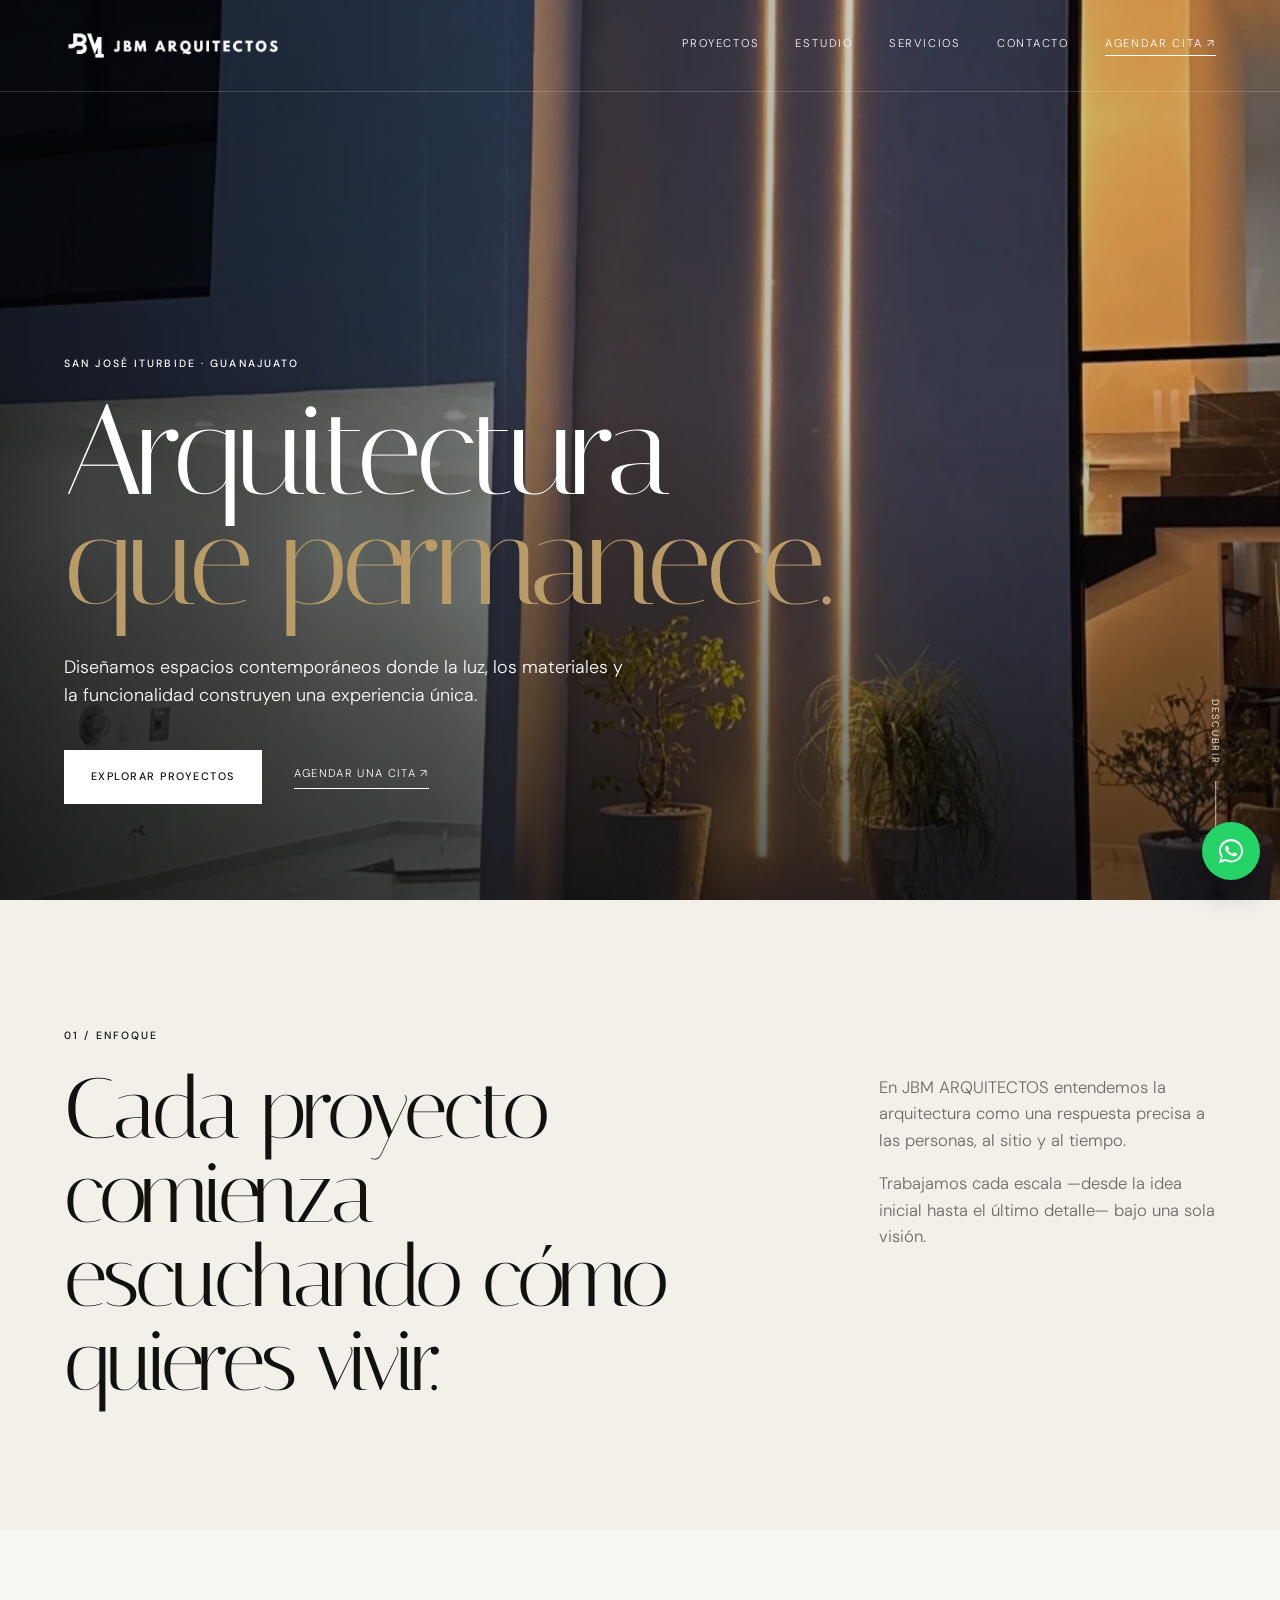
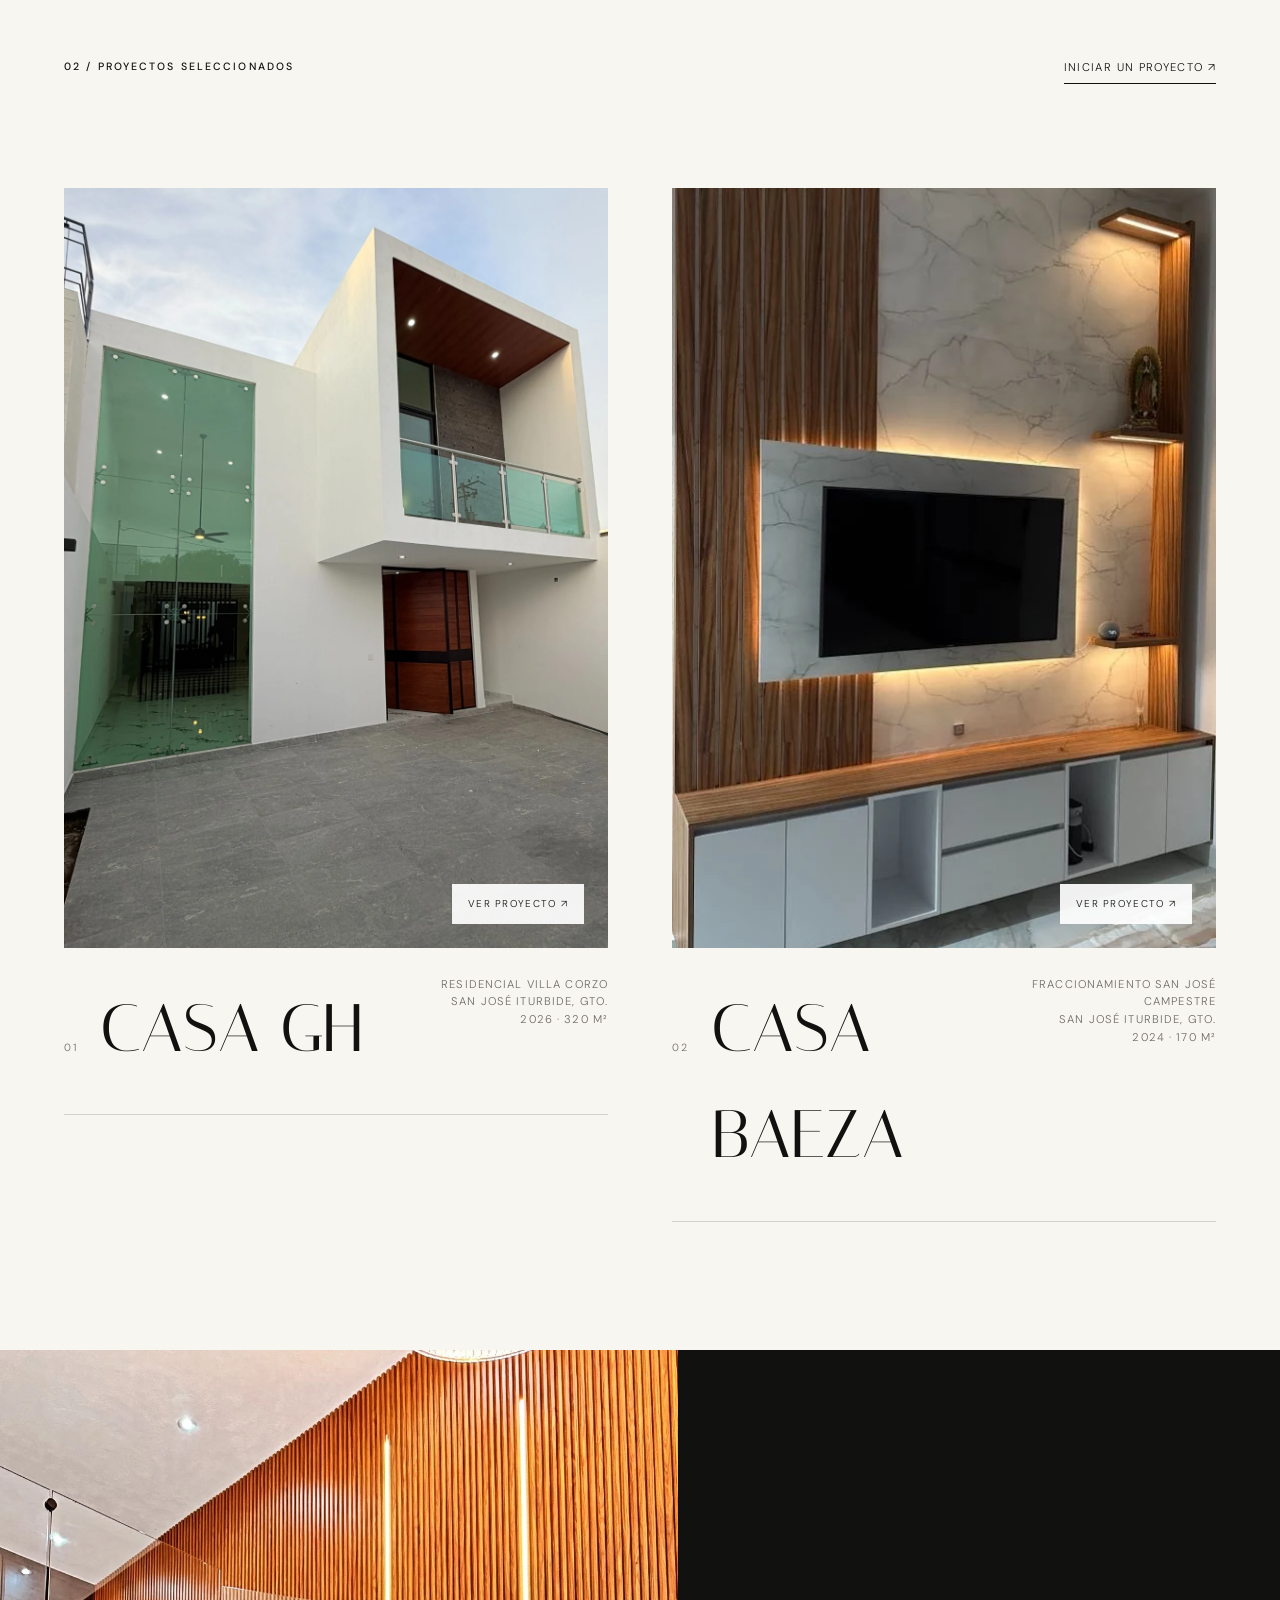
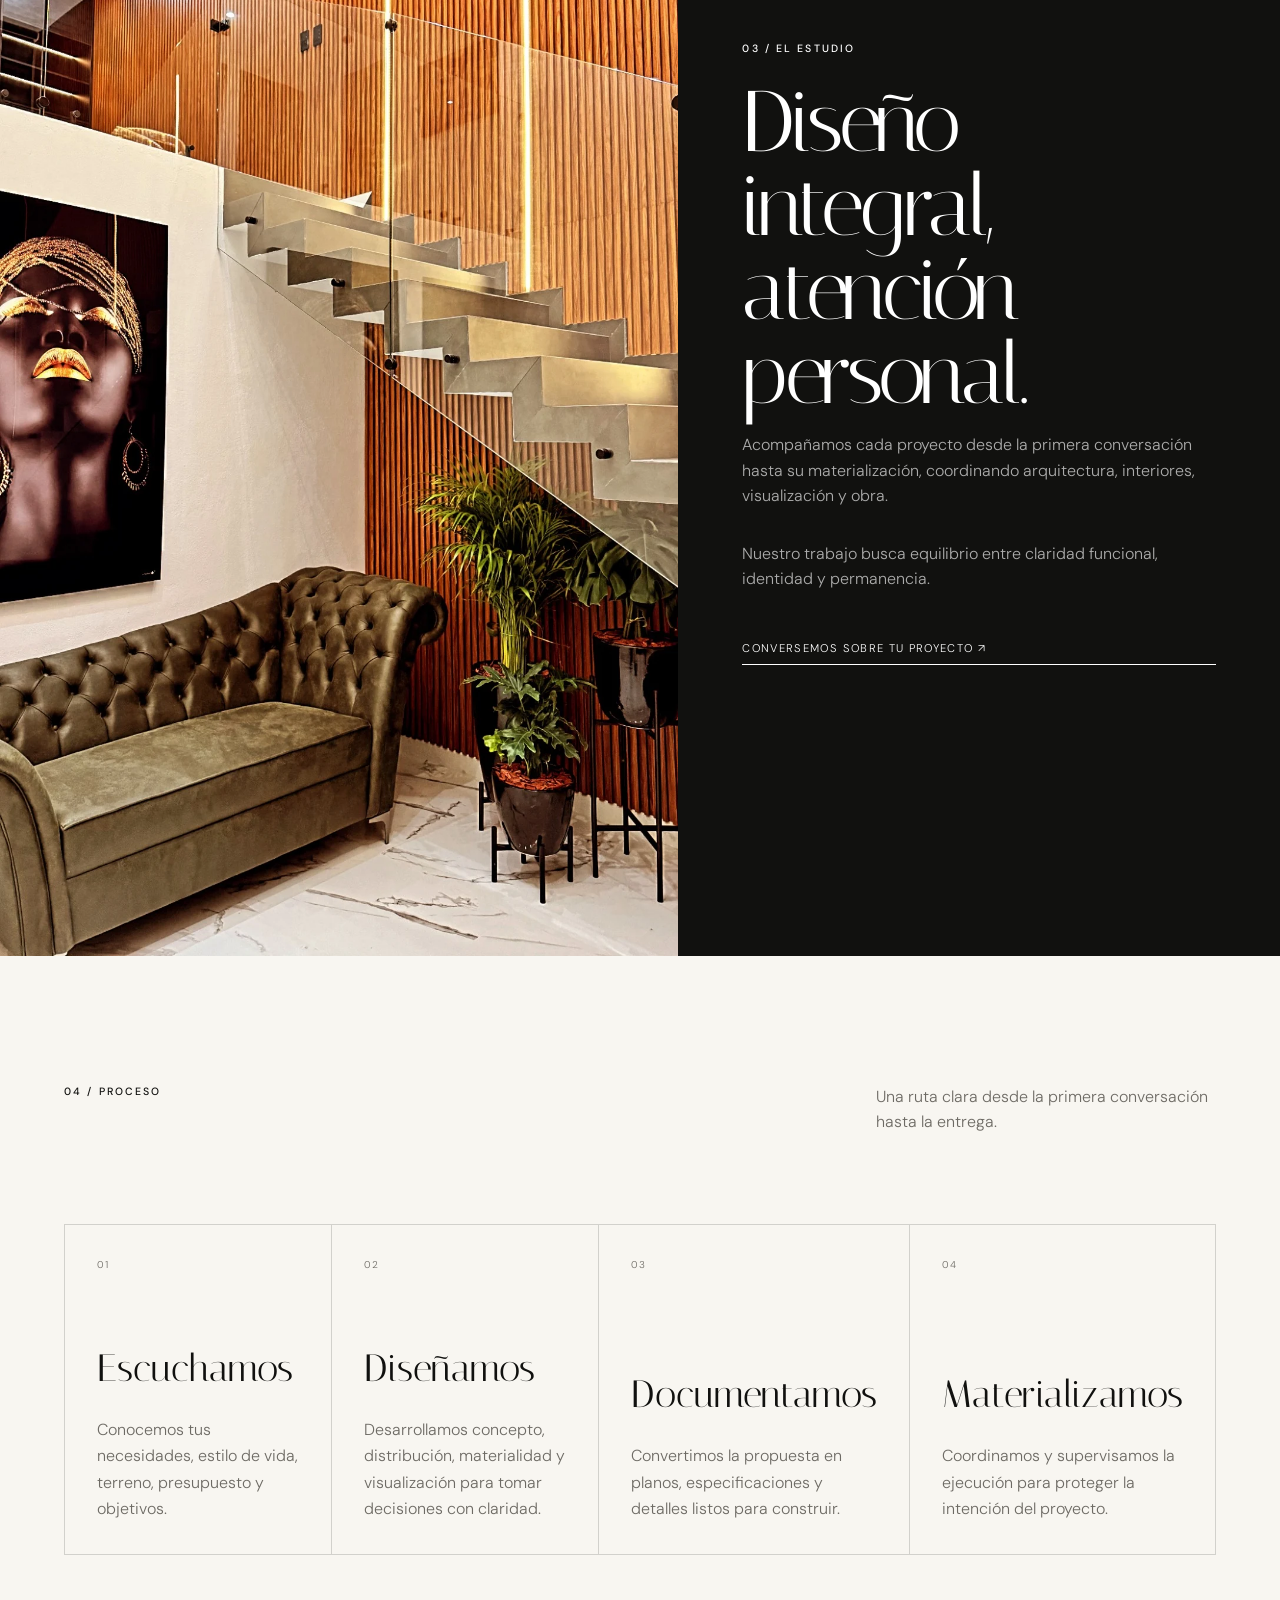
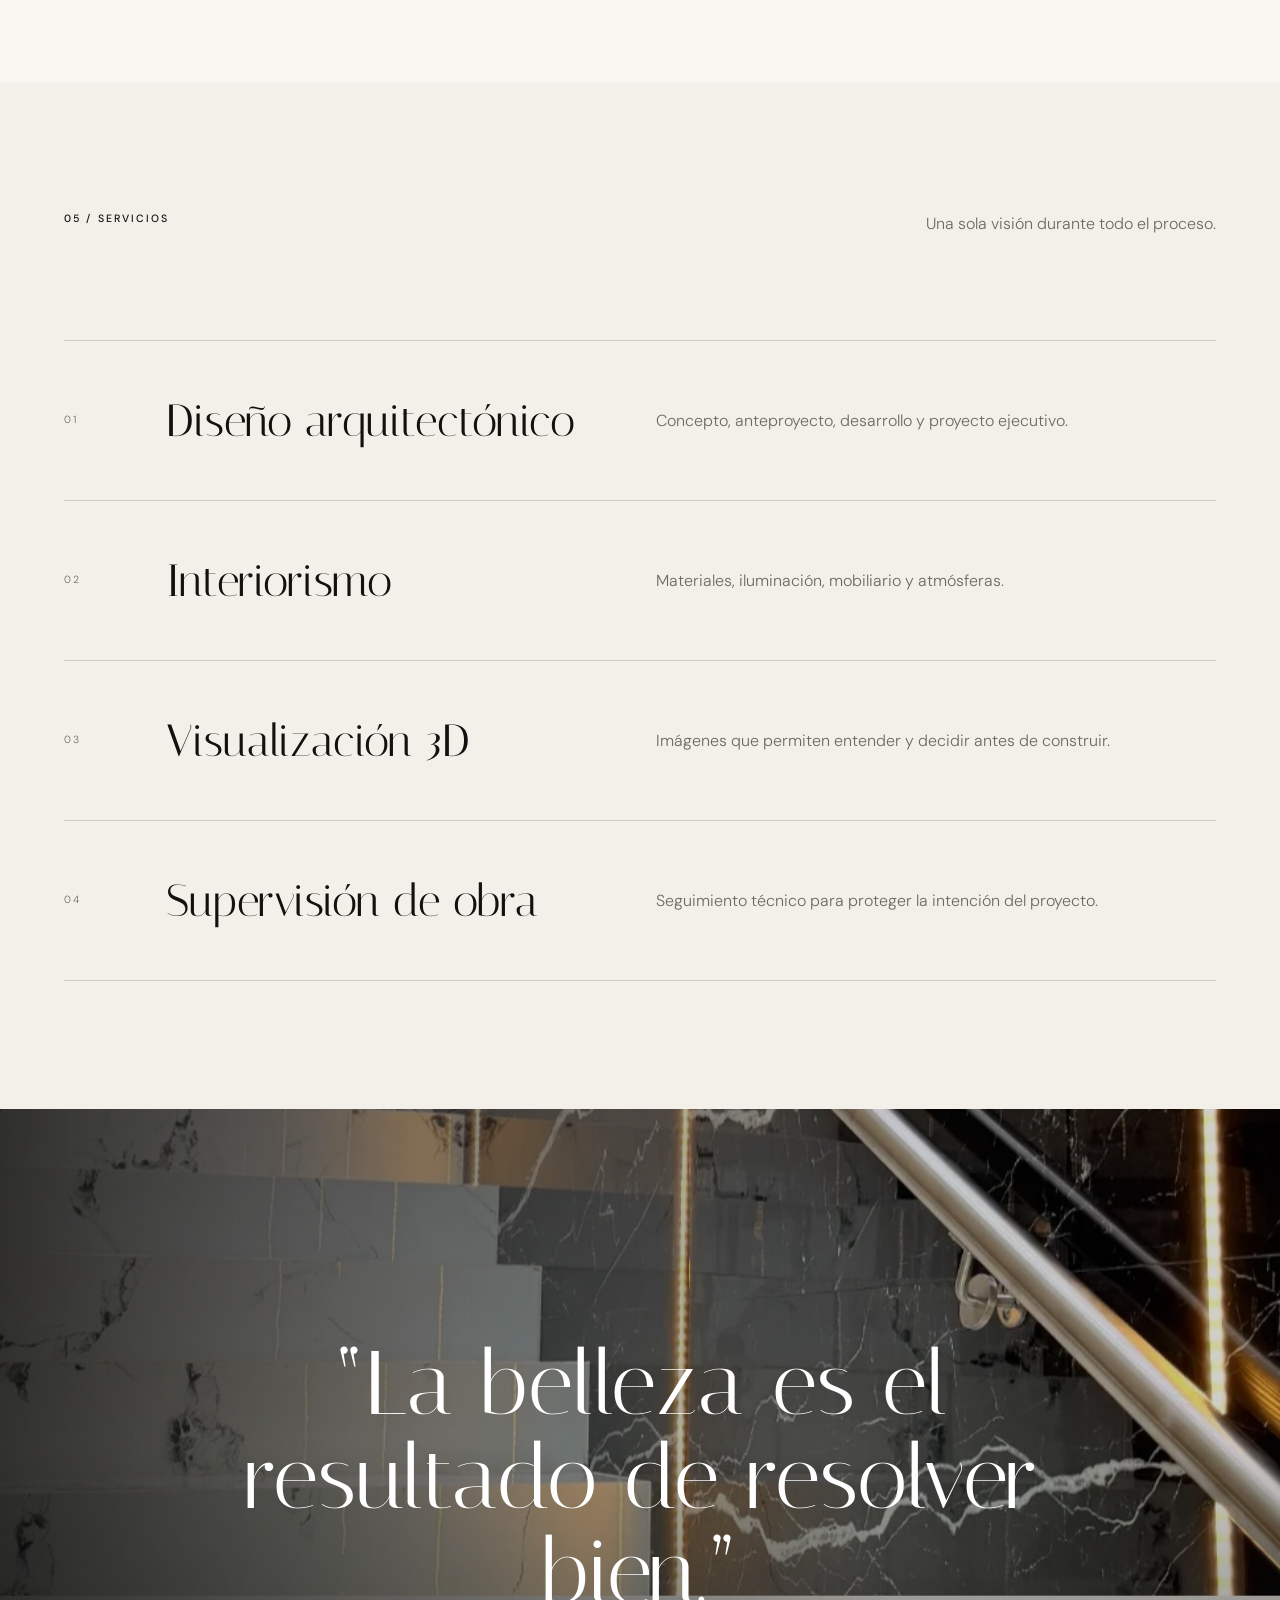
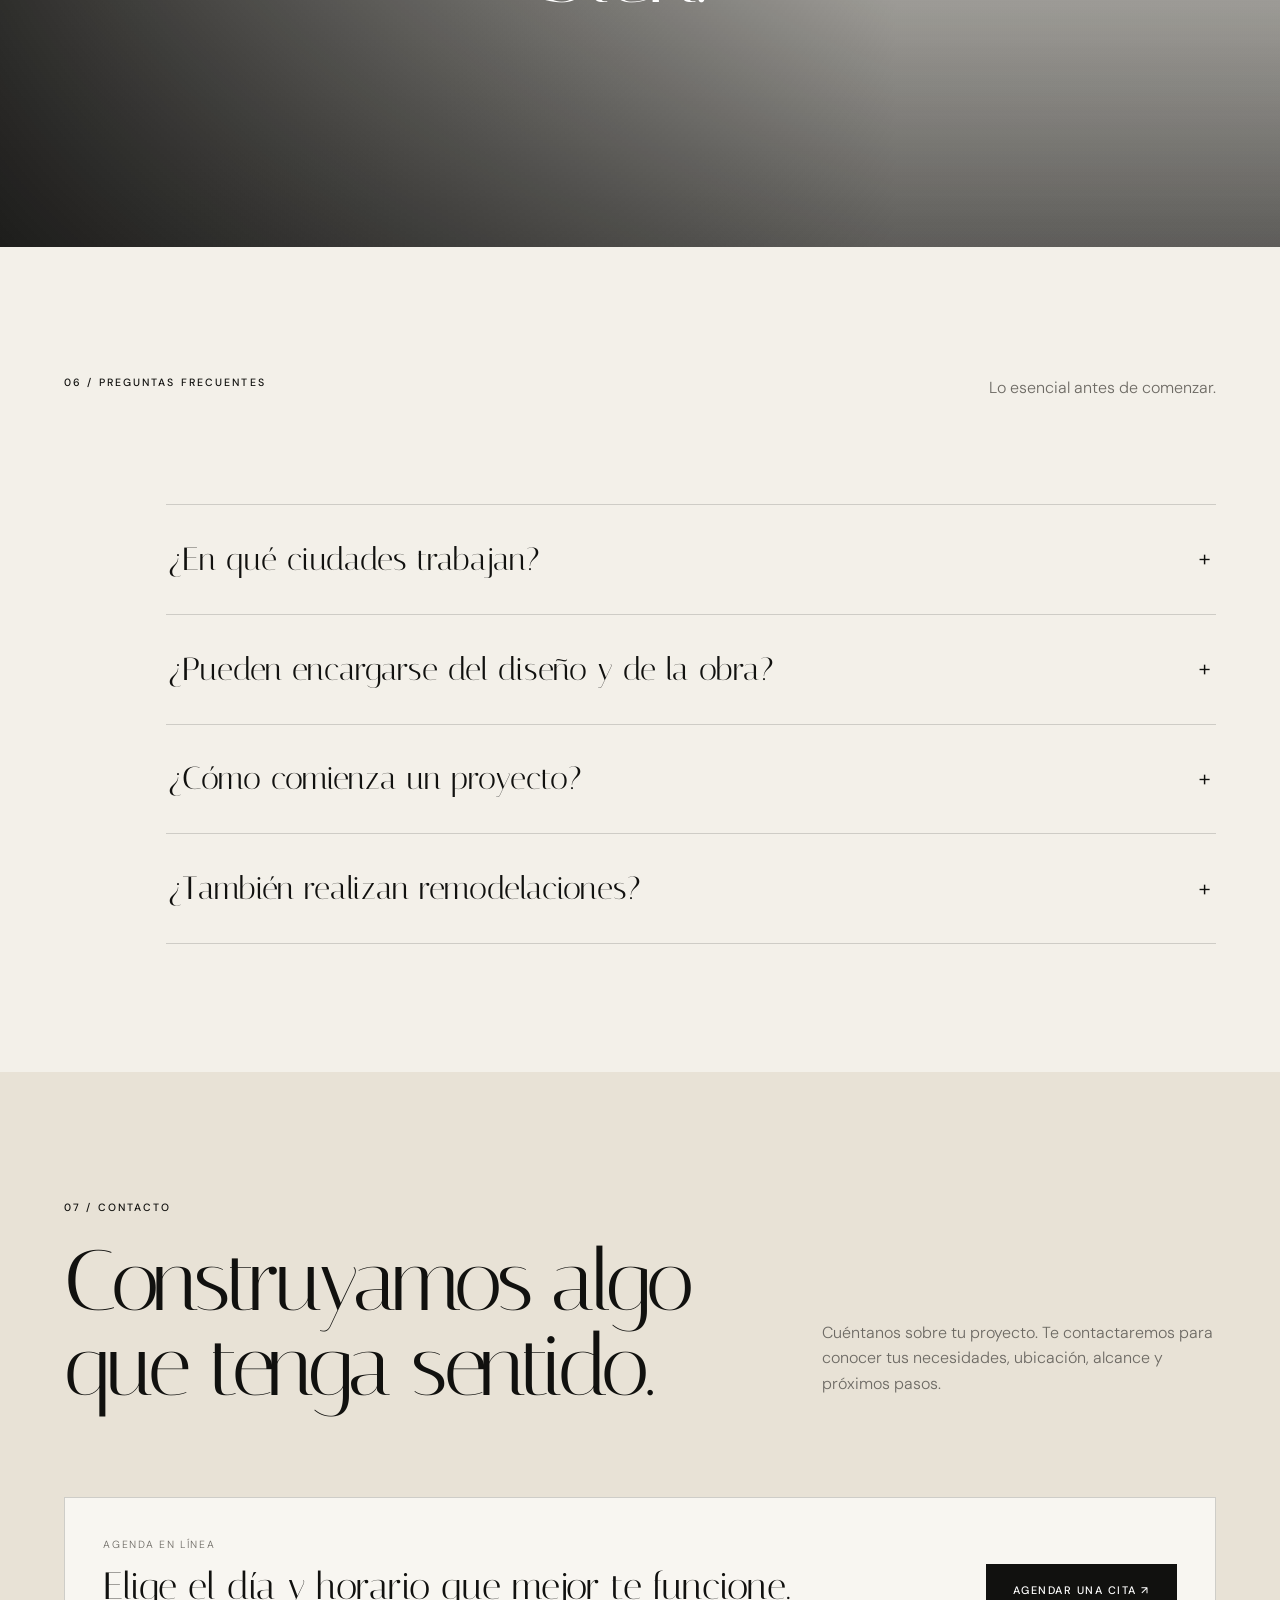
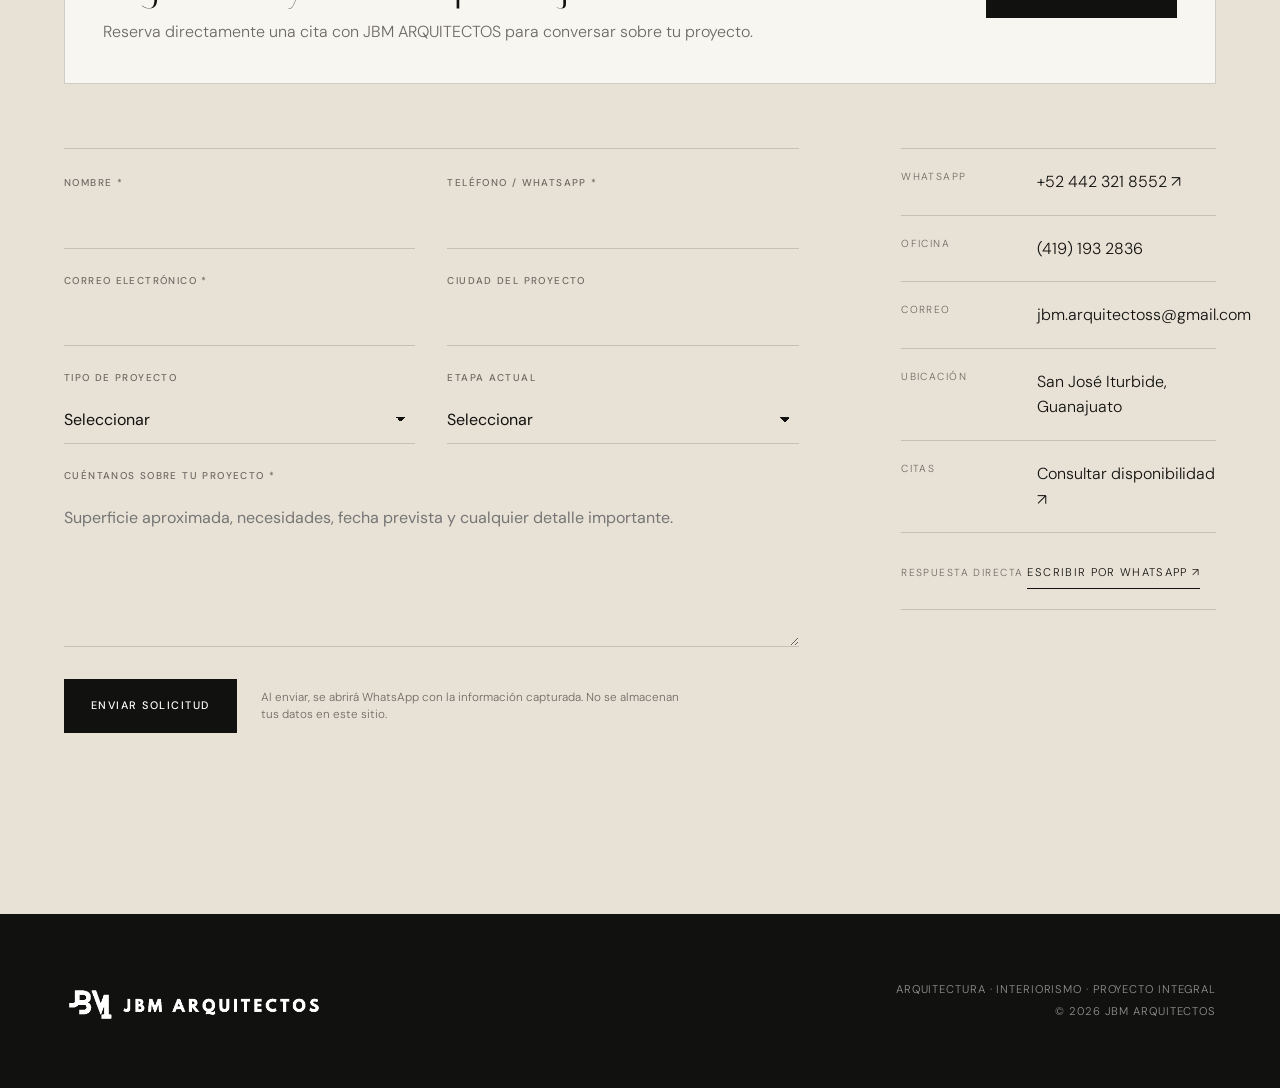
==== index.html @ cf8ffb73 "Publicar nueva versión del sitio web" ====
<!DOCTYPE html>

<html lang="es">
<head>
<meta charset="utf-8"/>
<meta content="width=device-width,initial-scale=1" name="viewport"/>
<meta content="JBM ARQUITECTOS desarrolla arquitectura residencial, interiorismo y proyectos integrales en San José Iturbide, Guanajuato y la región del Bajío." name="description"/>
<meta content="#11110f" name="theme-color"/>
<meta content="JBM ARQUITECTOS | Arquitectura que permanece" property="og:title"/>
<meta content="Espacios contemporáneos definidos por la luz, la proporción y la materialidad." property="og:description"/>
<meta content="website" property="og:type"/>
<meta content="es_MX" property="og:locale"/>
<meta content="https://jbmarquitectos.mx/" property="og:url"/>
<meta content="JBM ARQUITECTOS" property="og:site_name"/>
<meta content="https://jbmarquitectos.mx/assets/images/hero.webp" property="og:image"/>
<meta content="Portafolio de arquitectura contemporánea de JBM ARQUITECTOS" property="og:image:alt"/>
<title>JBM ARQUITECTOS | Arquitectura e interiorismo en Guanajuato</title>
<link href="https://jbmarquitectos.mx/" rel="canonical"/>
<link href="favicon.png" rel="icon"/>
<link href="https://fonts.googleapis.com" rel="preconnect"/>
<link crossorigin="" href="https://fonts.gstatic.com" rel="preconnect"/>
<link href="https://fonts.googleapis.com/css2?family=DM+Sans:wght@300;400;500&amp;family=Italiana&amp;display=swap" rel="stylesheet"/>
<link href="assets/css/site.css" rel="stylesheet"/>
<!-- Google tag (gtag.js) -->
<script async src="https://www.googletagmanager.com/gtag/js?id=G-P9FECXB3LV"></script>
<script>
  window.dataLayer = window.dataLayer || [];
  function gtag(){dataLayer.push(arguments);}
  gtag('js', new Date());
  gtag('config', 'G-P9FECXB3LV');
</script>
<script type="application/ld+json">
  {
    "@context":"https://schema.org",
    "@type":"Architect",
    "name":"JBM ARQUITECTOS",
    "url":"https://jbmarquitectos.mx/",
    "image":"https://jbmarquitectos.mx/assets/images/hero.webp",
    "telephone":"+52 442 321 8552",
    "email":"jbm.arquitectoss@gmail.com",
    "address":{
      "@type":"PostalAddress",
      "addressLocality":"San José Iturbide",
      "addressRegion":"Guanajuato",
      "addressCountry":"MX"
    },
    "sameAs":[
      "https://www.instagram.com/jbm_arquitectos/",
      "https://www.facebook.com/profile.php?id=100082987226269",
      "https://www.tiktok.com/@jbm_arquitectoss"
    ]
  }
  </script>
<meta content="index, follow, max-image-preview:large" name="robots"/></head>
<body><a class="skip-link" href="#contenido">Saltar al contenido</a>
<div aria-hidden="true" class="page-loader"><span>JBM</span></div>
<header class="header" data-header="">
<a aria-label="Inicio" class="logo" href="#inicio">
<img alt="JBM ARQUITECTOS" src="assets/images/logo-horizontal.png"/>
</a>
<button aria-controls="main-menu" aria-expanded="false" class="menu-toggle" type="button">
<span></span><span></span><span class="sr-only">Abrir menú</span>
</button>
<nav class="menu" id="main-menu">
<a href="#proyectos">Proyectos</a>
<a href="#estudio">Estudio</a>
<a href="#servicios">Servicios</a>
<a href="#contacto">Contacto</a><a class="menu-booking" href="https://calendar.app.google/h7XwWw9xizAmMNz38" rel="noopener" target="_blank">Agendar cita ↗</a>
</nav>
</header>
<main id="contenido">
<section class="hero" id="inicio">
<div class="hero-image" data-parallax=""></div>
<div class="hero-shade"></div>
<div class="hero-copy">
<p class="kicker reveal">SAN JOSÉ ITURBIDE · GUANAJUATO</p>
<h1 class="reveal">Arquitectura<br/><em>que permanece.</em></h1>
<p class="hero-lead reveal">Diseñamos espacios contemporáneos donde la luz, los materiales y la funcionalidad construyen una experiencia única.</p>
<div class="hero-actions reveal">
<a class="btn btn-light" href="#proyectos">Explorar proyectos</a>
<a class="underlink" href="https://calendar.app.google/h7XwWw9xizAmMNz38" rel="noopener" target="_blank">Agendar una cita ↗</a>
</div>
</div>
<a class="scroll-cue" href="#proyectos"><span>Descubrir</span><i></i></a>
</section>
<section class="manifesto section">
<p class="index-label reveal">01 / Enfoque</p>
<div class="manifesto-grid">
<h2 class="display reveal">Cada proyecto comienza escuchando cómo quieres vivir.</h2>
<div class="body-copy reveal">
<p>En JBM ARQUITECTOS entendemos la arquitectura como una respuesta precisa a las personas, al sitio y al tiempo.</p>
<p>Trabajamos cada escala —desde la idea inicial hasta el último detalle— bajo una sola visión.</p>
</div>
</div>
</section>
<section class="projects section" id="proyectos">
<div class="section-top reveal">
<p class="index-label">02 / Proyectos seleccionados</p>
<a class="underlink dark" href="#contacto">Iniciar un proyecto ↗</a>
</div>
<div class="portfolio-grid">
<article class="portfolio-card reveal">
<a class="project-media" href="casa-gh.html">
<img alt="CASA GH" loading="eager" src="assets/images/facade.webp"/>
<span class="view-pill">Ver proyecto ↗</span>
</a>
<div class="featured-meta">
<div><span>01</span><h2>CASA GH</h2></div>
<div class="meta-right">
<p>Residencial Villa Corzo</p>
<p>San José Iturbide, Gto.</p>
<p>2026 · 320 m²</p>
</div>
</div>
</article>
<article class="portfolio-card reveal">
<a class="project-media" href="casa-baeza.html">
<img alt="CASA BAEZA" loading="lazy" src="assets/images/casa-baeza-18-fachada-noche.webp"/>
<span class="view-pill">Ver proyecto ↗</span>
</a>
<div class="featured-meta">
<div><span>02</span><h2>CASA BAEZA</h2></div>
<div class="meta-right">
<p>Fraccionamiento San José Campestre</p>
<p>San José Iturbide, Gto.</p>
<p>2024 · 170 m²</p>
</div>
</div>
</article>
</div>
</section>
<section class="studio" id="estudio">
<div class="studio-image reveal">
<img alt="Interior de doble altura con madera" loading="lazy" src="assets/images/wood-interior.webp"/>
</div>
<div class="studio-copy section">
<p class="index-label reveal">03 / El estudio</p>
<h2 class="display reveal">Diseño integral, atención personal.</h2>
<p class="reveal">Acompañamos cada proyecto desde la primera conversación hasta su materialización, coordinando arquitectura, interiores, visualización y obra.</p>
<p class="reveal">Nuestro trabajo busca equilibrio entre claridad funcional, identidad y permanencia.</p>
<a class="underlink reveal" href="#contacto">Conversemos sobre tu proyecto ↗</a>
</div>
</section>
<section class="work-process section" id="proceso">
<div class="section-top reveal"><p class="index-label">04 / Proceso</p><p class="section-note">Una ruta clara desde la primera conversación hasta la entrega.</p></div>
<div class="process-steps">
<article class="process-step reveal"><span>01</span><h3>Escuchamos</h3><p>Conocemos tus necesidades, estilo de vida, terreno, presupuesto y objetivos.</p></article>
<article class="process-step reveal"><span>02</span><h3>Diseñamos</h3><p>Desarrollamos concepto, distribución, materialidad y visualización para tomar decisiones con claridad.</p></article>
<article class="process-step reveal"><span>03</span><h3>Documentamos</h3><p>Convertimos la propuesta en planos, especificaciones y detalles listos para construir.</p></article>
<article class="process-step reveal"><span>04</span><h3>Materializamos</h3><p>Coordinamos y supervisamos la ejecución para proteger la intención del proyecto.</p></article>
</div>
</section><section class="services section" id="servicios">
<div class="section-top reveal">
<p class="index-label">05 / Servicios</p>
<p class="section-note">Una sola visión durante todo el proceso.</p>
</div>
<div class="service-rows">
<article class="service reveal"><span>01</span><h3>Diseño arquitectónico</h3><p>Concepto, anteproyecto, desarrollo y proyecto ejecutivo.</p></article>
<article class="service reveal"><span>02</span><h3>Interiorismo</h3><p>Materiales, iluminación, mobiliario y atmósferas.</p></article>
<article class="service reveal"><span>03</span><h3>Visualización 3D</h3><p>Imágenes que permiten entender y decidir antes de construir.</p></article>
<article class="service reveal"><span>04</span><h3>Supervisión de obra</h3><p>Seguimiento técnico para proteger la intención del proyecto.</p></article>
</div>
</section>
<section class="quote-section">
<div class="quote-image" data-parallax=""></div>
<div class="quote-shade"></div>
<blockquote class="reveal">“La belleza es el resultado de resolver bien.”</blockquote>
</section>
<section class="faq section" id="preguntas">
<div class="section-top reveal"><p class="index-label">06 / Preguntas frecuentes</p><p class="section-note">Lo esencial antes de comenzar.</p></div>
<div class="faq-list">
<details class="reveal"><summary>¿En qué ciudades trabajan?</summary><p>La base del estudio está en San José Iturbide, Guanajuato. Atendemos proyectos en el Bajío y evaluamos proyectos en otras ubicaciones según su alcance.</p></details>
<details class="reveal"><summary>¿Pueden encargarse del diseño y de la obra?</summary><p>Sí. Podemos desarrollar arquitectura, interiorismo, proyecto ejecutivo, coordinación y ejecución de obra bajo una visión integral.</p></details>
<details class="reveal"><summary>¿Cómo comienza un proyecto?</summary><p>Iniciamos con una reunión para conocer necesidades, ubicación, superficie, presupuesto y tiempos. Después definimos el alcance y presentamos una propuesta de servicios.</p></details>
<details class="reveal"><summary>¿También realizan remodelaciones?</summary><p>Sí. Analizamos el inmueble existente y planteamos intervenciones que mejoren funcionamiento, imagen, iluminación y aprovechamiento del espacio.</p></details>
</div>
</section><section class="contact section" id="contacto">
<p class="index-label reveal">07 / Contacto</p>
<div class="contact-heading">
<h2 class="display reveal">Construyamos algo que tenga sentido.</h2>
<p class="reveal">Cuéntanos sobre tu proyecto. Te contactaremos para conocer tus necesidades, ubicación, alcance y próximos pasos.</p>
</div>
<div class="booking-card reveal">
<div>
<span class="booking-eyebrow">Agenda en línea</span>
<h3>Elige el día y horario que mejor te funcione.</h3>
<p>Reserva directamente una cita con JBM ARQUITECTOS para conversar sobre tu proyecto.</p>
</div>
<a class="btn btn-dark booking-button" href="https://calendar.app.google/h7XwWw9xizAmMNz38" rel="noopener" target="_blank">Agendar una cita ↗</a>
</div>
<div class="contact-layout">
<form class="contact-form reveal" id="contact-form">
<div class="form-grid">
<label>
<span>Nombre *</span>
<input autocomplete="name" name="nombre" required="" type="text"/>
</label>
<label>
<span>Teléfono / WhatsApp *</span>
<input autocomplete="tel" name="telefono" required="" type="tel"/>
</label>
<label>
<span>Correo electrónico *</span>
<input autocomplete="email" name="correo" required="" type="email"/>
</label>
<label>
<span>Ciudad del proyecto</span>
<input autocomplete="address-level2" name="ciudad" type="text"/>
</label>
<label>
<span>Tipo de proyecto</span>
<select name="tipo">
<option value="">Seleccionar</option>
<option>Casa habitación</option>
<option>Remodelación</option>
<option>Interiorismo</option>
<option>Proyecto comercial</option>
<option>Otro</option>
</select>
</label>
<label>
<span>Etapa actual</span>
<select name="etapa">
<option value="">Seleccionar</option>
<option>Buscando terreno</option>
<option>Ya cuento con terreno</option>
<option>Tengo un anteproyecto</option>
<option>Proyecto en construcción</option>
<option>Solo interiorismo</option>
</select>
</label>
<label class="form-full">
<span>Cuéntanos sobre tu proyecto *</span>
<textarea name="mensaje" placeholder="Superficie aproximada, necesidades, fecha prevista y cualquier detalle importante." required="" rows="6"></textarea>
</label>
</div>
<div class="form-actions">
<button class="btn btn-dark" type="submit">Enviar solicitud</button>
<p class="form-note">Al enviar, se abrirá WhatsApp con la información capturada. No se almacenan tus datos en este sitio.</p>
</div>
<p aria-live="polite" class="form-status" id="form-status"></p>
</form>
<aside class="contact-details reveal">
<div><span>WhatsApp</span><a href="https://wa.me/524423218552" rel="noopener" target="_blank">+52 442 321 8552 ↗</a></div>
<div><span>Oficina</span><a href="tel:+524191932836">(419) 193 2836</a></div>
<div><span>Correo</span><a href="mailto:jbm.arquitectoss@gmail.com">jbm.arquitectoss@gmail.com</a></div>
<div><span>Ubicación</span><p>San José Iturbide, Guanajuato</p></div>
<div><span>Citas</span><a href="https://calendar.app.google/h7XwWw9xizAmMNz38" rel="noopener" target="_blank">Consultar disponibilidad ↗</a></div>
<div class="contact-quick">
<span>Respuesta directa</span>
<a class="underlink dark" href="https://wa.me/524423218552?text=Hola%20JBM%20ARQUITECTOS,%20quiero%20platicar%20sobre%20mi%20proyecto." rel="noopener" target="_blank">Escribir por WhatsApp ↗</a>
</div>
</aside>
</div>
</section>
</main>
<footer>
<img alt="JBM ARQUITECTOS" src="assets/images/logo-horizontal.png"/>
<div><p>Arquitectura · Interiorismo · Proyecto integral</p><p>© <span data-year=""></span> JBM ARQUITECTOS</p></div>
</footer>
<div aria-hidden="true" aria-label="Galería" class="lightbox" role="dialog">
<button aria-label="Cerrar galería" class="lightbox-close">×</button>
<button aria-label="Imagen anterior" class="lightbox-prev">←</button>
<figure><img alt="" src=""/><figcaption></figcaption></figure>
<button aria-label="Imagen siguiente" class="lightbox-next">→</button>
</div>
<a aria-label="Escribir a JBM ARQUITECTOS por WhatsApp" class="whatsapp-float" href="https://wa.me/524423218552?text=Hola%20JBM%20ARQUITECTOS,%20quiero%20información%20para%20mi%20proyecto." rel="noopener" target="_blank">
<svg aria-hidden="true" viewbox="0 0 32 32">
<path d="M16.02 3.2c-7.06 0-12.8 5.5-12.8 12.27 0 2.42.74 4.78 2.13 6.77L3 29l7.05-2.24a13.18 13.18 0 0 0 5.96 1.42h.01c7.05 0 12.79-5.5 12.79-12.27S23.07 3.2 16.02 3.2Zm0 22.91h-.01a11.03 11.03 0 0 1-5.62-1.55l-.4-.23-4.18 1.33 1.36-3.94-.26-.4a10.05 10.05 0 0 1-1.62-5.45c0-5.63 4.81-10.21 10.73-10.21 5.91 0 10.72 4.58 10.72 10.21 0 5.64-4.81 10.24-10.72 10.24Zm5.88-7.65c-.32-.15-1.9-.9-2.2-1-.29-.1-.5-.15-.71.15-.21.3-.82 1-.99 1.2-.18.2-.37.22-.69.07-.32-.15-1.35-.48-2.57-1.52-.95-.81-1.59-1.82-1.78-2.13-.18-.3-.02-.46.14-.61.15-.13.32-.35.48-.52.16-.18.21-.3.32-.51.11-.2.05-.38-.03-.53-.08-.15-.71-1.64-.97-2.24-.25-.59-.51-.51-.71-.52h-.6c-.21 0-.55.08-.84.38-.29.3-1.1 1.03-1.1 2.51 0 1.48 1.13 2.91 1.29 3.11.16.2 2.23 3.26 5.4 4.57.75.31 1.34.5 1.8.64.76.23 1.44.2 1.99.12.61-.09 1.9-.74 2.17-1.46.27-.72.27-1.33.19-1.46-.08-.13-.29-.2-.61-.35Z"></path>
</svg>
</a>
<script src="assets/js/site.js"></script>
<div aria-label="Acciones de contacto" class="mobile-contact-bar"><a href="https://wa.me/524423218552?text=Hola%20JBM%20ARQUITECTOS,%20quiero%20platicar%20sobre%20mi%20proyecto." rel="noopener" target="_blank">WhatsApp</a><a href="https://calendar.app.google/h7XwWw9xizAmMNz38" rel="noopener" target="_blank">Agendar cita</a></div></body>
</html>
---- assets/css/site.css ----
:root{--ink:#11110f;--paper:#f3f0e9;--soft:#ded8cc;--white:#fff;--muted:#6d6a64;--line:rgba(17,17,15,.16);--accent:#b99b67;--pad:clamp(1.25rem,5vw,5.8rem);--display:"Italiana",Georgia,serif;--sans:"DM Sans",Arial,sans-serif}
*{box-sizing:border-box}html{scroll-behavior:smooth}body{margin:0;background:var(--paper);color:var(--ink);font-family:var(--sans);font-weight:300;line-height:1.6;overflow-x:hidden}body.menu-open,body.lightbox-open{overflow:hidden}a{color:inherit;text-decoration:none}img{display:block;width:100%}button{font:inherit;color:inherit}.sr-only{position:absolute;width:1px;height:1px;padding:0;margin:-1px;overflow:hidden;clip:rect(0,0,0,0);white-space:nowrap;border:0}
.page-loader{position:fixed;inset:0;z-index:999;background:var(--ink);color:var(--white);display:grid;place-items:center;transition:opacity .7s ease,visibility .7s ease}.page-loader span{font-family:var(--display);font-size:clamp(3rem,9vw,8rem);letter-spacing:.08em}.loaded .page-loader{opacity:0;visibility:hidden}
.header{position:fixed;z-index:100;inset:0 0 auto;height:92px;padding:0 var(--pad);display:flex;align-items:center;justify-content:space-between;color:var(--white);border-bottom:1px solid rgba(255,255,255,.18);transition:.35s ease}.header.scrolled{height:72px;color:var(--ink);background:rgba(243,240,233,.92);backdrop-filter:blur(18px);border-color:var(--line)}.logo{width:clamp(175px,17vw,260px);position:relative;z-index:102}.logo img{filter:invert(1);max-height:45px;object-fit:contain;object-position:left center;transition:.35s}.header.scrolled .logo img{filter:none}.menu{display:flex;gap:clamp(1.2rem,2.8vw,3rem)}.menu a{font-size:.7rem;letter-spacing:.16em;text-transform:uppercase;position:relative}.menu a:after{content:"";position:absolute;left:0;right:100%;bottom:-.45rem;height:1px;background:currentColor;transition:right .3s}.menu a:hover:after{right:0}.menu-toggle{display:none;background:none;border:0;width:42px;height:42px;position:relative;z-index:102}.menu-toggle span:not(.sr-only){position:absolute;left:8px;right:8px;height:1px;background:currentColor;transition:.3s}.menu-toggle span:first-child{top:17px}.menu-toggle span:nth-child(2){top:25px}.menu-open .menu-toggle span:first-child{top:21px;transform:rotate(45deg)}.menu-open .menu-toggle span:nth-child(2){top:21px;transform:rotate(-45deg)}
.hero,.project-hero{position:relative;min-height:100svh;color:var(--white);overflow:hidden}.hero{display:flex;align-items:flex-end;padding:11rem var(--pad) 6rem}.hero-image,.quote-image{position:absolute;inset:-5%;background:url("../images/hero.webp") center 52%/cover no-repeat;will-change:transform}.hero-shade,.quote-shade{position:absolute;inset:0;background:linear-gradient(90deg,rgba(5,5,4,.78),rgba(5,5,4,.19) 70%),linear-gradient(0deg,rgba(5,5,4,.54),transparent 55%)}.hero-copy{position:relative;z-index:2;max-width:980px}.kicker,.index-label{margin:0 0 1.4rem;font-size:.66rem;font-weight:500;letter-spacing:.2em;text-transform:uppercase}.hero h1,.project-title h1{font-family:var(--display);font-weight:400;letter-spacing:-.045em;line-height:.86;margin:0}.hero h1{font-size:clamp(4.2rem,10vw,9.8rem)}.hero h1 em{display:block;color:var(--accent);font-style:normal}.hero-lead{max-width:560px;font-size:clamp(1rem,1.4vw,1.2rem);margin:2.3rem 0 0}.hero-actions{display:flex;align-items:center;gap:2rem;margin-top:2.5rem}.btn{min-height:54px;padding:.85rem 1.6rem;border:1px solid transparent;display:inline-flex;align-items:center;justify-content:center;font-size:.68rem;font-weight:500;letter-spacing:.14em;text-transform:uppercase;transition:.25s}.btn:hover{transform:translateY(-2px)}.btn-light{background:var(--white);color:var(--ink)}.btn-dark{background:var(--ink);color:var(--white)}.underlink{display:inline-block;padding-bottom:.35rem;border-bottom:1px solid currentColor;font-size:.7rem;letter-spacing:.12em;text-transform:uppercase}.underlink.dark{color:var(--ink)}.scroll-cue{position:absolute;z-index:3;right:var(--pad);bottom:3rem;display:flex;align-items:center;gap:1rem;transform:rotate(90deg);transform-origin:right center;font-size:.6rem;letter-spacing:.18em;text-transform:uppercase}.scroll-cue i{width:64px;height:1px;background:rgba(255,255,255,.7)}
.section{padding:clamp(6rem,10vw,11rem) var(--pad)}.manifesto-grid,.project-intro-grid,.materials-grid,.contact-grid{display:grid;grid-template-columns:minmax(0,1.35fr) minmax(300px,.65fr);gap:clamp(3rem,9vw,10rem);align-items:start}.display{margin:0;font-family:var(--display);font-size:clamp(3.1rem,6.7vw,7rem);font-weight:400;line-height:.98;letter-spacing:-.045em}.body-copy{max-width:560px;color:var(--muted);font-size:1.04rem}.body-copy p:first-child{margin-top:.4rem}.section-top{display:flex;justify-content:space-between;align-items:flex-start;gap:2rem;margin-bottom:clamp(3rem,7vw,6rem)}.section-note{margin:0;max-width:340px;color:var(--muted)}
.projects{background:#f8f6f1}.project-media{display:block;position:relative;height:min(67vw,880px);overflow:hidden}.project-media img,.editorial-item img,.studio-image img,.full-bleed img,.project-gallery img{height:100%;object-fit:cover;transition:transform 1.1s cubic-bezier(.2,.7,.2,1)}.project-media:hover img,.editorial-item button:hover img,.project-gallery button:hover img{transform:scale(1.025)}.view-pill{position:absolute;right:1.5rem;bottom:1.5rem;background:rgba(255,255,255,.92);padding:.75rem 1rem;font-size:.62rem;letter-spacing:.13em;text-transform:uppercase}.featured-meta{display:flex;justify-content:space-between;gap:2rem;padding:1.7rem 0 5rem;border-bottom:1px solid var(--line)}.featured-meta>div:first-child{display:flex;align-items:baseline;gap:1.4rem}.featured-meta span{font-size:.65rem;letter-spacing:.18em;color:var(--muted)}.featured-meta h2{margin:0;font-family:var(--display);font-size:clamp(2.7rem,5.2vw,5rem);font-weight:400}.meta-right{text-align:right}.meta-right p{margin:0;font-size:.7rem;letter-spacing:.1em;text-transform:uppercase;color:var(--muted)}.editorial-grid{display:grid;grid-template-columns:1.2fr .8fr;gap:clamp(2rem,7vw,8rem);align-items:start;margin-top:clamp(5rem,9vw,9rem)}.editorial-item{margin:0}.editorial-item button,.full-bleed button,.project-gallery button{display:block;width:100%;height:100%;padding:0;border:0;background:none;cursor:zoom-in}.editorial-item.large{height:min(66vw,780px)}.editorial-item.narrow{height:min(65vw,690px)}.editorial-item.offset{margin-top:8rem}.editorial-item figcaption,.project-gallery figcaption{margin-top:1rem;font-size:.65rem;letter-spacing:.12em;text-transform:uppercase;color:var(--muted)}
.studio{display:grid;grid-template-columns:1.06fr .94fr;background:var(--ink);color:var(--white)}.studio-image{min-height:850px}.studio-image img{height:100%;object-fit:cover}.studio-copy{display:flex;flex-direction:column;justify-content:center}.studio-copy>p:not(.index-label){max-width:580px;color:rgba(255,255,255,.65)}.studio-copy .underlink{margin-top:2rem}
.services{background:var(--paper)}.service-rows{border-top:1px solid var(--line)}.service{display:grid;grid-template-columns:70px minmax(250px,.9fr) minmax(280px,1.1fr);gap:2rem;align-items:center;min-height:160px;border-bottom:1px solid var(--line);transition:.3s}.service:hover{padding-left:1rem;background:rgba(185,155,103,.08)}.service>span{font-size:.65rem;letter-spacing:.16em;color:var(--muted)}.service h3{margin:0;font-family:var(--display);font-size:clamp(2rem,3.5vw,3.5rem);font-weight:400}.service p{margin:0;color:var(--muted)}
.quote-section{position:relative;min-height:82svh;display:grid;place-items:center;color:var(--white);overflow:hidden}.quote-image{background-image:url("../images/stairs-detail.webp")}.quote-section blockquote{position:relative;z-index:2;margin:0;padding:var(--pad);max-width:1100px;text-align:center;font-family:var(--display);font-size:clamp(3rem,7vw,7rem);line-height:1.05}
.contact{background:#e8e2d6}.contact-grid{align-items:end}.contact-grid .btn{margin-top:2.4rem}.contact-details{border-top:1px solid var(--line)}.contact-details div{display:grid;grid-template-columns:120px 1fr;gap:1rem;padding:1.25rem 0;border-bottom:1px solid var(--line)}.contact-details span{font-size:.64rem;letter-spacing:.14em;text-transform:uppercase;color:var(--muted)}.contact-details p,.contact-details a{margin:0}
footer{padding:4rem var(--pad);display:flex;justify-content:space-between;align-items:flex-end;gap:2rem;background:var(--ink);color:var(--white)}footer img{width:min(260px,55vw);filter:invert(1)}footer p{margin:.2rem 0;text-align:right;color:rgba(255,255,255,.55);font-size:.7rem;letter-spacing:.08em;text-transform:uppercase}.whatsapp-float{position:fixed;z-index:90;right:1.2rem;bottom:1.2rem;width:48px;height:48px;border-radius:50%;display:grid;place-items:center;background:var(--ink);color:var(--white);font-size:.62rem;letter-spacing:.1em}
.reveal{opacity:0;transform:translateY(36px);transition:opacity .85s ease,transform .85s cubic-bezier(.2,.7,.2,1)}.reveal.visible{opacity:1;transform:none}
.project-hero{display:flex;align-items:flex-end}.project-hero>img{position:absolute;inset:0;height:100%;object-fit:cover}.project-title{position:relative;z-index:2;width:100%;padding:10rem var(--pad) 5rem}.project-title h1{font-size:clamp(5rem,16vw,15rem)}.project-quick{display:flex;flex-wrap:wrap;gap:1rem 2.5rem;margin-top:2.4rem;font-size:.66rem;letter-spacing:.15em;text-transform:uppercase}.full-bleed{height:min(72vw,920px)}.full-bleed img{height:100%;object-fit:cover}.facts{display:grid;grid-template-columns:repeat(5,1fr);padding-top:0;padding-bottom:0;background:var(--line);gap:1px}.facts div{min-height:190px;background:var(--paper);padding:2rem}.facts span{display:block;margin-bottom:1.2rem;font-size:.62rem;letter-spacing:.14em;text-transform:uppercase;color:var(--muted)}.facts strong{font-family:var(--display);font-size:1.45rem;font-weight:400;line-height:1.25}.project-gallery{display:flex;flex-direction:column;gap:clamp(3rem,8vw,9rem)}.project-gallery figure{margin:0}.gallery-wide{height:min(68vw,850px)}.gallery-pair{display:grid;grid-template-columns:1fr 1fr;gap:clamp(2rem,7vw,8rem);align-items:start}.gallery-pair figure{height:min(69vw,760px)}.gallery-pair .offset{margin-top:8rem}.materials{background:var(--ink);color:var(--white)}.material-list{border-top:1px solid rgba(255,255,255,.2)}.material-list div{display:grid;grid-template-columns:60px 1fr;align-items:center;min-height:105px;border-bottom:1px solid rgba(255,255,255,.2)}.material-list span{font-size:.62rem;letter-spacing:.14em;color:var(--accent)}.material-list p{margin:0;font-family:var(--display);font-size:clamp(1.8rem,3.3vw,3.2rem)}.project-contact{min-height:70svh;display:flex;flex-direction:column;justify-content:center;align-items:flex-start}.project-contact .btn{margin-top:2.5rem}
.lightbox{position:fixed;inset:0;z-index:500;background:rgba(10,10,9,.97);display:grid;grid-template-columns:70px 1fr 70px;align-items:center;opacity:0;visibility:hidden;transition:.3s}.lightbox.open{opacity:1;visibility:visible}.lightbox figure{margin:0;height:88vh;display:flex;flex-direction:column;align-items:center;justify-content:center}.lightbox img{max-width:100%;max-height:82vh;width:auto;height:auto;object-fit:contain}.lightbox figcaption{margin-top:1rem;color:rgba(255,255,255,.6);font-size:.68rem;letter-spacing:.12em;text-transform:uppercase}.lightbox button{border:0;background:none;color:var(--white);cursor:pointer;font-size:1.6rem}.lightbox-close{position:absolute;right:1.5rem;top:1rem;font-size:2.3rem!important}
@media(max-width:900px){.menu-toggle{display:block}.menu{position:fixed;inset:0;background:var(--ink);color:var(--white);display:flex;flex-direction:column;align-items:center;justify-content:center;gap:2rem;opacity:0;visibility:hidden;transition:.3s}.menu-open .menu{opacity:1;visibility:visible}.menu a{font-family:var(--display);font-size:2.2rem;letter-spacing:0;text-transform:none}.manifesto-grid,.project-intro-grid,.materials-grid,.contact-grid{grid-template-columns:1fr}.studio{grid-template-columns:1fr}.studio-image{min-height:68svh}.service{grid-template-columns:55px 1fr}.service p{grid-column:2}.facts{grid-template-columns:1fr 1fr}.facts div:last-child{grid-column:1/-1}.header.menu-open .logo img,.menu-open .logo img{filter:invert(1)}}
@media(max-width:640px){.hero{padding-bottom:4rem}.hero-actions{align-items:flex-start;flex-direction:column;gap:1.4rem}.scroll-cue{display:none}.section-top{flex-direction:column}.featured-meta{flex-direction:column}.meta-right{text-align:left}.editorial-grid,.gallery-pair{grid-template-columns:1fr}.editorial-item.offset,.gallery-pair .offset{margin-top:0}.editorial-item.large,.editorial-item.narrow,.gallery-wide,.gallery-pair figure{height:118vw;max-height:680px}.service{grid-template-columns:42px 1fr;gap:1rem}.facts{grid-template-columns:1fr}.facts div:last-child{grid-column:auto}.project-title h1{font-size:clamp(4.8rem,25vw,8rem)}footer{align-items:flex-start;flex-direction:column}footer p{text-align:left}.lightbox{grid-template-columns:45px 1fr 45px}.lightbox figure{height:82vh}}
@media(prefers-reduced-motion:reduce){html{scroll-behavior:auto}.reveal{opacity:1;transform:none;transition:none}.hero-image,.quote-image{transform:none!important}.page-loader{display:none}}


/* Contact form and WhatsApp restoration */
.contact-heading{display:grid;grid-template-columns:minmax(0,1.25fr) minmax(280px,.75fr);gap:clamp(2rem,8vw,8rem);align-items:end;margin-bottom:clamp(3rem,7vw,6rem)}
.contact-heading>p{max-width:520px;margin:0 0 .7rem;color:var(--muted)}
.contact-layout{display:grid;grid-template-columns:minmax(0,1.4fr) minmax(300px,.6fr);gap:clamp(3rem,8vw,8rem);align-items:start}
.contact-form{border-top:1px solid var(--line);padding-top:1.6rem}
.form-grid{display:grid;grid-template-columns:1fr 1fr;gap:1.5rem 2rem}
.contact-form label{display:flex;flex-direction:column;gap:.65rem}
.contact-form label>span{font-size:.62rem;font-weight:500;letter-spacing:.14em;text-transform:uppercase;color:var(--muted)}
.contact-form input,.contact-form select,.contact-form textarea{width:100%;border:0;border-bottom:1px solid var(--line);border-radius:0;padding:.8rem 0;background:transparent;color:var(--ink);font-family:var(--sans);font-size:1rem;outline:none;transition:border-color .25s}
.contact-form textarea{resize:vertical;min-height:145px}
.contact-form input:focus,.contact-form select:focus,.contact-form textarea:focus{border-color:var(--ink)}
.contact-form select{appearance:none;background-image:linear-gradient(45deg,transparent 50%,var(--ink) 50%),linear-gradient(135deg,var(--ink) 50%,transparent 50%);background-position:calc(100% - 14px) 50%,calc(100% - 9px) 50%;background-size:5px 5px,5px 5px;background-repeat:no-repeat}
.form-full{grid-column:1/-1}
.form-actions{display:flex;align-items:center;gap:1.5rem;margin-top:2rem}
.form-note{max-width:430px;margin:0;color:var(--muted);font-size:.73rem;line-height:1.5}
.form-status{min-height:1.5rem;margin-top:1rem;font-size:.82rem}
.contact-quick{display:block!important}
.contact-quick .underlink{margin-top:.7rem}
.whatsapp-float{position:fixed;z-index:120;right:1.25rem;bottom:1.25rem;width:58px;height:58px;border-radius:50%;display:grid;place-items:center;background:#25d366;color:#fff;box-shadow:0 12px 30px rgba(0,0,0,.24);transition:transform .25s ease,box-shadow .25s ease}
.whatsapp-float:hover{transform:translateY(-4px) scale(1.04);box-shadow:0 17px 38px rgba(0,0,0,.3)}
.whatsapp-float svg{width:30px;height:30px;fill:currentColor}
.whatsapp-float:after{content:"WhatsApp";position:absolute;right:70px;padding:.55rem .75rem;background:var(--ink);color:#fff;font-size:.62rem;letter-spacing:.1em;text-transform:uppercase;white-space:nowrap;opacity:0;transform:translateX(8px);pointer-events:none;transition:.25s}
.whatsapp-float:hover:after{opacity:1;transform:none}
@media(max-width:900px){.contact-heading,.contact-layout{grid-template-columns:1fr}}
@media(max-width:640px){.form-grid{grid-template-columns:1fr}.form-full{grid-column:auto}.form-actions{align-items:flex-start;flex-direction:column}.whatsapp-float{width:54px;height:54px}.whatsapp-float:after{display:none}}


/* Portfolio expansion — CASA GH + CASA BAEZA */
.portfolio-grid{display:grid;grid-template-columns:1fr 1fr;gap:clamp(3rem,5vw,6rem)}
.portfolio-card .project-media{height:min(62vw,760px)}
.portfolio-card .featured-meta{padding-bottom:2rem}
.process-section{background:#f8f6f1}
.process-grid{display:grid;grid-template-columns:repeat(3,1fr);gap:clamp(1.5rem,3vw,3rem)}
.process-grid figure{margin:0}
.process-grid img{height:min(42vw,520px);object-fit:cover}
.process-grid figcaption{margin-top:1rem;font-size:.65rem;letter-spacing:.12em;text-transform:uppercase;color:var(--muted)}
@media(max-width:900px){
  .portfolio-grid{grid-template-columns:1fr}
  .portfolio-card .project-media{height:min(105vw,760px)}
  .process-grid{grid-template-columns:1fr}
  .process-grid img{height:min(120vw,680px)}
}


/* Agenda en línea */
.menu-booking{border-bottom:1px solid currentColor;padding-bottom:.15rem}
.booking-card{display:grid;grid-template-columns:minmax(0,1fr) auto;align-items:center;gap:3rem;margin:2.5rem 0 4rem;padding:clamp(1.5rem,3vw,3rem);border:1px solid rgba(17,17,15,.18);background:#f8f6f1}
.booking-eyebrow{display:block;margin-bottom:.8rem;font-size:.65rem;letter-spacing:.16em;text-transform:uppercase;color:var(--muted)}
.booking-card h3{margin:0 0 .8rem;font-family:"Italiana",serif;font-size:clamp(1.8rem,3vw,3.1rem);font-weight:400;line-height:1.05}
.booking-card p{max-width:45rem;margin:0;color:var(--muted)}
.booking-button{white-space:nowrap}
.project-actions{display:flex;align-items:center;gap:1.5rem;flex-wrap:wrap}
@media(max-width:760px){
  .booking-card{grid-template-columns:1fr;gap:1.5rem}
  .booking-button{width:100%;text-align:center}
  .menu-booking{border:0;padding-bottom:0}
}


/* FINAL RELEASE */
.skip-link{position:fixed;left:1rem;top:-5rem;z-index:1000;background:#fff;color:#11110f;padding:.8rem 1rem;transition:top .2s}.skip-link:focus{top:1rem}
a:focus-visible,button:focus-visible,input:focus-visible,select:focus-visible,textarea:focus-visible,summary:focus-visible{outline:2px solid currentColor;outline-offset:4px}
.gallery-heading{margin:.45rem 0 0;font-family:var(--display);font-size:clamp(2.6rem,5vw,5.5rem);font-weight:400}
.lightbox-trigger{display:block;width:100%;height:100%;padding:0;border:0;background:transparent;cursor:zoom-in;overflow:hidden}
.lightbox-trigger img{transition:transform .7s cubic-bezier(.2,.7,.2,1)}
.lightbox-trigger:hover img{transform:scale(1.018)}
.work-process{background:#f8f6f1}.process-steps{display:grid;grid-template-columns:repeat(4,1fr);border-top:1px solid var(--line);border-left:1px solid var(--line)}
.process-step{min-height:330px;padding:2rem;border-right:1px solid var(--line);border-bottom:1px solid var(--line);display:flex;flex-direction:column}
.process-step>span{font-size:.62rem;letter-spacing:.14em;color:var(--muted)}.process-step h3{margin:auto 0 1.1rem;font-family:var(--display);font-size:clamp(2rem,3vw,3rem);font-weight:400}.process-step p{margin:0;color:var(--muted);line-height:1.65}
.faq-list{max-width:1050px;margin-left:auto;border-top:1px solid var(--line)}.faq details{border-bottom:1px solid var(--line)}.faq summary{position:relative;cursor:pointer;list-style:none;padding:1.8rem 3rem 1.8rem 0;font-family:var(--display);font-size:clamp(1.5rem,2.5vw,2.4rem)}.faq summary::-webkit-details-marker{display:none}.faq summary:after{content:'+';position:absolute;right:.4rem;top:50%;transform:translateY(-50%);font-family:var(--sans);font-size:1.4rem}.faq details[open] summary:after{content:'−'}.faq details p{max-width:760px;margin:0;padding:0 0 2rem;color:var(--muted);line-height:1.7}
.next-project{background:#f8f6f1}.next-project>a{display:grid;grid-template-columns:1fr auto auto;align-items:center;gap:2rem;margin-top:1.4rem;padding:2.2rem 0;border-top:1px solid var(--line);border-bottom:1px solid var(--line)}.next-project a>span{font-family:var(--display);font-size:clamp(2.8rem,7vw,7rem)}.next-project a>em{font-style:normal;color:var(--muted);font-size:.72rem;letter-spacing:.1em;text-transform:uppercase}.next-project a>b{font-size:2rem;font-weight:400}
.mobile-contact-bar{display:none}
.project-media img{transition:transform .8s cubic-bezier(.2,.7,.2,1),filter .5s}.project-media:hover img{transform:scale(1.025);filter:brightness(.88)}
@media(max-width:1000px){.process-steps{grid-template-columns:1fr 1fr}.process-step{min-height:270px}}
@media(max-width:640px){body{padding-bottom:62px}.process-steps{grid-template-columns:1fr}.process-step{min-height:230px}.next-project>a{grid-template-columns:1fr auto;gap:1rem}.next-project a>em{grid-column:1/-1;grid-row:2}.mobile-contact-bar{position:fixed;z-index:110;left:0;right:0;bottom:0;height:62px;display:grid;grid-template-columns:1fr 1fr;background:#11110f;color:#fff;border-top:1px solid rgba(255,255,255,.2)}.mobile-contact-bar a{display:grid;place-items:center;font-size:.68rem;letter-spacing:.12em;text-transform:uppercase}.mobile-contact-bar a+a{background:#e8e2d6;color:#11110f}.whatsapp-float{bottom:76px}.gallery-heading{font-size:2.8rem}}
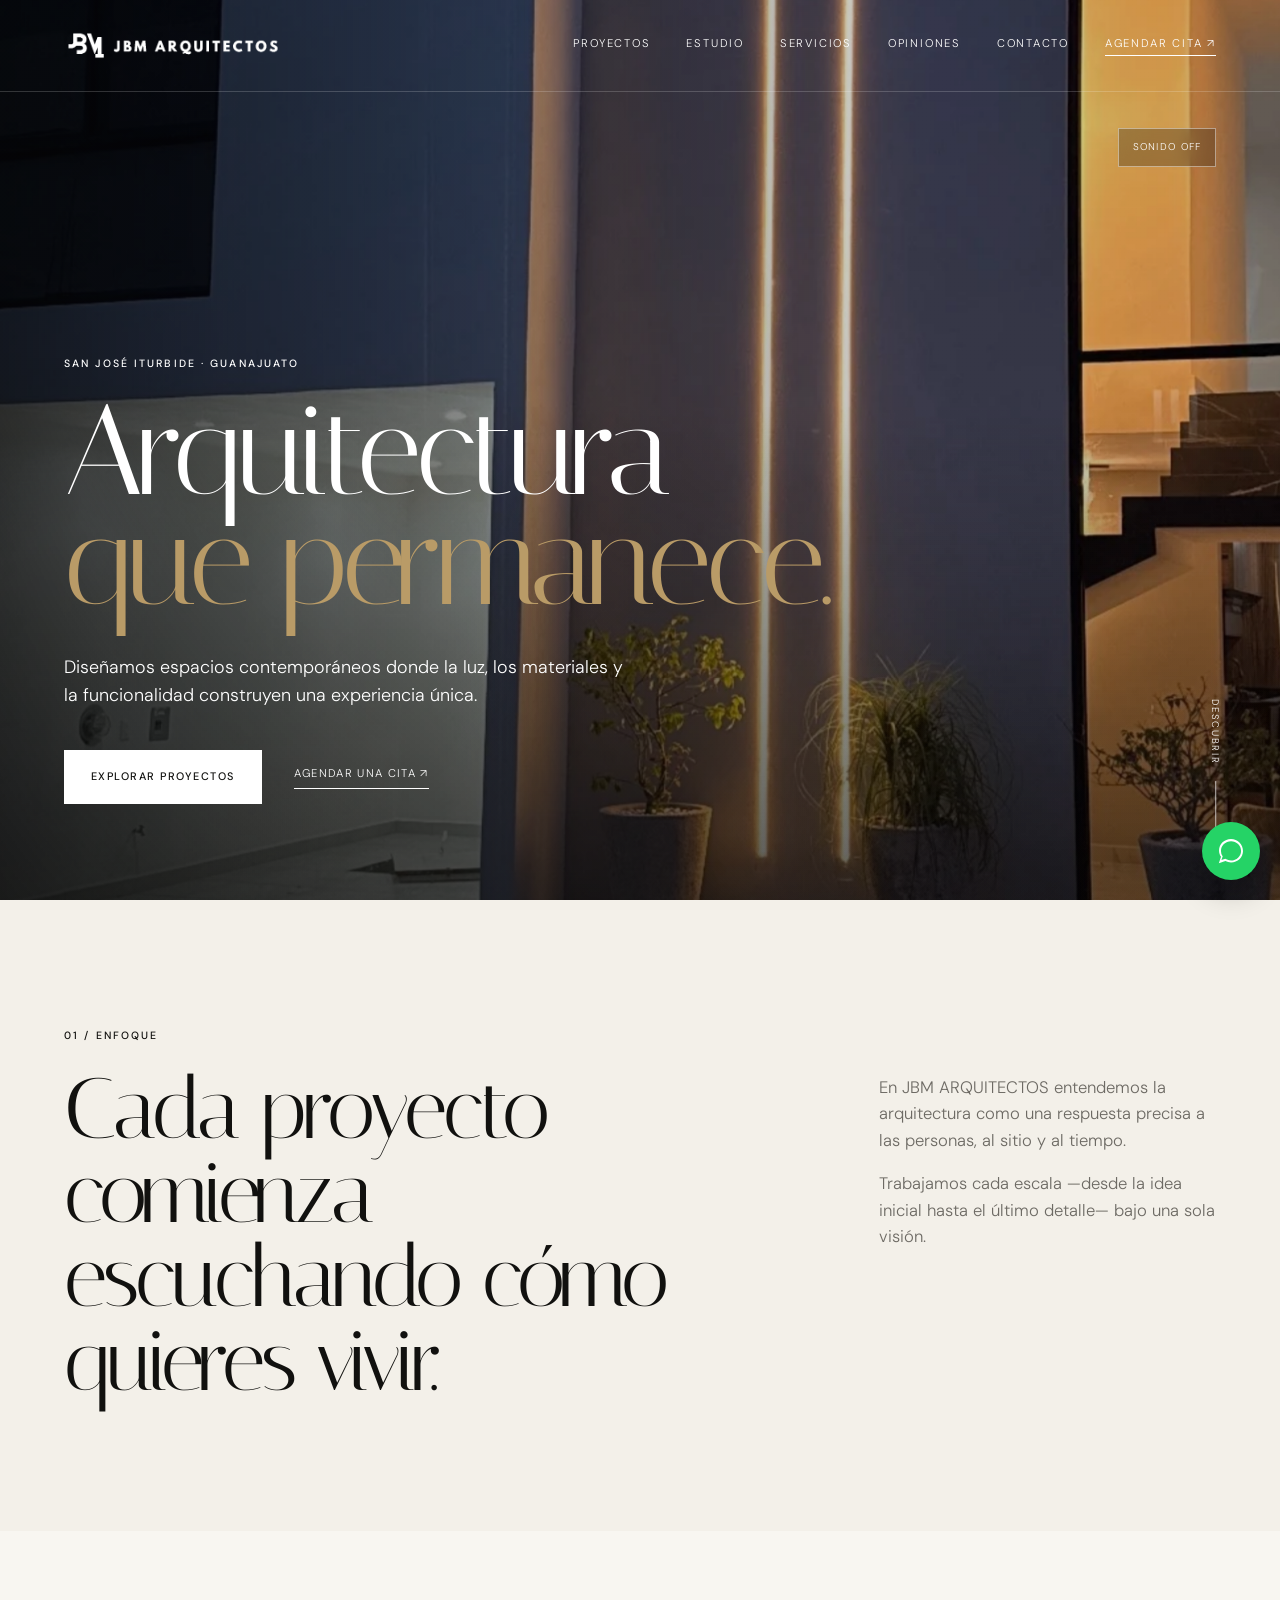
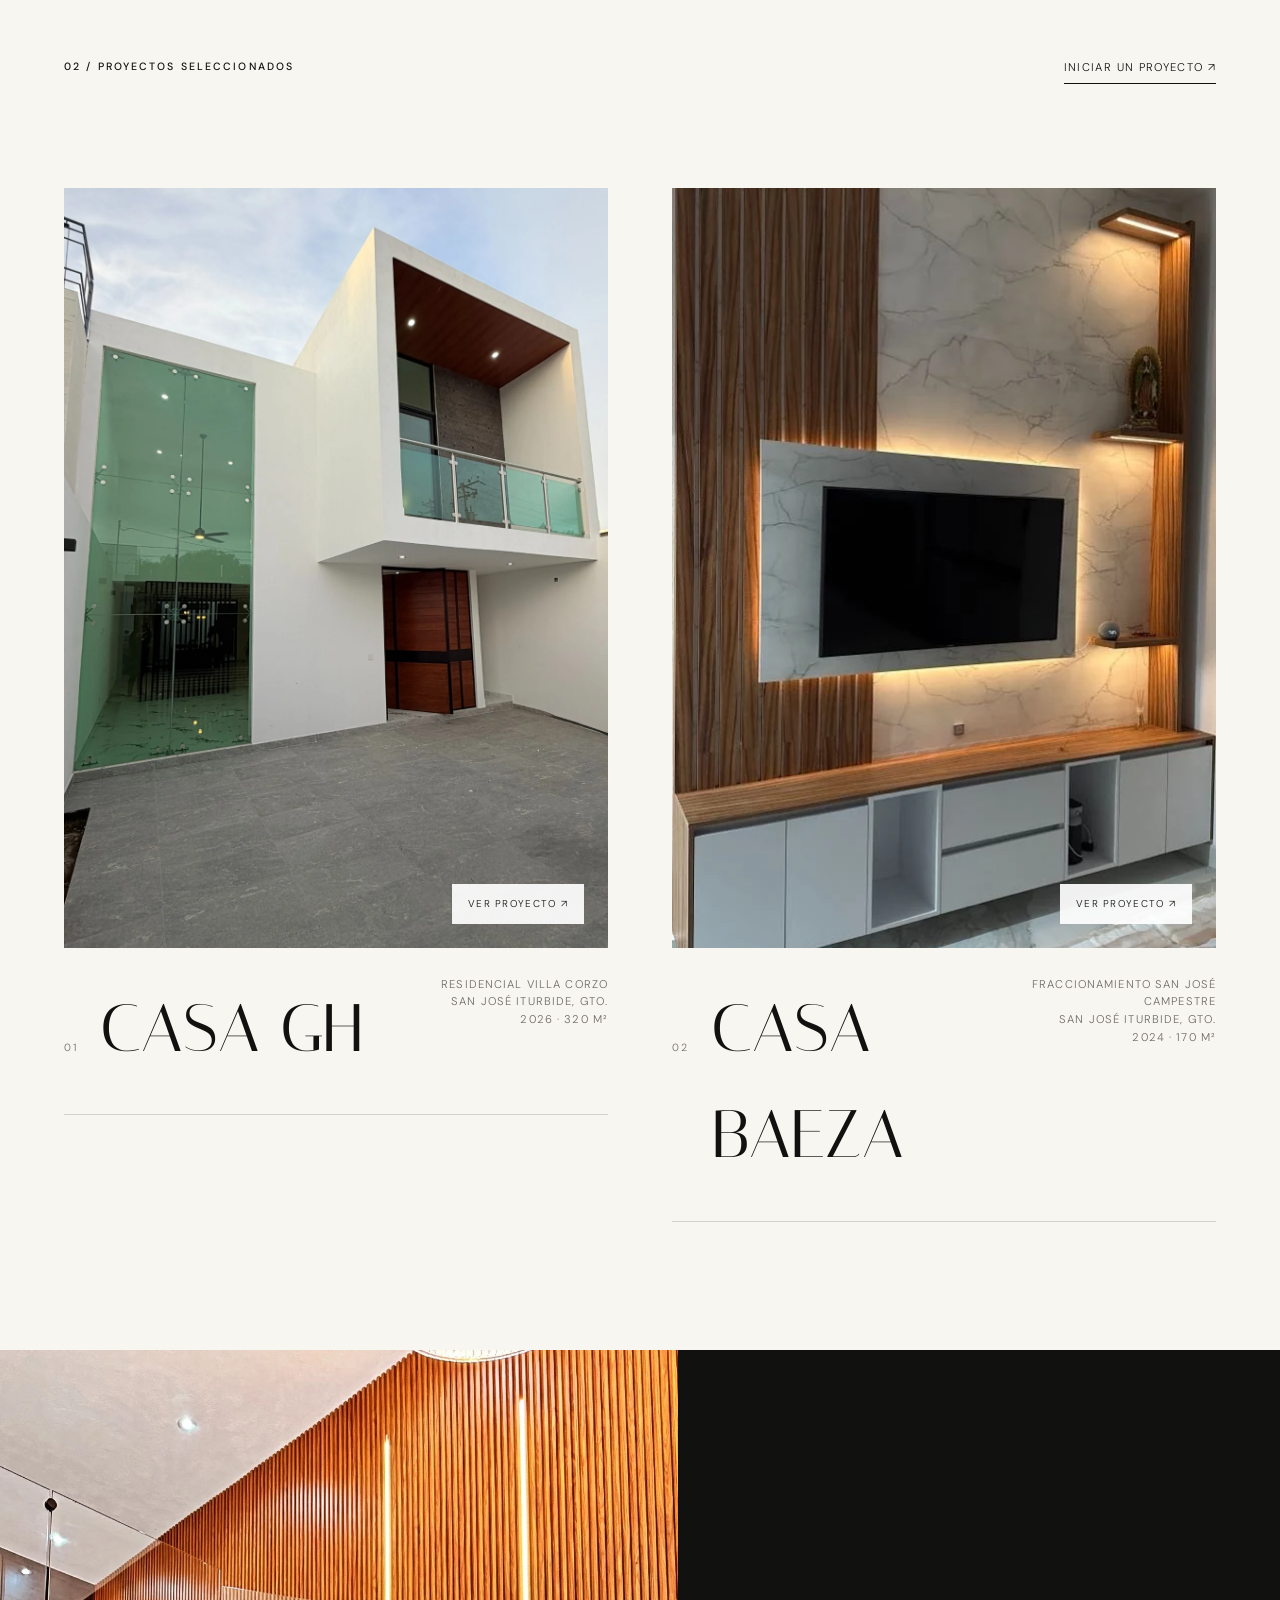
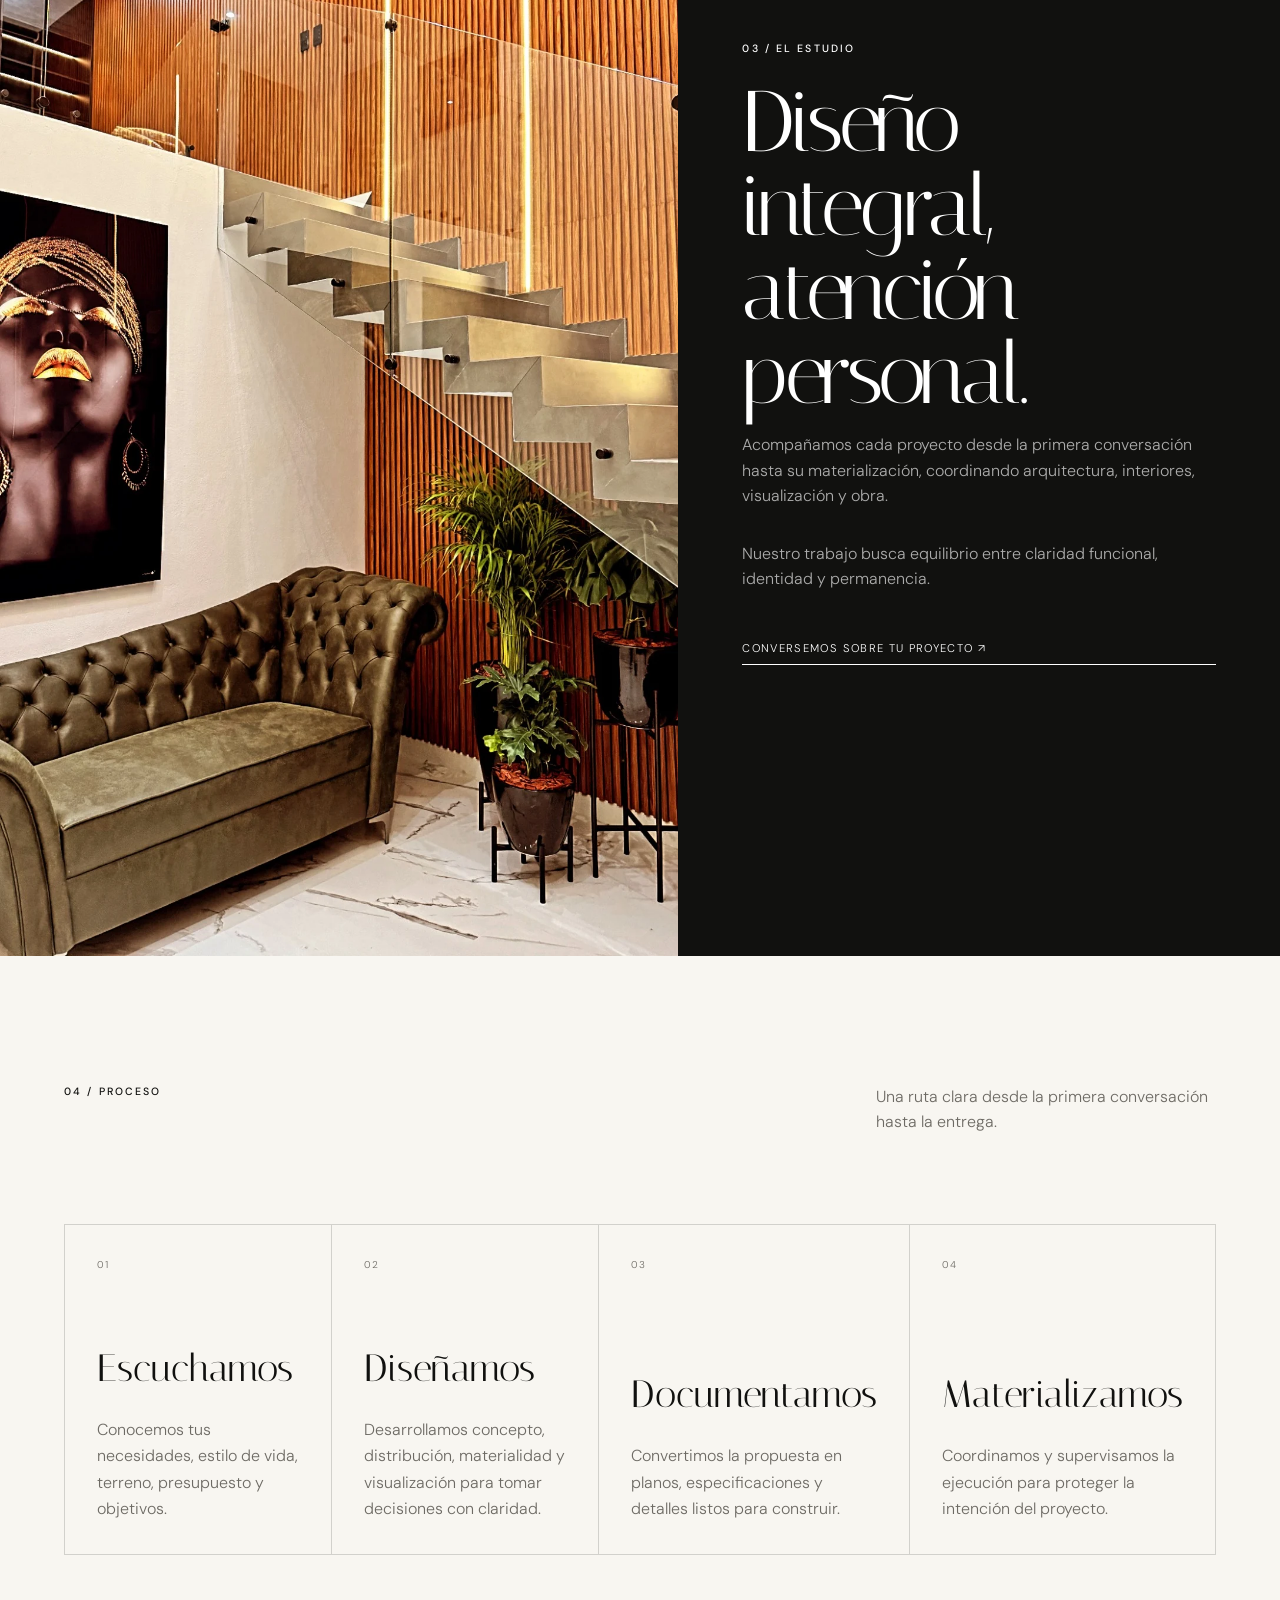
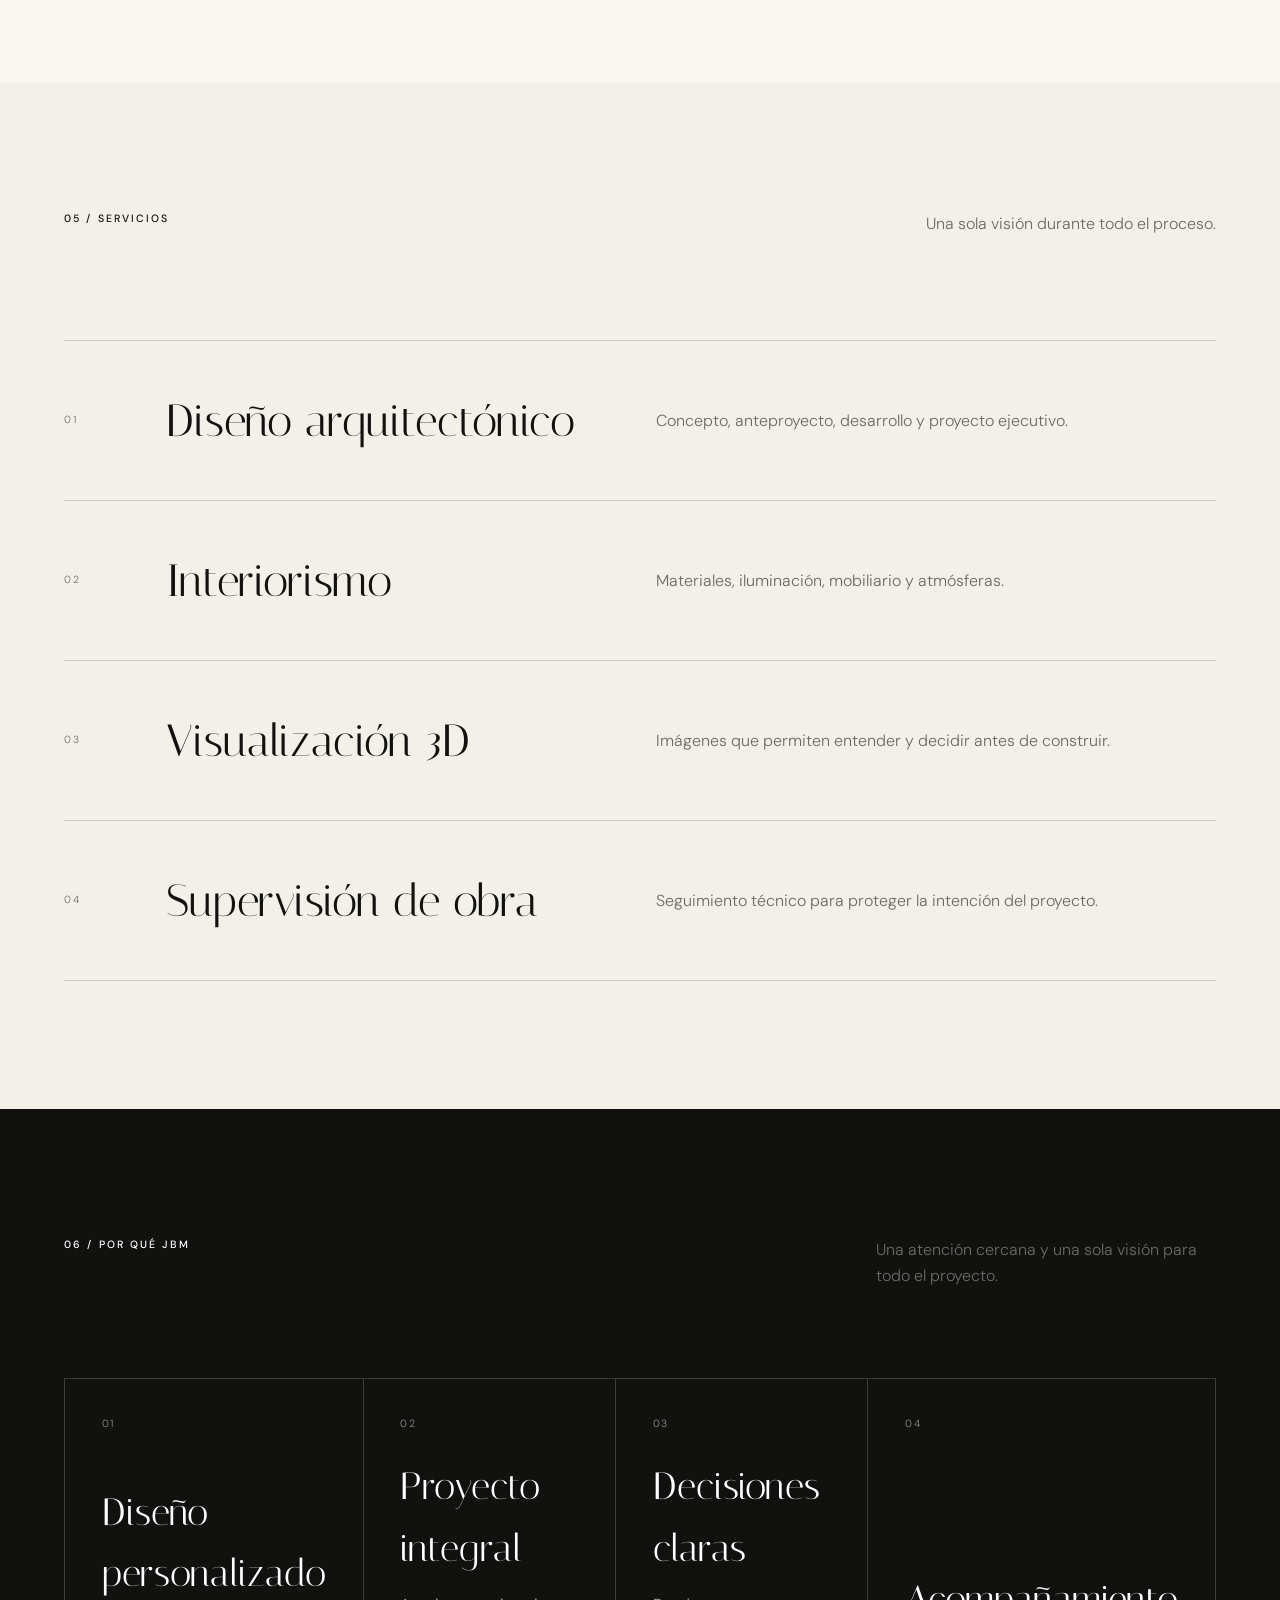
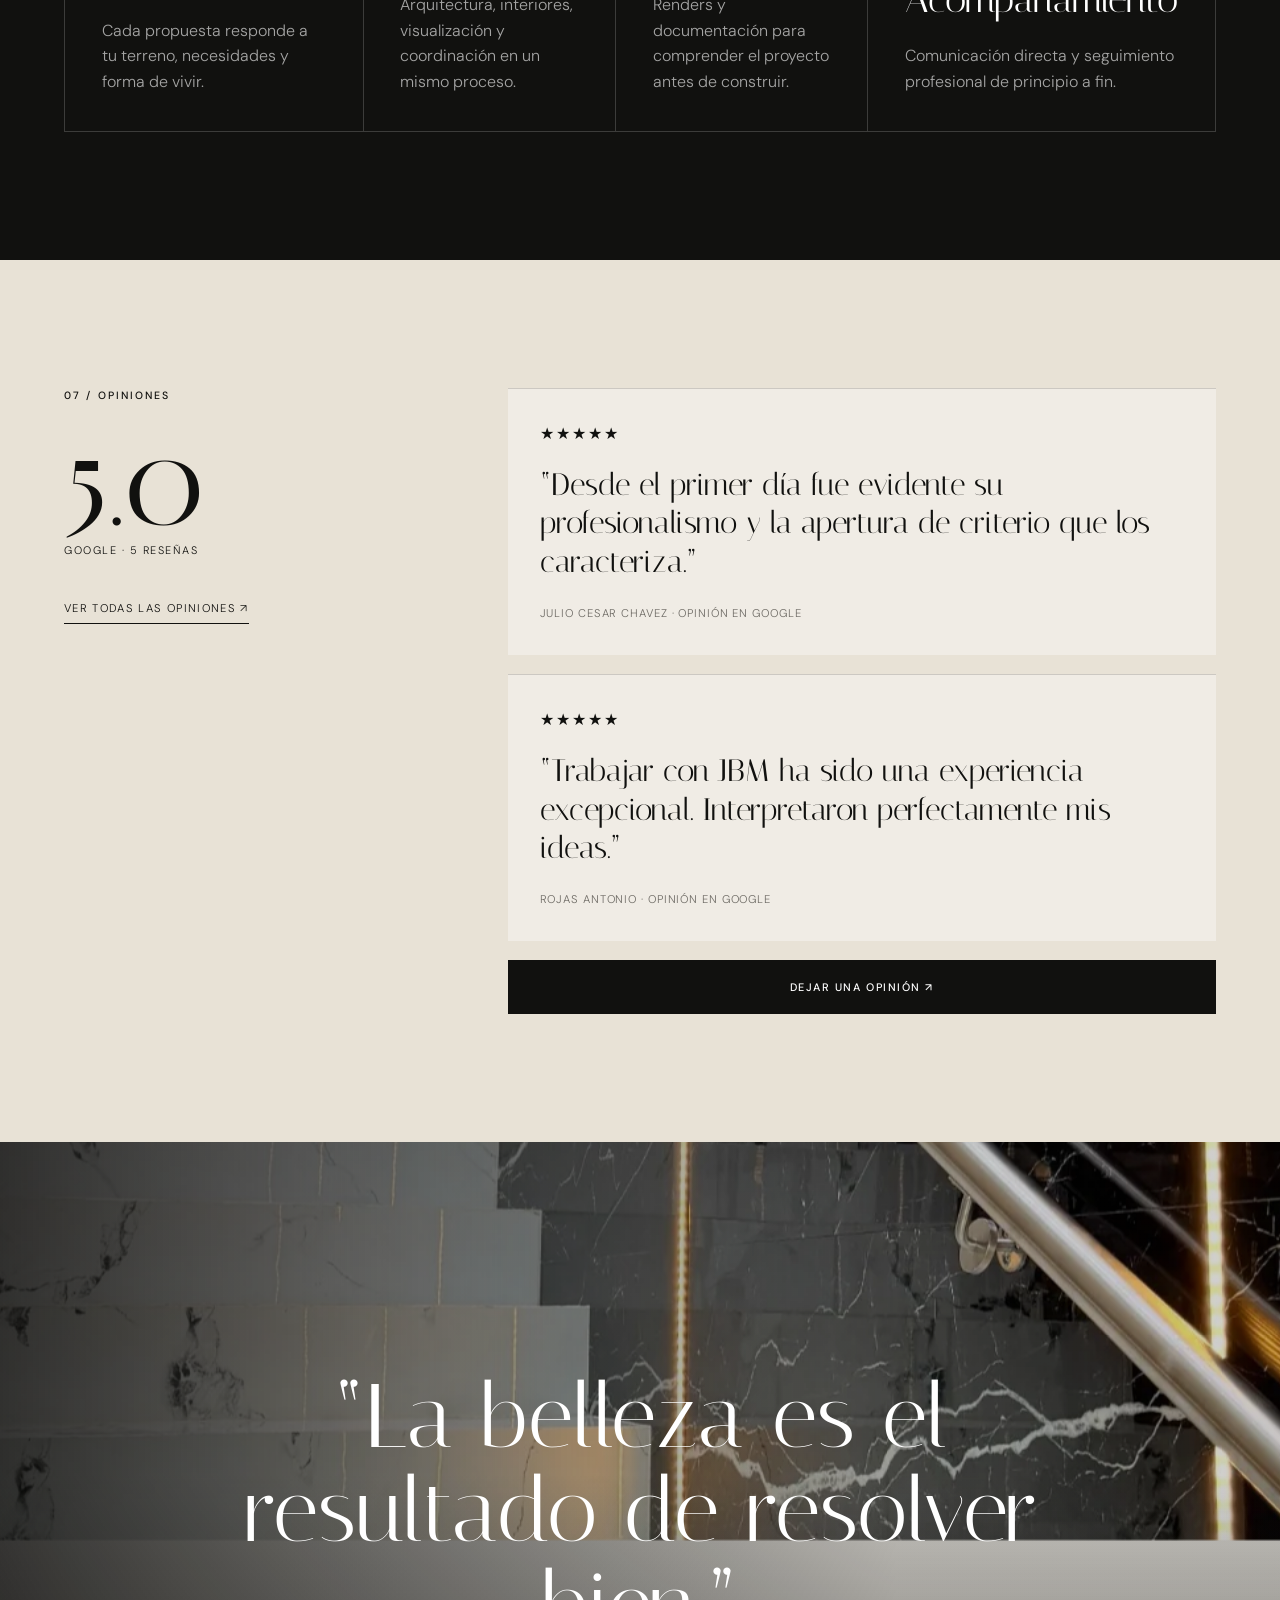
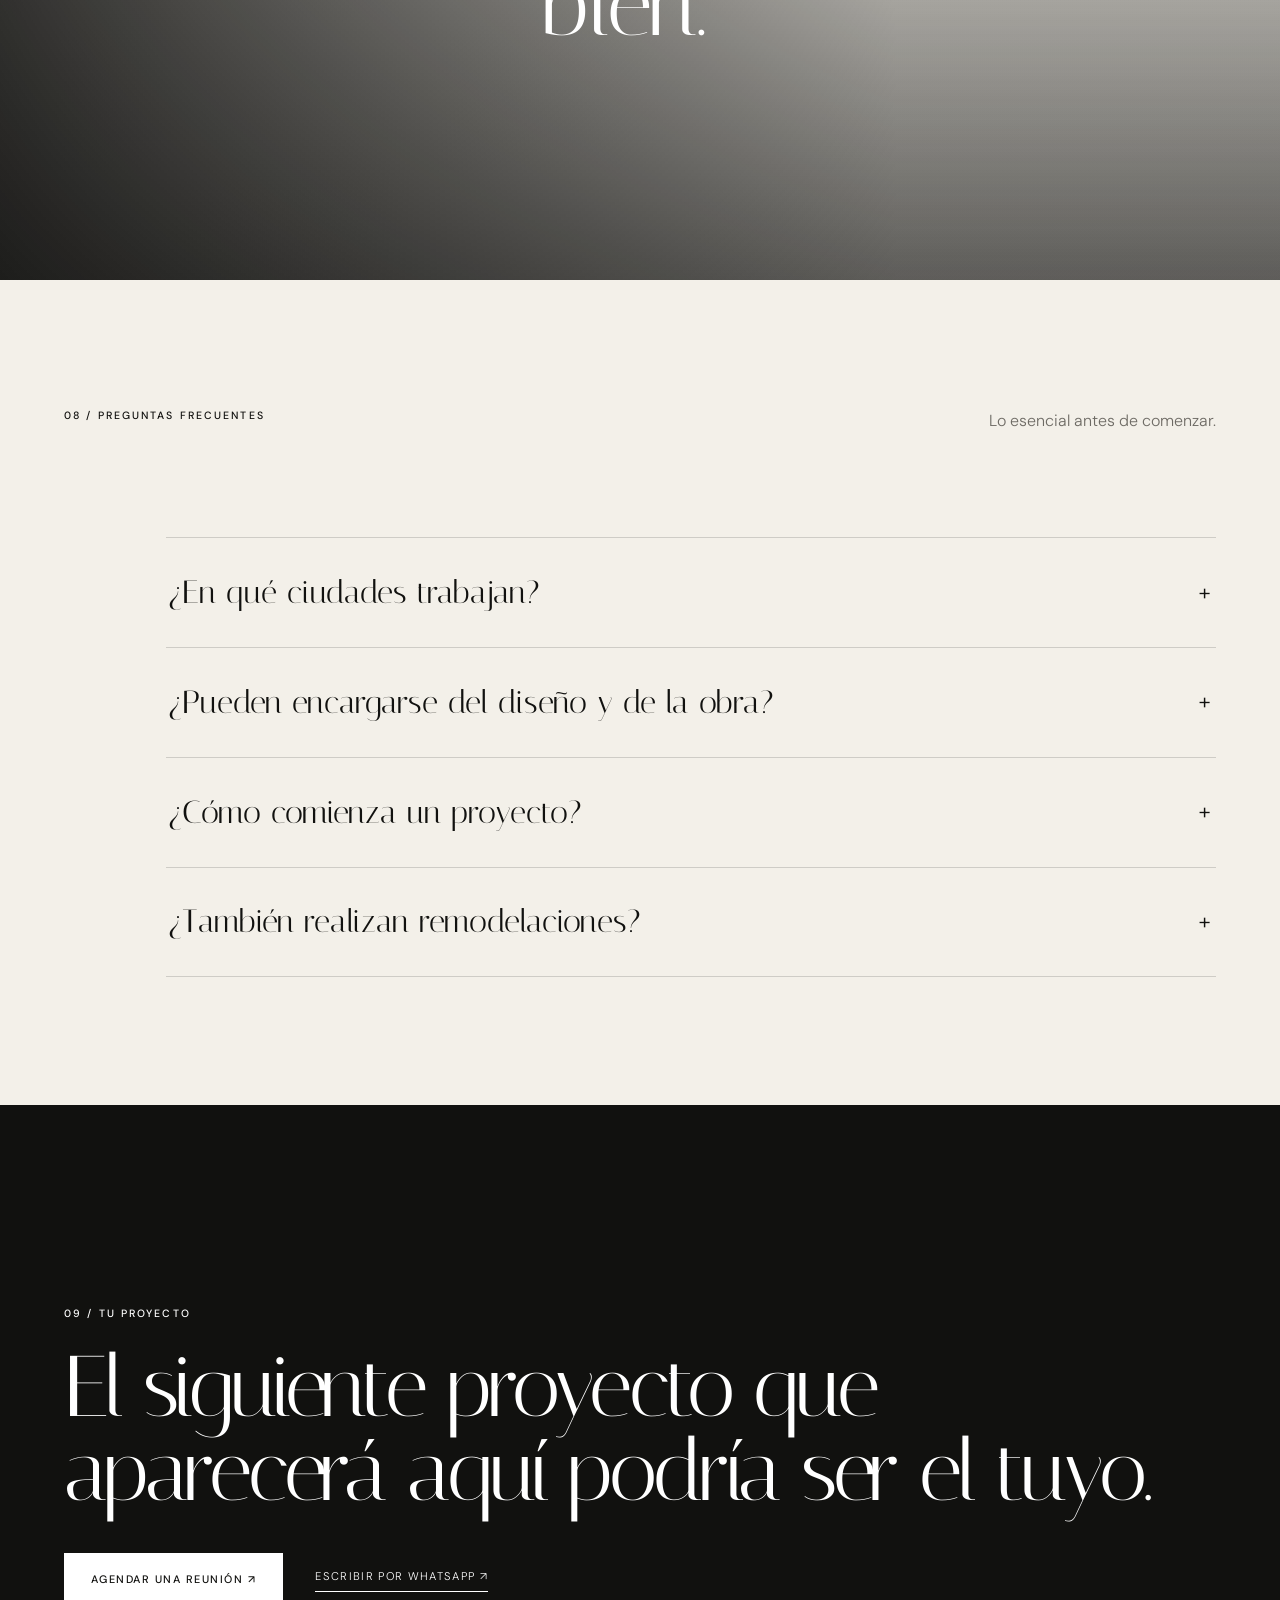
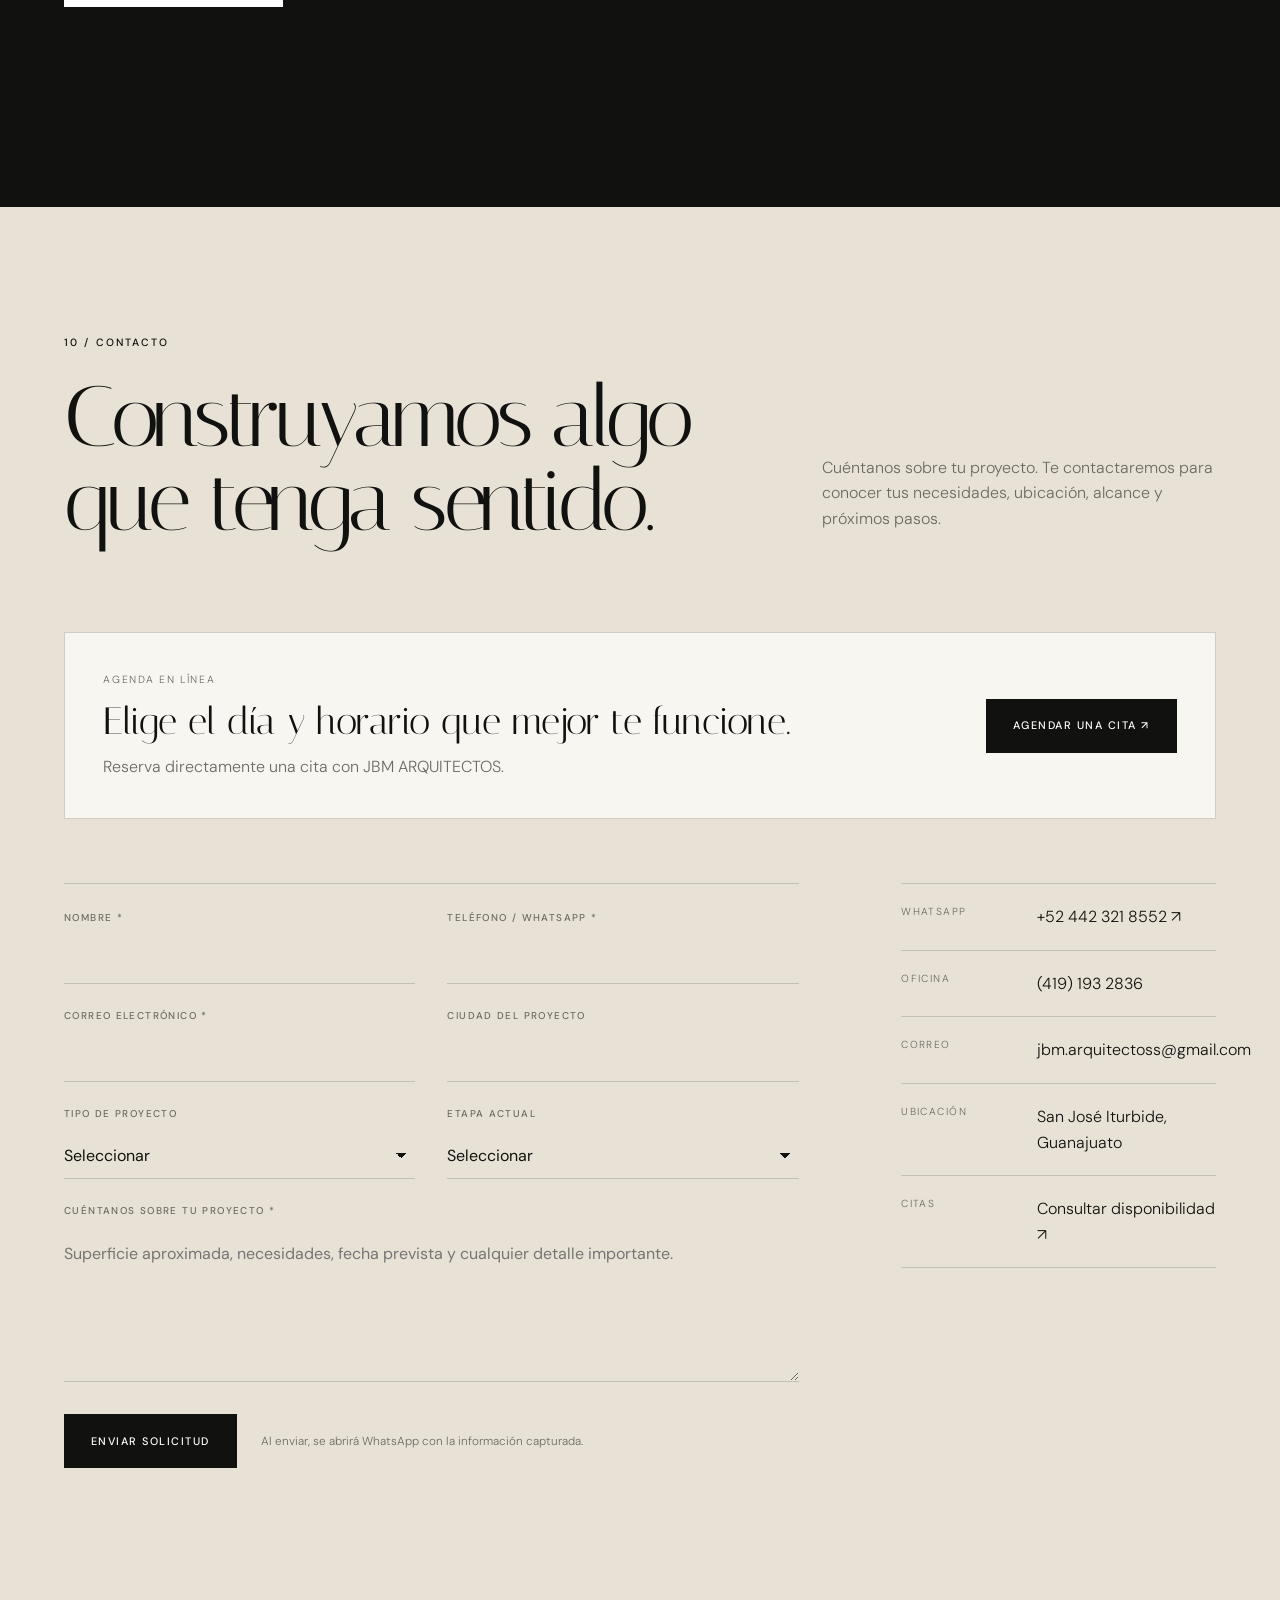
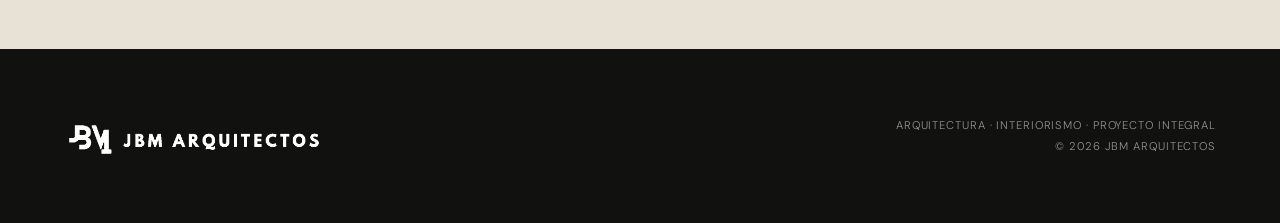
==== commit bf5358d7: "Aplicar diseño V4 sobre la página actual" ====
--- a/index.html
+++ b/index.html
@@ -45,13 +45,41 @@
       "addressCountry":"MX"
     },
     "sameAs":[
-      "https://www.instagram.com/jbm_arquitectos/",
+      "https://www.instagram.com/jbmarquitectos.mx/",
       "https://www.facebook.com/profile.php?id=100082987226269",
       "https://www.tiktok.com/@jbm_arquitectoss"
     ]
   }
-  </script>
-<meta content="index, follow, max-image-preview:large" name="robots"/></head>
+</script>
+<meta content="index, follow, max-image-preview:large" name="robots"/>
+<style>
+  .v4-hero-video{position:absolute;inset:0;width:100%;height:100%;object-fit:cover;z-index:0}
+  .hero .hero-image{z-index:0}
+  .hero.has-video .hero-image{opacity:0}
+  .v4-sound{position:absolute;z-index:5;right:var(--pad);top:8rem;border:1px solid rgba(255,255,255,.45);background:rgba(10,10,9,.25);backdrop-filter:blur(10px);color:#fff;padding:.65rem .85rem;font-size:.62rem;letter-spacing:.13em;text-transform:uppercase;cursor:pointer}
+  .trust-section{background:#11110f;color:#fff}
+  .trust-grid{display:grid;grid-template-columns:repeat(4,1fr);border-top:1px solid rgba(255,255,255,.18);border-left:1px solid rgba(255,255,255,.18)}
+  .trust-card{min-height:250px;padding:2.3rem;border-right:1px solid rgba(255,255,255,.18);border-bottom:1px solid rgba(255,255,255,.18);display:flex;flex-direction:column;justify-content:space-between}
+  .trust-card span{font-size:.65rem;letter-spacing:.16em;color:rgba(255,255,255,.55)}
+  .trust-card h3{font-family:var(--display);font-size:clamp(1.8rem,3vw,3rem);font-weight:400;margin:1.5rem 0 .8rem}
+  .trust-card p{color:rgba(255,255,255,.62);margin:0}
+  .reviews-v4{background:#e8e2d6}
+  .reviews-v4-grid{display:grid;grid-template-columns:.65fr 1.35fr;gap:clamp(3rem,8vw,9rem);align-items:start}
+  .reviews-score strong{display:block;font-family:var(--display);font-size:clamp(5rem,10vw,10rem);line-height:.85;font-weight:400}
+  .reviews-score span{font-size:.68rem;letter-spacing:.14em;text-transform:uppercase}
+  .reviews-list{display:grid;gap:1.2rem}
+  .review-card{padding:2rem;border-top:1px solid var(--line);background:rgba(255,255,255,.35)}
+  .review-card .stars{letter-spacing:.14em;margin-bottom:1.2rem}
+  .review-card blockquote{font-family:var(--display);font-size:clamp(1.55rem,2.4vw,2.4rem);line-height:1.25;margin:0 0 1.5rem}
+  .review-card footer{padding:0;background:none;color:var(--ink);display:block}
+  .review-card footer p{text-align:left;color:var(--muted);margin:0}
+  .cta-v4{min-height:78svh;background:#11110f;color:#fff;display:flex;align-items:center}
+  .cta-v4 .display{max-width:1100px}
+  .cta-v4 .hero-actions{margin-top:2.5rem}
+  @media(max-width:900px){.trust-grid{grid-template-columns:1fr 1fr}.reviews-v4-grid{grid-template-columns:1fr}}
+  @media(max-width:640px){.trust-grid{grid-template-columns:1fr}.v4-sound{top:auto;bottom:1.2rem;right:1.2rem}.cta-v4{min-height:auto}}
+</style>
+</head>
 <body><a class="skip-link" href="#contenido">Saltar al contenido</a>
 <div aria-hidden="true" class="page-loader"><span>JBM</span></div>
 <header class="header" data-header="">
@@ -65,13 +93,16 @@
 <a href="#proyectos">Proyectos</a>
 <a href="#estudio">Estudio</a>
 <a href="#servicios">Servicios</a>
+<a href="#opiniones">Opiniones</a>
 <a href="#contacto">Contacto</a><a class="menu-booking" href="https://calendar.app.google/h7XwWw9xizAmMNz38" rel="noopener" target="_blank">Agendar cita ↗</a>
 </nav>
 </header>
 <main id="contenido">
 <section class="hero" id="inicio">
+<video class="v4-hero-video" autoplay muted loop playsinline preload="metadata" poster="assets/images/hero.webp"><source src="jbm-hero.mp4" type="video/mp4"/></video>
 <div class="hero-image" data-parallax=""></div>
 <div class="hero-shade"></div>
+<button class="v4-sound" type="button" aria-label="Activar sonido">Sonido off</button>
 <div class="hero-copy">
 <p class="kicker reveal">SAN JOSÉ ITURBIDE · GUANAJUATO</p>
 <h1 class="reveal">Arquitectura<br/><em>que permanece.</em></h1>
@@ -106,11 +137,7 @@
 </a>
 <div class="featured-meta">
 <div><span>01</span><h2>CASA GH</h2></div>
-<div class="meta-right">
-<p>Residencial Villa Corzo</p>
-<p>San José Iturbide, Gto.</p>
-<p>2026 · 320 m²</p>
-</div>
+<div class="meta-right"><p>Residencial Villa Corzo</p><p>San José Iturbide, Gto.</p><p>2026 · 320 m²</p></div>
 </div>
 </article>
 <article class="portfolio-card reveal">
@@ -120,19 +147,13 @@
 </a>
 <div class="featured-meta">
 <div><span>02</span><h2>CASA BAEZA</h2></div>
-<div class="meta-right">
-<p>Fraccionamiento San José Campestre</p>
-<p>San José Iturbide, Gto.</p>
-<p>2024 · 170 m²</p>
-</div>
+<div class="meta-right"><p>Fraccionamiento San José Campestre</p><p>San José Iturbide, Gto.</p><p>2024 · 170 m²</p></div>
 </div>
 </article>
 </div>
 </section>
 <section class="studio" id="estudio">
-<div class="studio-image reveal">
-<img alt="Interior de doble altura con madera" loading="lazy" src="assets/images/wood-interior.webp"/>
-</div>
+<div class="studio-image reveal"><img alt="Interior de doble altura con madera" loading="lazy" src="assets/images/wood-interior.webp"/></div>
 <div class="studio-copy section">
 <p class="index-label reveal">03 / El estudio</p>
 <h2 class="display reveal">Diseño integral, atención personal.</h2>
@@ -149,11 +170,9 @@
 <article class="process-step reveal"><span>03</span><h3>Documentamos</h3><p>Convertimos la propuesta en planos, especificaciones y detalles listos para construir.</p></article>
 <article class="process-step reveal"><span>04</span><h3>Materializamos</h3><p>Coordinamos y supervisamos la ejecución para proteger la intención del proyecto.</p></article>
 </div>
-</section><section class="services section" id="servicios">
-<div class="section-top reveal">
-<p class="index-label">05 / Servicios</p>
-<p class="section-note">Una sola visión durante todo el proceso.</p>
-</div>
+</section>
+<section class="services section" id="servicios">
+<div class="section-top reveal"><p class="index-label">05 / Servicios</p><p class="section-note">Una sola visión durante todo el proceso.</p></div>
 <div class="service-rows">
 <article class="service reveal"><span>01</span><h3>Diseño arquitectónico</h3><p>Concepto, anteproyecto, desarrollo y proyecto ejecutivo.</p></article>
 <article class="service reveal"><span>02</span><h3>Interiorismo</h3><p>Materiales, iluminación, mobiliario y atmósferas.</p></article>
@@ -161,114 +180,65 @@
 <article class="service reveal"><span>04</span><h3>Supervisión de obra</h3><p>Seguimiento técnico para proteger la intención del proyecto.</p></article>
 </div>
 </section>
-<section class="quote-section">
-<div class="quote-image" data-parallax=""></div>
-<div class="quote-shade"></div>
-<blockquote class="reveal">“La belleza es el resultado de resolver bien.”</blockquote>
-</section>
+<section class="trust-section section">
+<div class="section-top reveal"><p class="index-label">06 / Por qué JBM</p><p class="section-note">Una atención cercana y una sola visión para todo el proyecto.</p></div>
+<div class="trust-grid">
+<article class="trust-card reveal"><span>01</span><div><h3>Diseño personalizado</h3><p>Cada propuesta responde a tu terreno, necesidades y forma de vivir.</p></div></article>
+<article class="trust-card reveal"><span>02</span><div><h3>Proyecto integral</h3><p>Arquitectura, interiores, visualización y coordinación en un mismo proceso.</p></div></article>
+<article class="trust-card reveal"><span>03</span><div><h3>Decisiones claras</h3><p>Renders y documentación para comprender el proyecto antes de construir.</p></div></article>
+<article class="trust-card reveal"><span>04</span><div><h3>Acompañamiento</h3><p>Comunicación directa y seguimiento profesional de principio a fin.</p></div></article>
+</div>
+</section>
+<section class="reviews-v4 section" id="opiniones">
+<div class="reviews-v4-grid">
+<div class="reviews-score reveal"><p class="index-label">07 / Opiniones</p><strong>5.0</strong><span>Google · 5 reseñas</span><div style="margin-top:2rem"><a class="underlink dark" href="https://www.google.com/maps/place/JBM+ARQUITECTOS/@20.9935165,-100.3970036,17z/" target="_blank" rel="noopener">Ver todas las opiniones ↗</a></div></div>
+<div class="reviews-list">
+<article class="review-card reveal"><div class="stars">★★★★★</div><blockquote>“Desde el primer día fue evidente su profesionalismo y la apertura de criterio que los caracteriza.”</blockquote><footer><p>Julio Cesar Chavez · Opinión en Google</p></footer></article>
+<article class="review-card reveal"><div class="stars">★★★★★</div><blockquote>“Trabajar con JBM ha sido una experiencia excepcional. Interpretaron perfectamente mis ideas.”</blockquote><footer><p>Rojas Antonio · Opinión en Google</p></footer></article>
+<a class="btn btn-dark" href="https://g.page/r/CW4ljIvNq_vCEAE/review" target="_blank" rel="noopener">Dejar una opinión ↗</a>
+</div>
+</div>
+</section>
+<section class="quote-section"><div class="quote-image" data-parallax=""></div><div class="quote-shade"></div><blockquote class="reveal">“La belleza es el resultado de resolver bien.”</blockquote></section>
 <section class="faq section" id="preguntas">
-<div class="section-top reveal"><p class="index-label">06 / Preguntas frecuentes</p><p class="section-note">Lo esencial antes de comenzar.</p></div>
+<div class="section-top reveal"><p class="index-label">08 / Preguntas frecuentes</p><p class="section-note">Lo esencial antes de comenzar.</p></div>
 <div class="faq-list">
 <details class="reveal"><summary>¿En qué ciudades trabajan?</summary><p>La base del estudio está en San José Iturbide, Guanajuato. Atendemos proyectos en el Bajío y evaluamos proyectos en otras ubicaciones según su alcance.</p></details>
 <details class="reveal"><summary>¿Pueden encargarse del diseño y de la obra?</summary><p>Sí. Podemos desarrollar arquitectura, interiorismo, proyecto ejecutivo, coordinación y ejecución de obra bajo una visión integral.</p></details>
-<details class="reveal"><summary>¿Cómo comienza un proyecto?</summary><p>Iniciamos con una reunión para conocer necesidades, ubicación, superficie, presupuesto y tiempos. Después definimos el alcance y presentamos una propuesta de servicios.</p></details>
-<details class="reveal"><summary>¿También realizan remodelaciones?</summary><p>Sí. Analizamos el inmueble existente y planteamos intervenciones que mejoren funcionamiento, imagen, iluminación y aprovechamiento del espacio.</p></details>
-</div>
-</section><section class="contact section" id="contacto">
-<p class="index-label reveal">07 / Contacto</p>
-<div class="contact-heading">
-<h2 class="display reveal">Construyamos algo que tenga sentido.</h2>
-<p class="reveal">Cuéntanos sobre tu proyecto. Te contactaremos para conocer tus necesidades, ubicación, alcance y próximos pasos.</p>
-</div>
-<div class="booking-card reveal">
-<div>
-<span class="booking-eyebrow">Agenda en línea</span>
-<h3>Elige el día y horario que mejor te funcione.</h3>
-<p>Reserva directamente una cita con JBM ARQUITECTOS para conversar sobre tu proyecto.</p>
-</div>
-<a class="btn btn-dark booking-button" href="https://calendar.app.google/h7XwWw9xizAmMNz38" rel="noopener" target="_blank">Agendar una cita ↗</a>
-</div>
+<details class="reveal"><summary>¿Cómo comienza un proyecto?</summary><p>Iniciamos con una reunión para conocer necesidades, ubicación, superficie, presupuesto y tiempos.</p></details>
+<details class="reveal"><summary>¿También realizan remodelaciones?</summary><p>Sí. Analizamos el inmueble existente y planteamos intervenciones que mejoren funcionamiento, imagen e iluminación.</p></details>
+</div>
+</section>
+<section class="cta-v4 section"><div><p class="index-label reveal">09 / Tu proyecto</p><h2 class="display reveal">El siguiente proyecto que aparecerá aquí podría ser el tuyo.</h2><div class="hero-actions reveal"><a class="btn btn-light" href="https://calendar.app.google/h7XwWw9xizAmMNz38" target="_blank" rel="noopener">Agendar una reunión ↗</a><a class="underlink" href="https://wa.me/524423218552?text=Hola%20JBM%20ARQUITECTOS,%20quiero%20platicar%20sobre%20mi%20proyecto." target="_blank" rel="noopener">Escribir por WhatsApp ↗</a></div></div></section>
+<section class="contact section" id="contacto">
+<p class="index-label reveal">10 / Contacto</p>
+<div class="contact-heading"><h2 class="display reveal">Construyamos algo que tenga sentido.</h2><p class="reveal">Cuéntanos sobre tu proyecto. Te contactaremos para conocer tus necesidades, ubicación, alcance y próximos pasos.</p></div>
+<div class="booking-card reveal"><div><span class="booking-eyebrow">Agenda en línea</span><h3>Elige el día y horario que mejor te funcione.</h3><p>Reserva directamente una cita con JBM ARQUITECTOS.</p></div><a class="btn btn-dark booking-button" href="https://calendar.app.google/h7XwWw9xizAmMNz38" rel="noopener" target="_blank">Agendar una cita ↗</a></div>
 <div class="contact-layout">
-<form class="contact-form reveal" id="contact-form">
-<div class="form-grid">
-<label>
-<span>Nombre *</span>
-<input autocomplete="name" name="nombre" required="" type="text"/>
-</label>
-<label>
-<span>Teléfono / WhatsApp *</span>
-<input autocomplete="tel" name="telefono" required="" type="tel"/>
-</label>
-<label>
-<span>Correo electrónico *</span>
-<input autocomplete="email" name="correo" required="" type="email"/>
-</label>
-<label>
-<span>Ciudad del proyecto</span>
-<input autocomplete="address-level2" name="ciudad" type="text"/>
-</label>
-<label>
-<span>Tipo de proyecto</span>
-<select name="tipo">
-<option value="">Seleccionar</option>
-<option>Casa habitación</option>
-<option>Remodelación</option>
-<option>Interiorismo</option>
-<option>Proyecto comercial</option>
-<option>Otro</option>
-</select>
-</label>
-<label>
-<span>Etapa actual</span>
-<select name="etapa">
-<option value="">Seleccionar</option>
-<option>Buscando terreno</option>
-<option>Ya cuento con terreno</option>
-<option>Tengo un anteproyecto</option>
-<option>Proyecto en construcción</option>
-<option>Solo interiorismo</option>
-</select>
-</label>
-<label class="form-full">
-<span>Cuéntanos sobre tu proyecto *</span>
-<textarea name="mensaje" placeholder="Superficie aproximada, necesidades, fecha prevista y cualquier detalle importante." required="" rows="6"></textarea>
-</label>
-</div>
-<div class="form-actions">
-<button class="btn btn-dark" type="submit">Enviar solicitud</button>
-<p class="form-note">Al enviar, se abrirá WhatsApp con la información capturada. No se almacenan tus datos en este sitio.</p>
-</div>
-<p aria-live="polite" class="form-status" id="form-status"></p>
-</form>
-<aside class="contact-details reveal">
-<div><span>WhatsApp</span><a href="https://wa.me/524423218552" rel="noopener" target="_blank">+52 442 321 8552 ↗</a></div>
-<div><span>Oficina</span><a href="tel:+524191932836">(419) 193 2836</a></div>
-<div><span>Correo</span><a href="mailto:jbm.arquitectoss@gmail.com">jbm.arquitectoss@gmail.com</a></div>
-<div><span>Ubicación</span><p>San José Iturbide, Guanajuato</p></div>
-<div><span>Citas</span><a href="https://calendar.app.google/h7XwWw9xizAmMNz38" rel="noopener" target="_blank">Consultar disponibilidad ↗</a></div>
-<div class="contact-quick">
-<span>Respuesta directa</span>
-<a class="underlink dark" href="https://wa.me/524423218552?text=Hola%20JBM%20ARQUITECTOS,%20quiero%20platicar%20sobre%20mi%20proyecto." rel="noopener" target="_blank">Escribir por WhatsApp ↗</a>
-</div>
-</aside>
+<form class="contact-form reveal" id="contact-form"><div class="form-grid"><label><span>Nombre *</span><input autocomplete="name" name="nombre" required type="text"/></label><label><span>Teléfono / WhatsApp *</span><input autocomplete="tel" name="telefono" required type="tel"/></label><label><span>Correo electrónico *</span><input autocomplete="email" name="correo" required type="email"/></label><label><span>Ciudad del proyecto</span><input autocomplete="address-level2" name="ciudad" type="text"/></label><label><span>Tipo de proyecto</span><select name="tipo"><option value="">Seleccionar</option><option>Casa habitación</option><option>Remodelación</option><option>Interiorismo</option><option>Proyecto comercial</option><option>Otro</option></select></label><label><span>Etapa actual</span><select name="etapa"><option value="">Seleccionar</option><option>Buscando terreno</option><option>Ya cuento con terreno</option><option>Tengo un anteproyecto</option><option>Proyecto en construcción</option><option>Solo interiorismo</option></select></label><label class="form-full"><span>Cuéntanos sobre tu proyecto *</span><textarea name="mensaje" placeholder="Superficie aproximada, necesidades, fecha prevista y cualquier detalle importante." required rows="6"></textarea></label></div><div class="form-actions"><button class="btn btn-dark" type="submit">Enviar solicitud</button><p class="form-note">Al enviar, se abrirá WhatsApp con la información capturada.</p></div><p aria-live="polite" class="form-status" id="form-status"></p></form>
+<aside class="contact-details reveal"><div><span>WhatsApp</span><a href="https://wa.me/524423218552" rel="noopener" target="_blank">+52 442 321 8552 ↗</a></div><div><span>Oficina</span><a href="tel:+524191932836">(419) 193 2836</a></div><div><span>Correo</span><a href="mailto:jbm.arquitectoss@gmail.com">jbm.arquitectoss@gmail.com</a></div><div><span>Ubicación</span><p>San José Iturbide, Guanajuato</p></div><div><span>Citas</span><a href="https://calendar.app.google/h7XwWw9xizAmMNz38" rel="noopener" target="_blank">Consultar disponibilidad ↗</a></div></aside>
 </div>
 </section>
 </main>
-<footer>
-<img alt="JBM ARQUITECTOS" src="assets/images/logo-horizontal.png"/>
-<div><p>Arquitectura · Interiorismo · Proyecto integral</p><p>© <span data-year=""></span> JBM ARQUITECTOS</p></div>
-</footer>
-<div aria-hidden="true" aria-label="Galería" class="lightbox" role="dialog">
-<button aria-label="Cerrar galería" class="lightbox-close">×</button>
-<button aria-label="Imagen anterior" class="lightbox-prev">←</button>
-<figure><img alt="" src=""/><figcaption></figcaption></figure>
-<button aria-label="Imagen siguiente" class="lightbox-next">→</button>
-</div>
-<a aria-label="Escribir a JBM ARQUITECTOS por WhatsApp" class="whatsapp-float" href="https://wa.me/524423218552?text=Hola%20JBM%20ARQUITECTOS,%20quiero%20información%20para%20mi%20proyecto." rel="noopener" target="_blank">
-<svg aria-hidden="true" viewbox="0 0 32 32">
-<path d="M16.02 3.2c-7.06 0-12.8 5.5-12.8 12.27 0 2.42.74 4.78 2.13 6.77L3 29l7.05-2.24a13.18 13.18 0 0 0 5.96 1.42h.01c7.05 0 12.79-5.5 12.79-12.27S23.07 3.2 16.02 3.2Zm0 22.91h-.01a11.03 11.03 0 0 1-5.62-1.55l-.4-.23-4.18 1.33 1.36-3.94-.26-.4a10.05 10.05 0 0 1-1.62-5.45c0-5.63 4.81-10.21 10.73-10.21 5.91 0 10.72 4.58 10.72 10.21 0 5.64-4.81 10.24-10.72 10.24Zm5.88-7.65c-.32-.15-1.9-.9-2.2-1-.29-.1-.5-.15-.71.15-.21.3-.82 1-.99 1.2-.18.2-.37.22-.69.07-.32-.15-1.35-.48-2.57-1.52-.95-.81-1.59-1.82-1.78-2.13-.18-.3-.02-.46.14-.61.15-.13.32-.35.48-.52.16-.18.21-.3.32-.51.11-.2.05-.38-.03-.53-.08-.15-.71-1.64-.97-2.24-.25-.59-.51-.51-.71-.52h-.6c-.21 0-.55.08-.84.38-.29.3-1.1 1.03-1.1 2.51 0 1.48 1.13 2.91 1.29 3.11.16.2 2.23 3.26 5.4 4.57.75.31 1.34.5 1.8.64.76.23 1.44.2 1.99.12.61-.09 1.9-.74 2.17-1.46.27-.72.27-1.33.19-1.46-.08-.13-.29-.2-.61-.35Z"></path>
-</svg>
-</a>
+<footer><img alt="JBM ARQUITECTOS" src="assets/images/logo-horizontal.png"/><div><p>Arquitectura · Interiorismo · Proyecto integral</p><p>© <span data-year=""></span> JBM ARQUITECTOS</p></div></footer>
+<div aria-hidden="true" aria-label="Galería" class="lightbox" role="dialog"><button aria-label="Cerrar galería" class="lightbox-close">×</button><button aria-label="Imagen anterior" class="lightbox-prev">←</button><figure><img alt="" src=""/><figcaption></figcaption></figure><button aria-label="Imagen siguiente" class="lightbox-next">→</button></div>
+<a aria-label="Escribir a JBM ARQUITECTOS por WhatsApp" class="whatsapp-float" href="https://wa.me/524423218552?text=Hola%20JBM%20ARQUITECTOS,%20quiero%20información%20para%20mi%20proyecto." rel="noopener" target="_blank"><svg aria-hidden="true" viewBox="0 0 32 32"><path d="M16.02 3.2c-7.06 0-12.8 5.5-12.8 12.27 0 2.42.74 4.78 2.13 6.77L3 29l7.05-2.24a13.18 13.18 0 0 0 5.96 1.42h.01c7.05 0 12.79-5.5 12.79-12.27S23.07 3.2 16.02 3.2Zm0 22.91h-.01a11.03 11.03 0 0 1-5.62-1.55l-.4-.23-4.18 1.33 1.36-3.94-.26-.4a10.05 10.05 0 0 1-1.62-5.45c0-5.63 4.81-10.21 10.73-10.21 5.91 0 10.72 4.58 10.72 10.21 0 5.64-4.81 10.24-10.72 10.24Z"></path></svg></a>
 <script src="assets/js/site.js"></script>
-<div aria-label="Acciones de contacto" class="mobile-contact-bar"><a href="https://wa.me/524423218552?text=Hola%20JBM%20ARQUITECTOS,%20quiero%20platicar%20sobre%20mi%20proyecto." rel="noopener" target="_blank">WhatsApp</a><a href="https://calendar.app.google/h7XwWw9xizAmMNz38" rel="noopener" target="_blank">Agendar cita</a></div></body>
-</html>
+<script>
+  const heroVideo=document.querySelector('.v4-hero-video');
+  const soundButton=document.querySelector('.v4-sound');
+  if(heroVideo){
+    heroVideo.addEventListener('canplay',()=>document.querySelector('.hero')?.classList.add('has-video'));
+    heroVideo.play().catch(()=>{});
+  }
+  soundButton?.addEventListener('click',()=>{
+    if(!heroVideo)return;
+    heroVideo.muted=!heroVideo.muted;
+    soundButton.textContent=heroVideo.muted?'Sonido off':'Sonido on';
+    soundButton.setAttribute('aria-label',heroVideo.muted?'Activar sonido':'Desactivar sonido');
+    if(!heroVideo.muted)heroVideo.play().catch(()=>{});
+  });
+</script>
+<div aria-label="Acciones de contacto" class="mobile-contact-bar"><a href="https://wa.me/524423218552?text=Hola%20JBM%20ARQUITECTOS,%20quiero%20platicar%20sobre%20mi%20proyecto." rel="noopener" target="_blank">WhatsApp</a><a href="https://calendar.app.google/h7XwWw9xizAmMNz38" rel="noopener" target="_blank">Agendar cita</a></div>
+</body>
+</html>
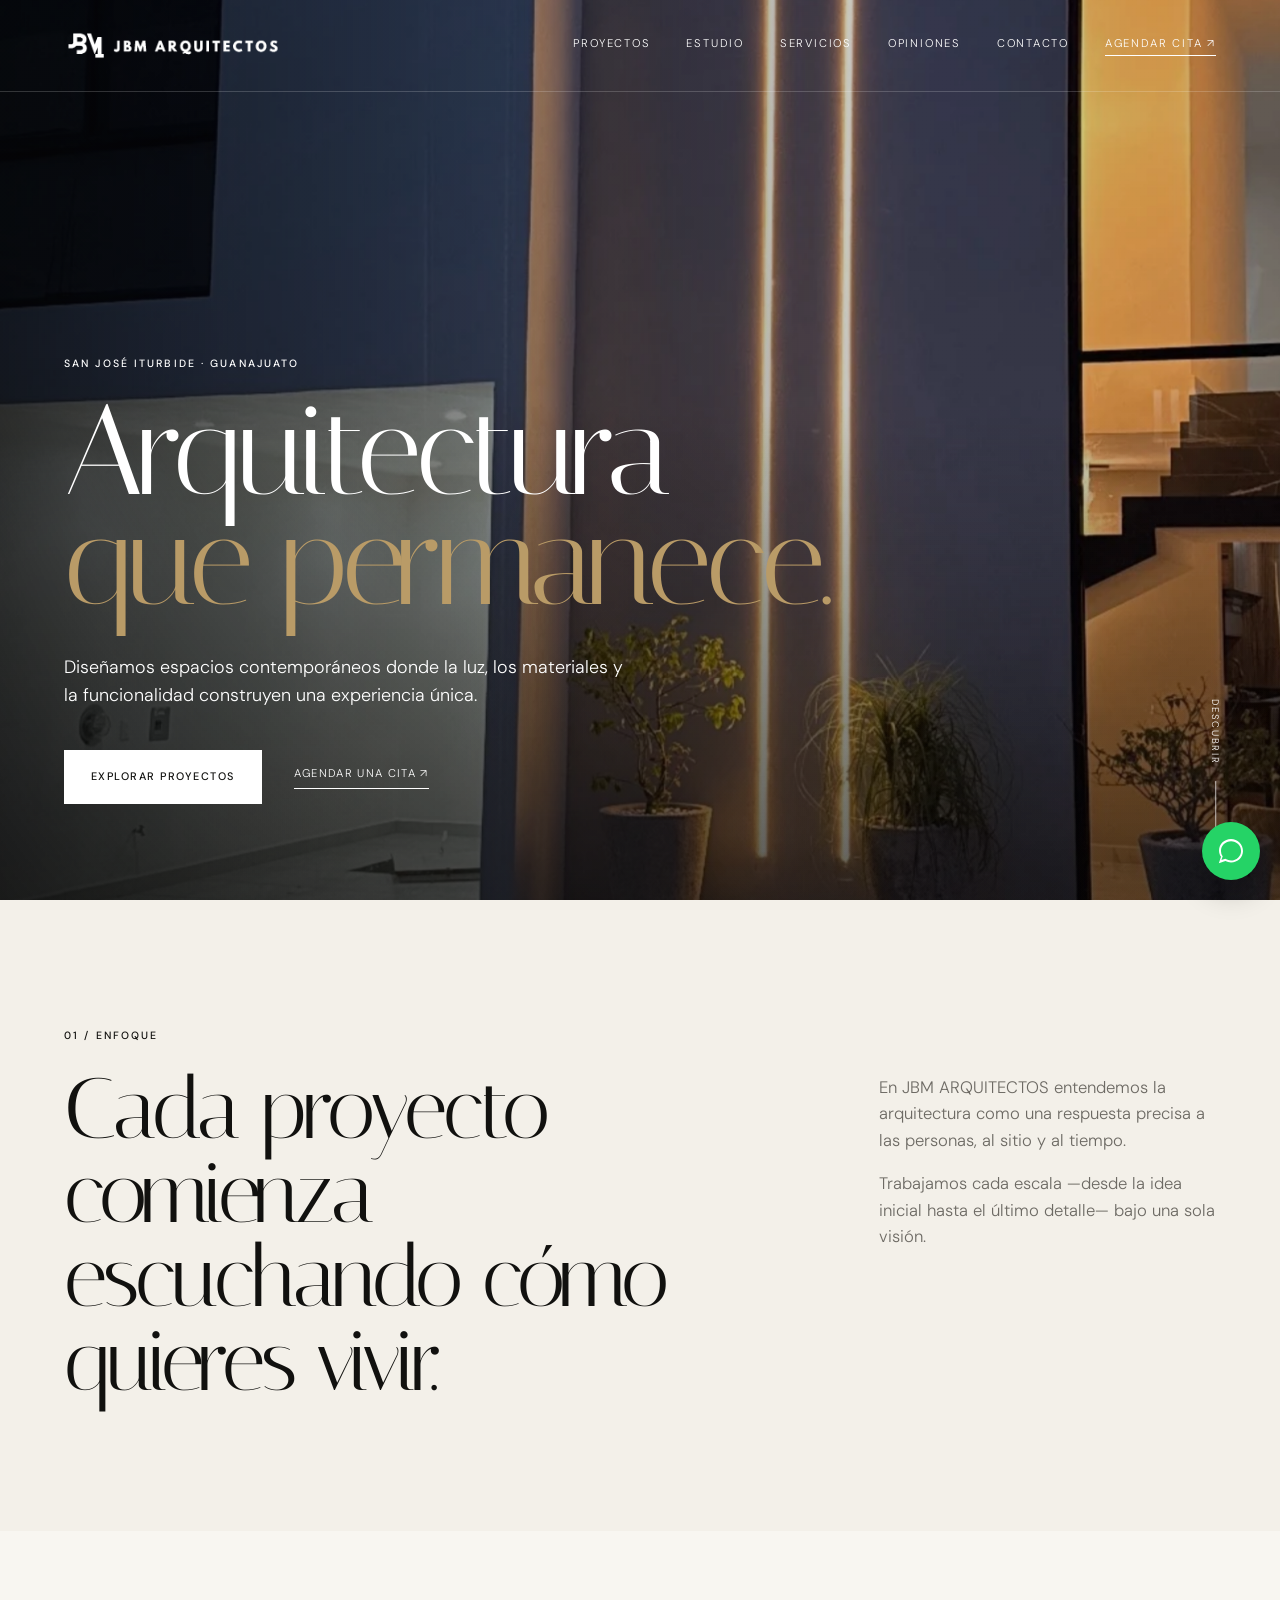
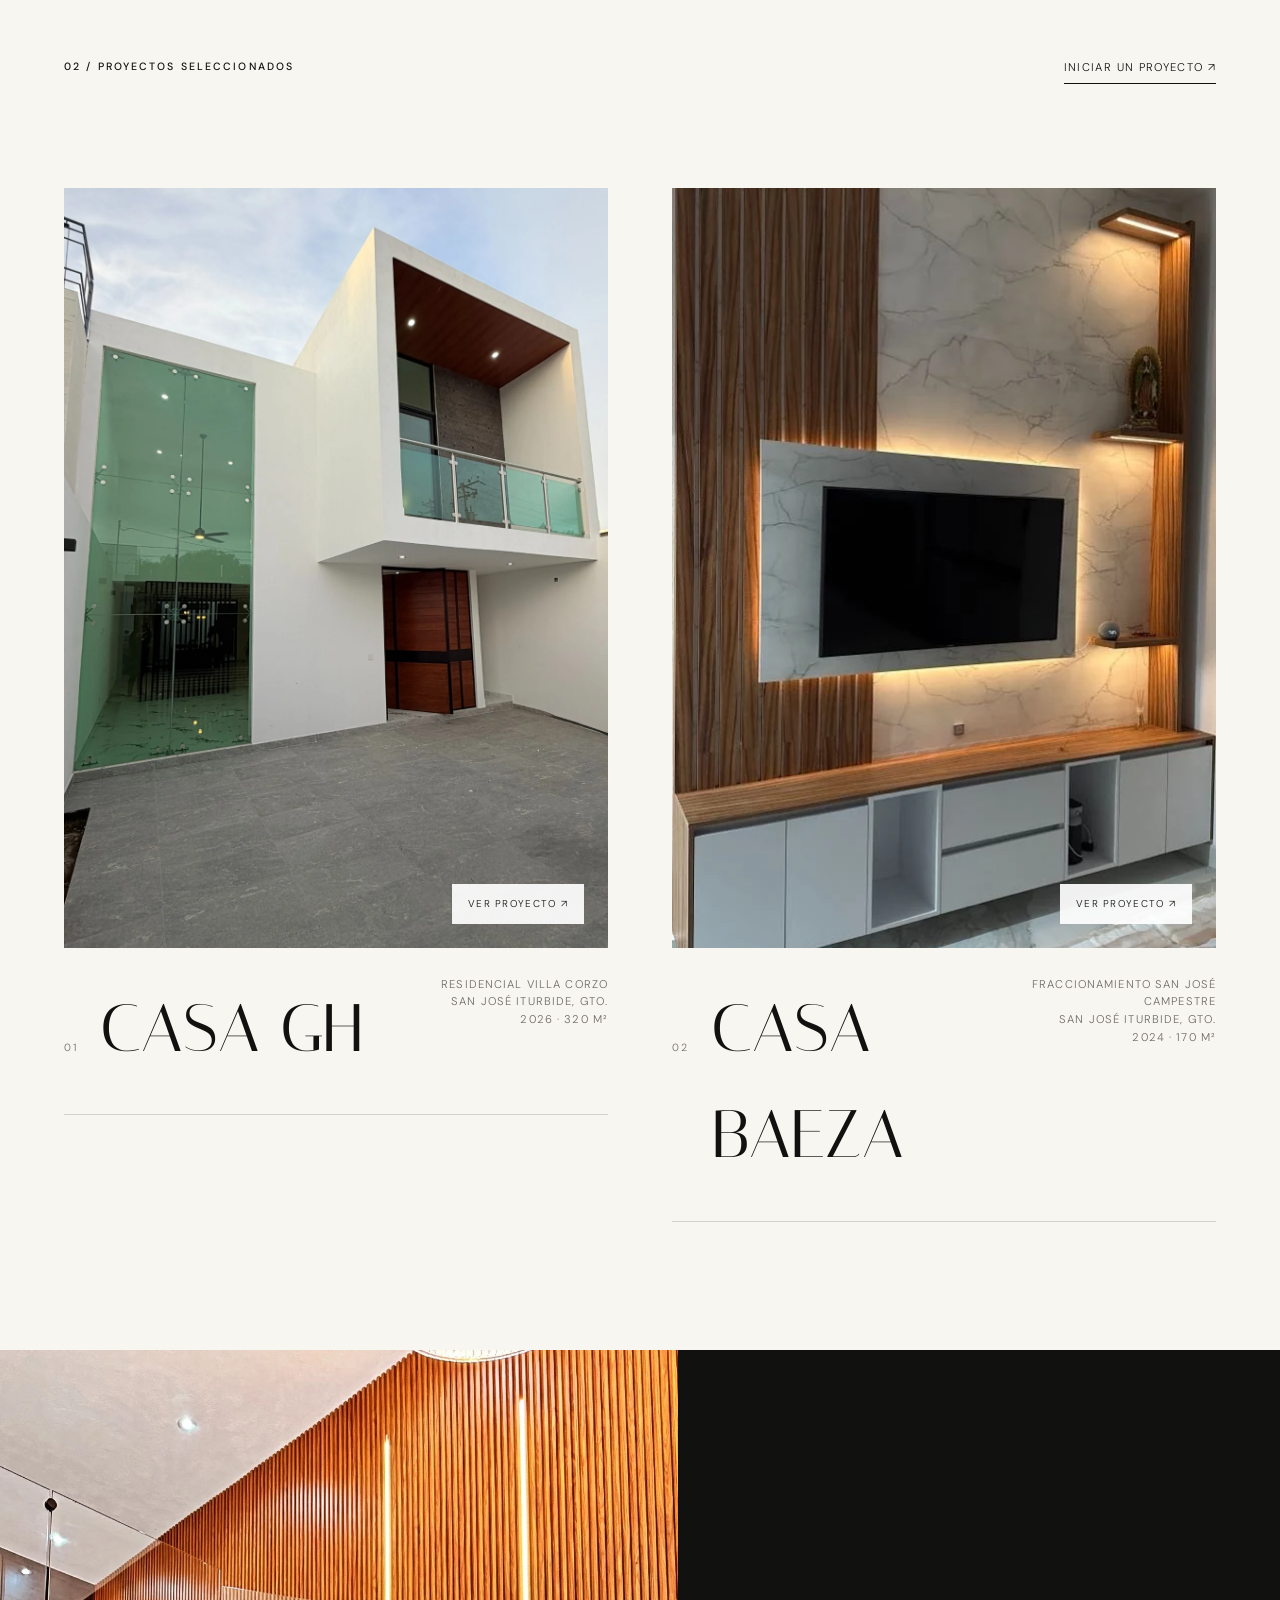
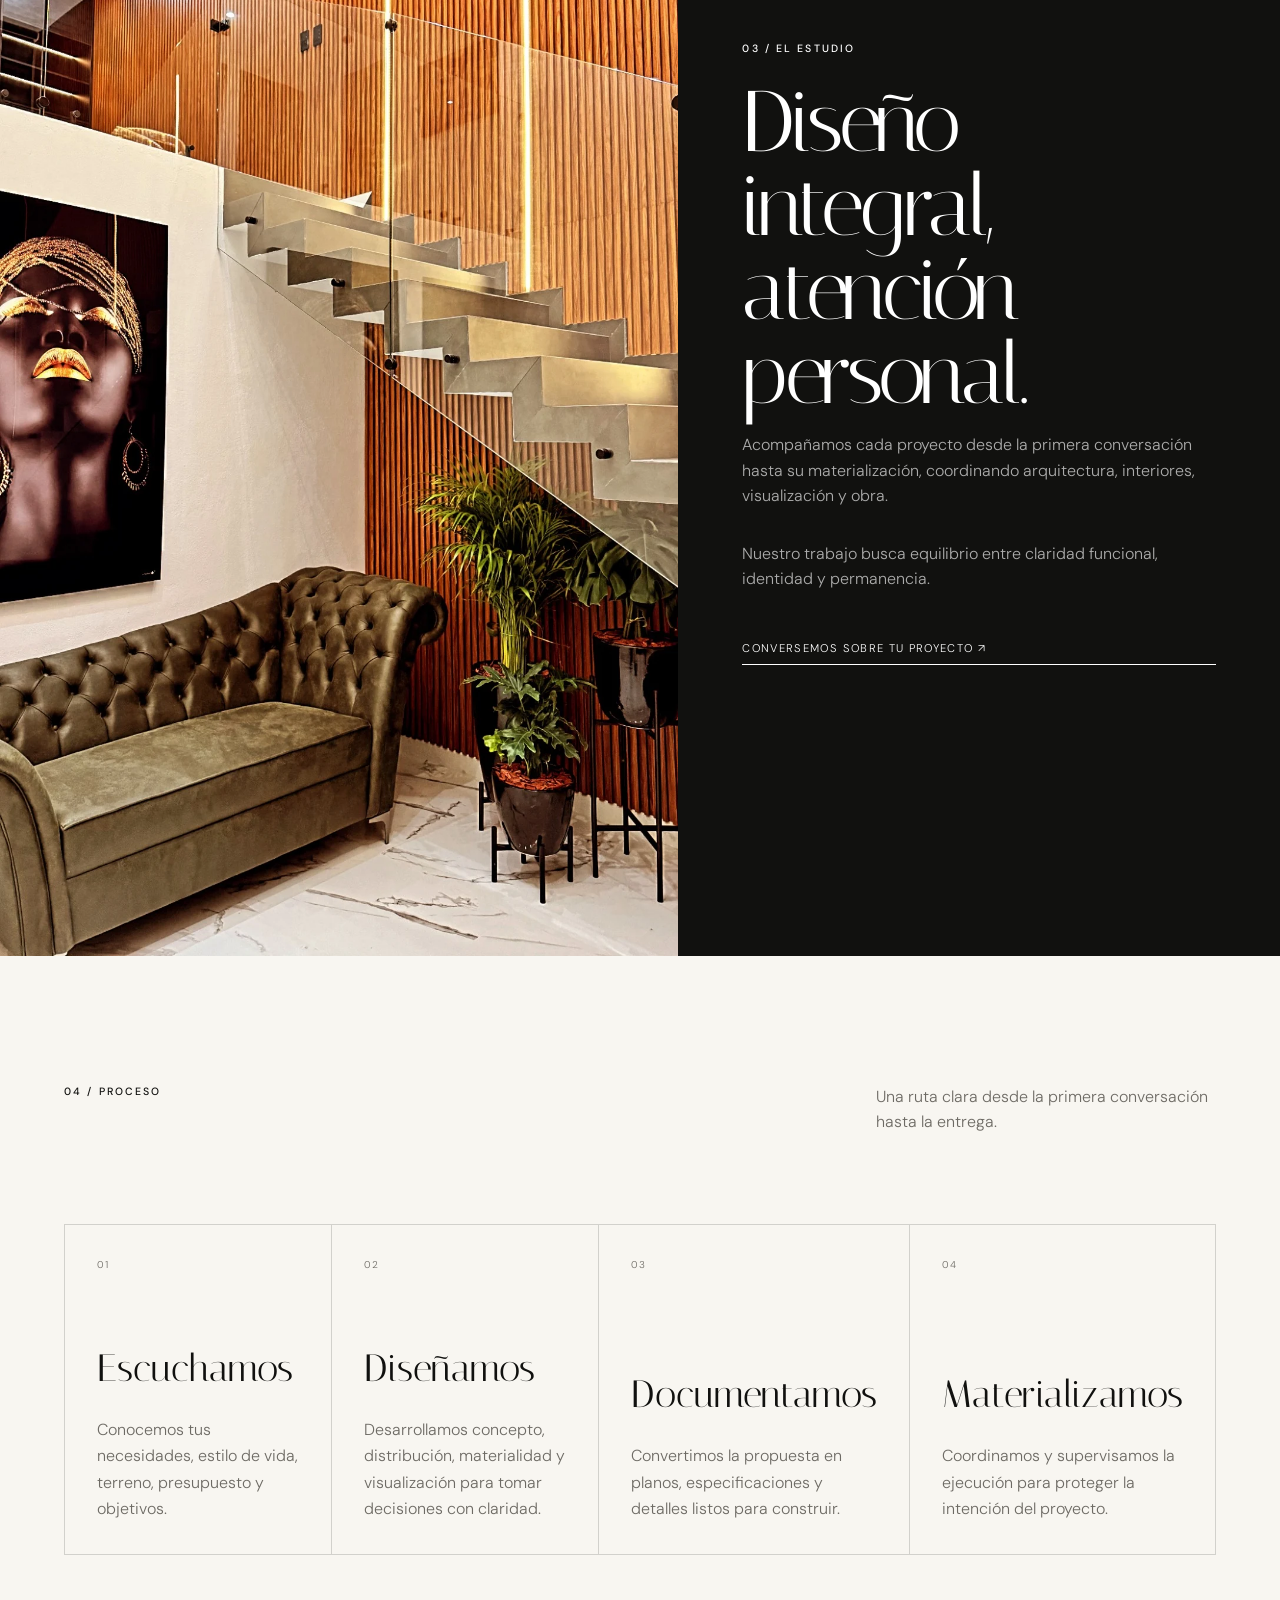
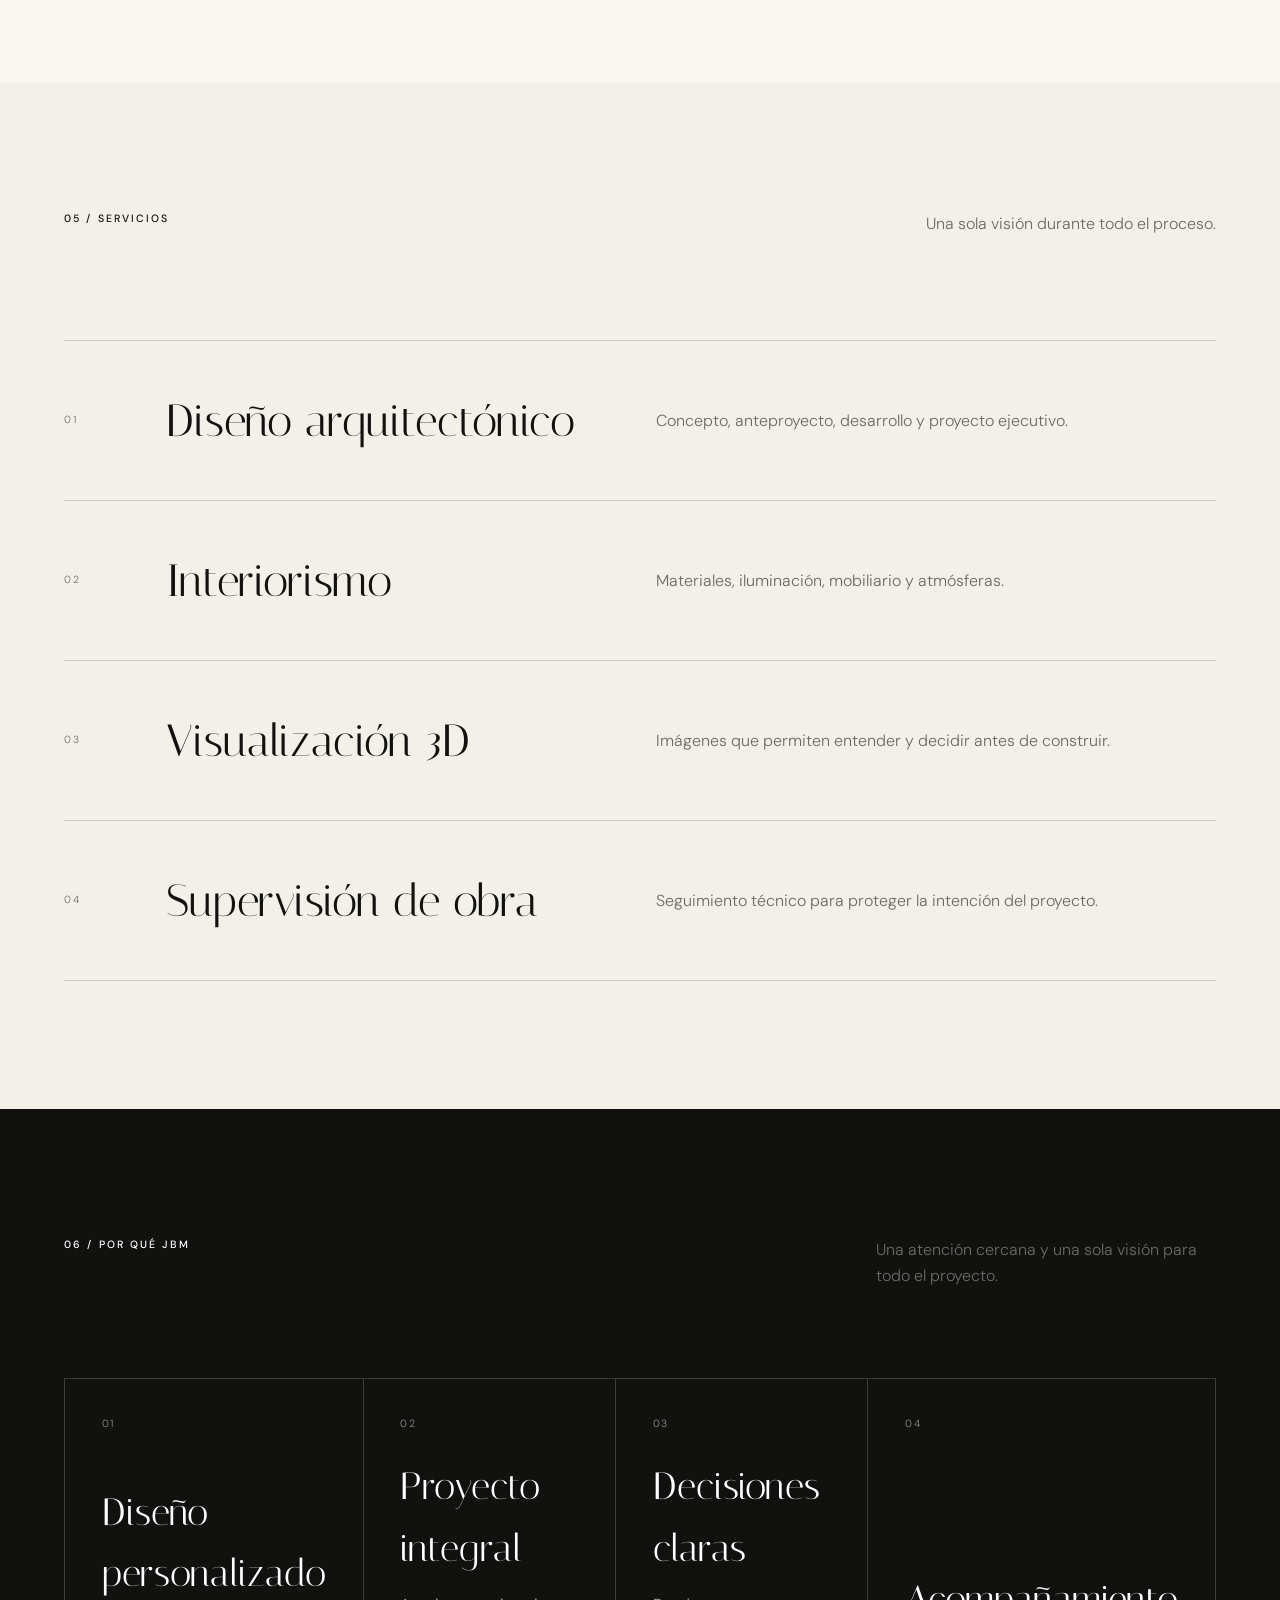
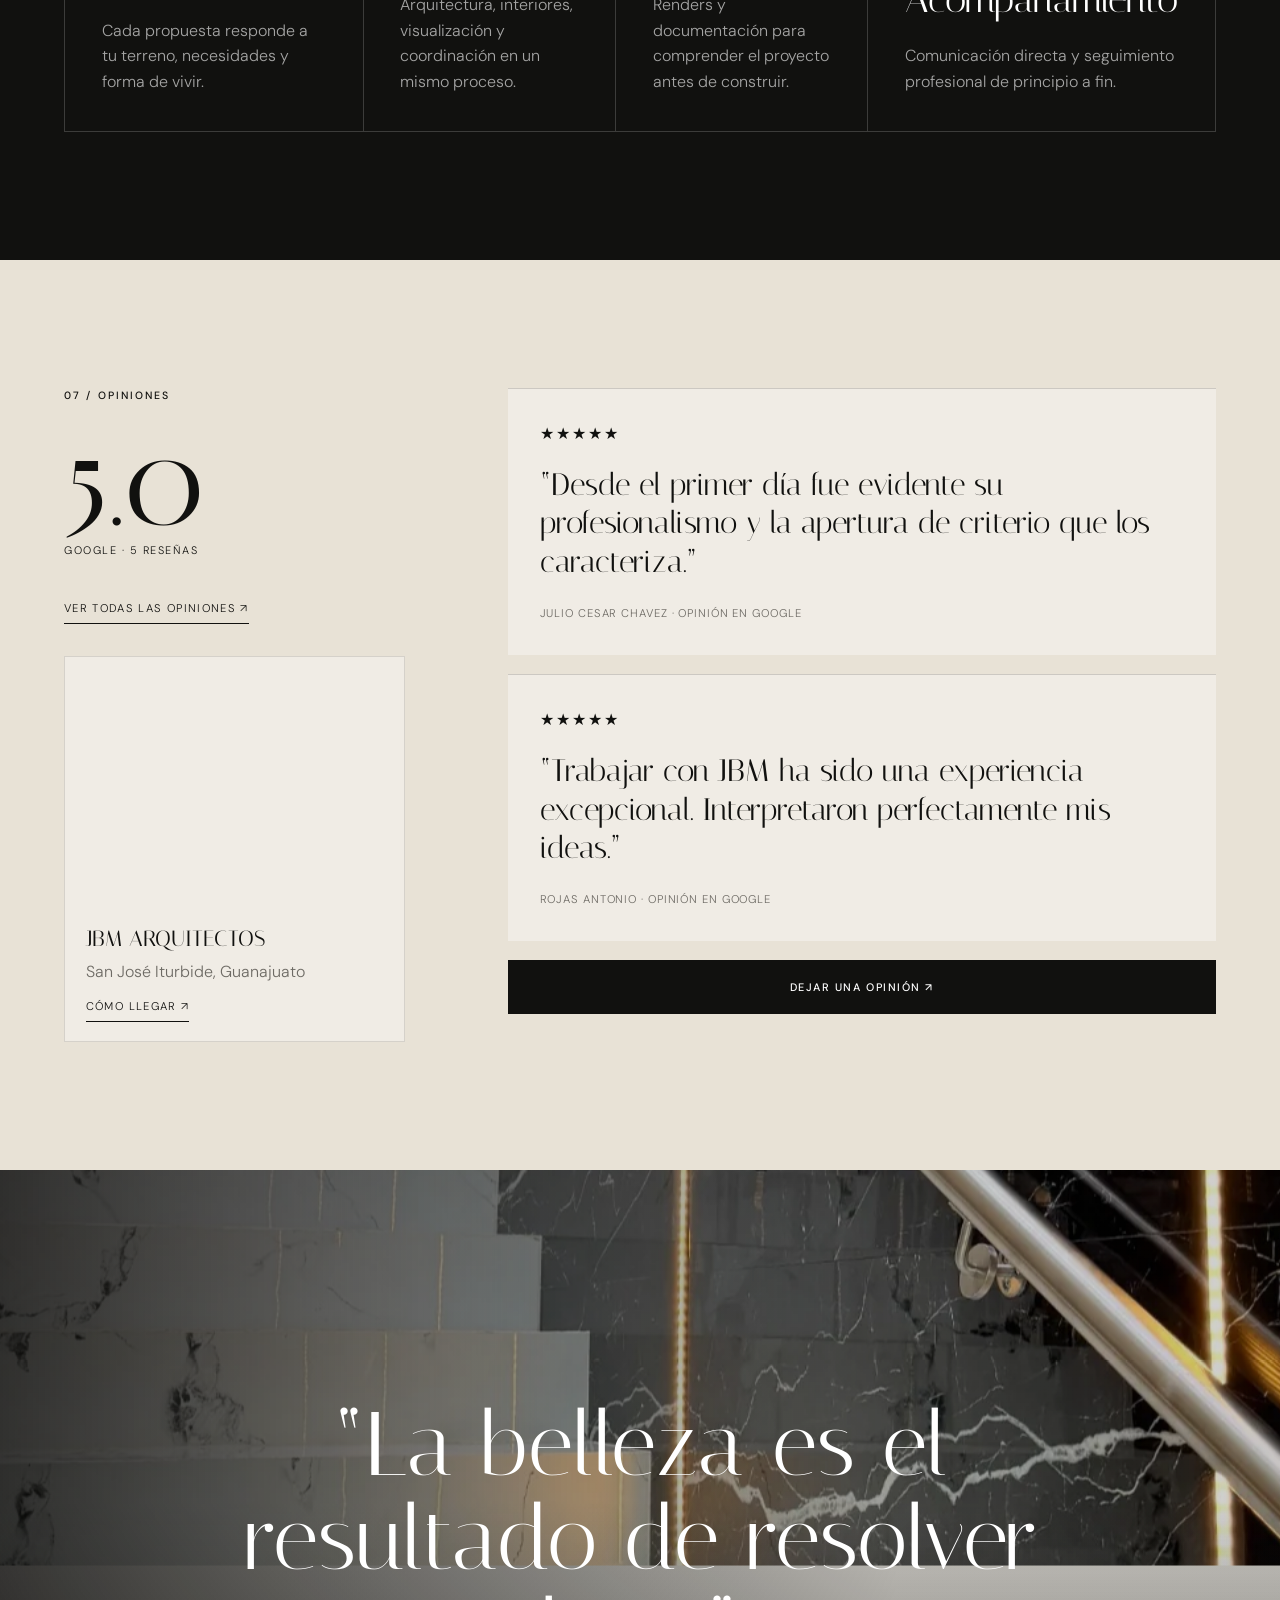
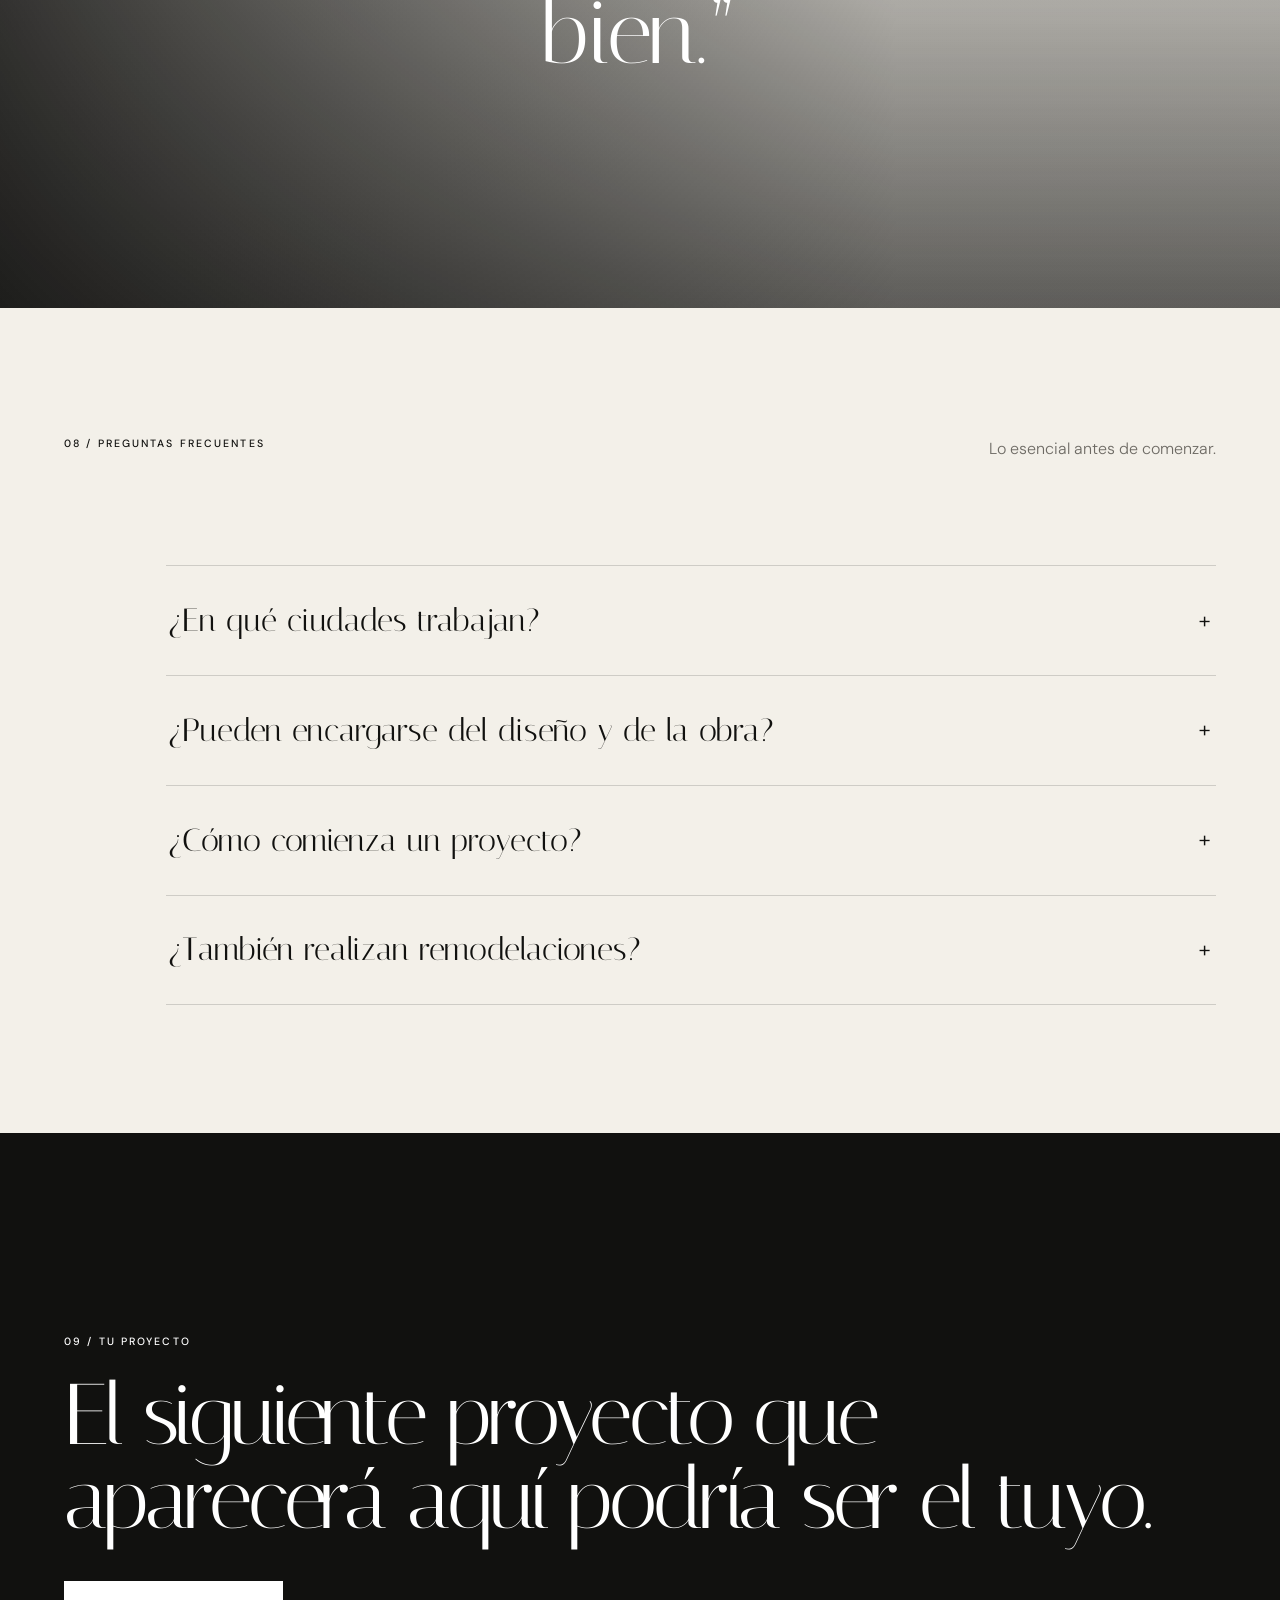
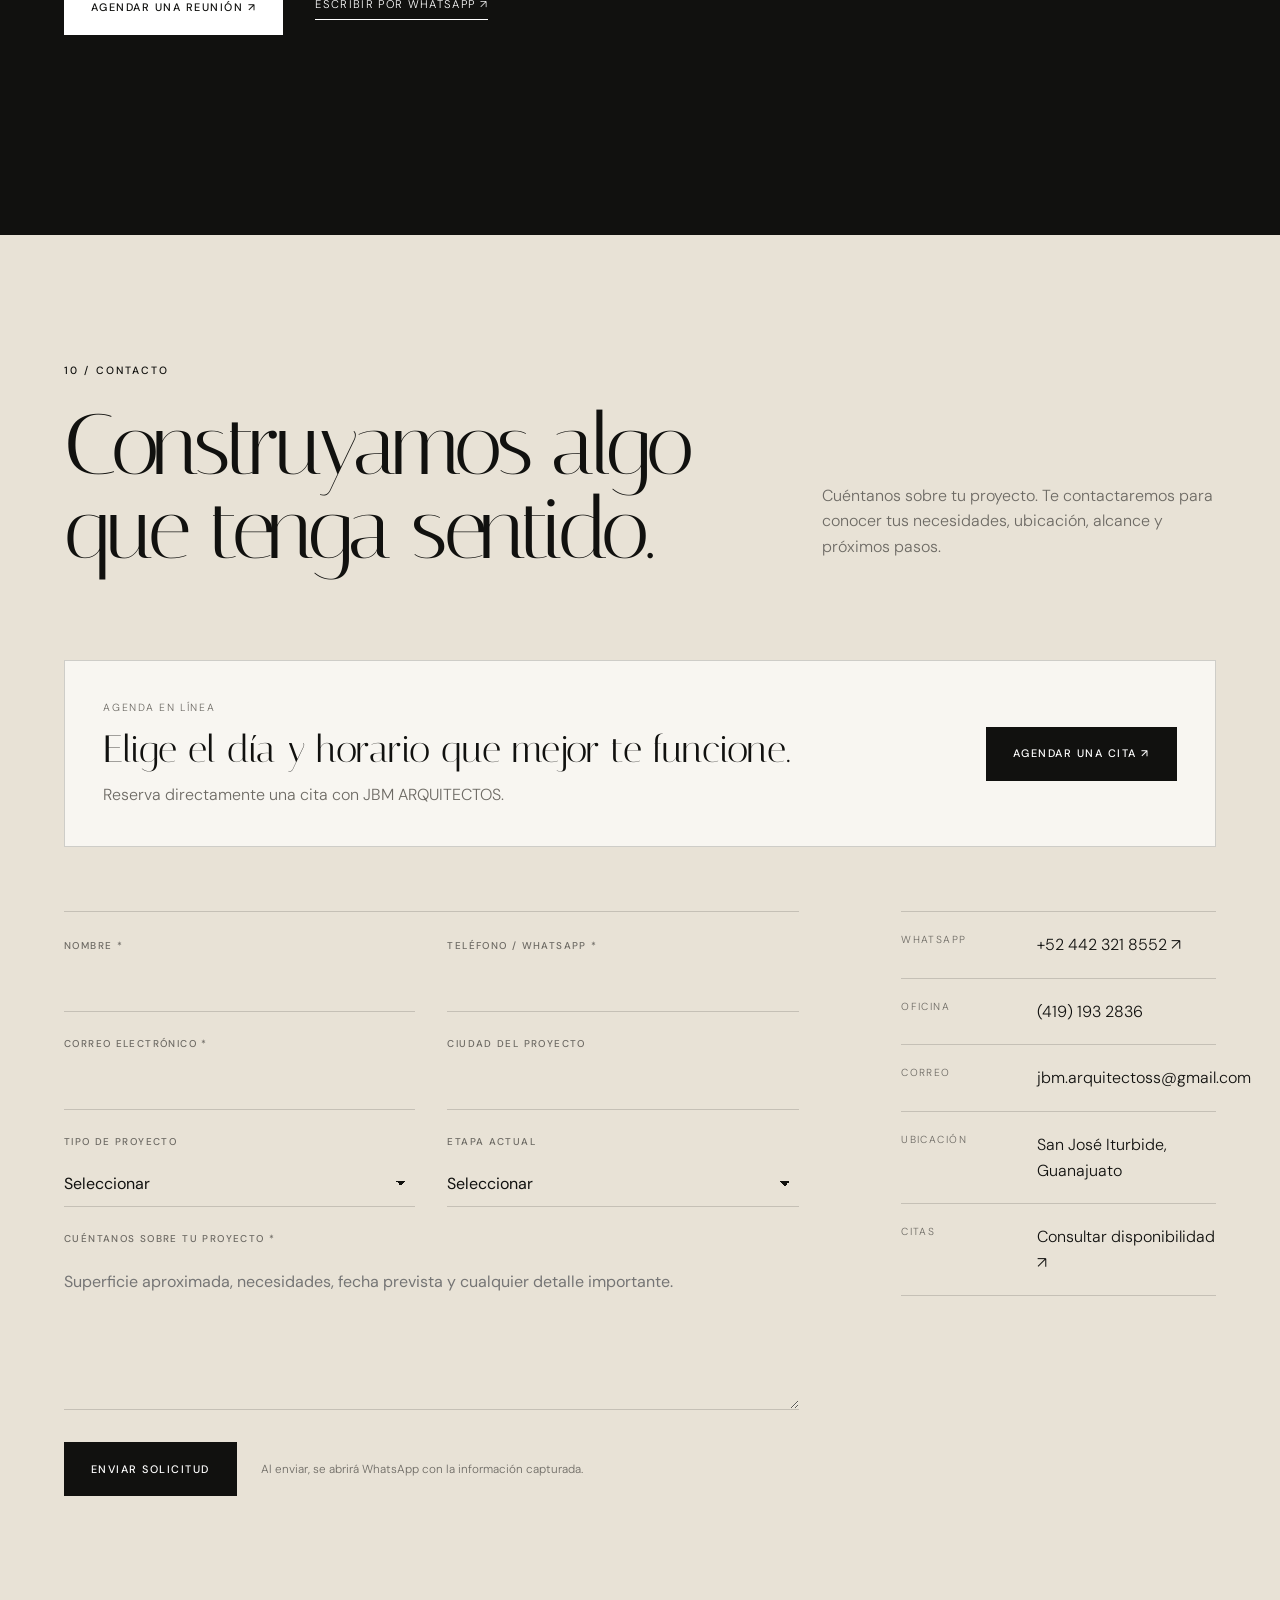
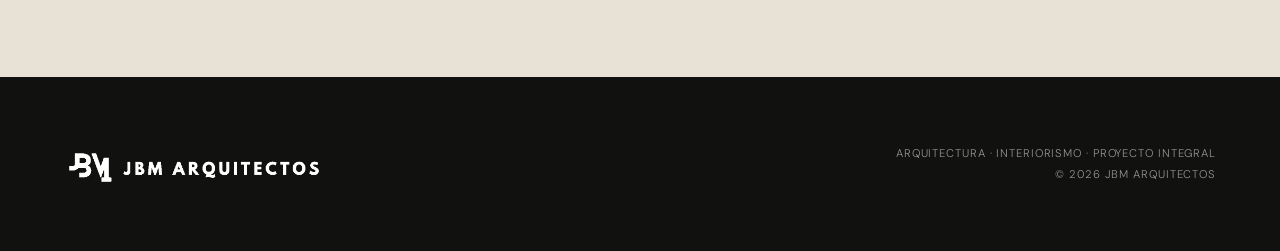
==== commit 2418f57a: "Quitar botón de sonido y agregar mapa en opiniones" ====
--- a/index.html
+++ b/index.html
@@ -21,7 +21,6 @@
 <link crossorigin="" href="https://fonts.gstatic.com" rel="preconnect"/>
 <link href="https://fonts.googleapis.com/css2?family=DM+Sans:wght@300;400;500&amp;family=Italiana&amp;display=swap" rel="stylesheet"/>
 <link href="assets/css/site.css" rel="stylesheet"/>
-<!-- Google tag (gtag.js) -->
 <script async src="https://www.googletagmanager.com/gtag/js?id=G-P9FECXB3LV"></script>
 <script>
   window.dataLayer = window.dataLayer || [];
@@ -56,7 +55,6 @@
   .v4-hero-video{position:absolute;inset:0;width:100%;height:100%;object-fit:cover;z-index:0}
   .hero .hero-image{z-index:0}
   .hero.has-video .hero-image{opacity:0}
-  .v4-sound{position:absolute;z-index:5;right:var(--pad);top:8rem;border:1px solid rgba(255,255,255,.45);background:rgba(10,10,9,.25);backdrop-filter:blur(10px);color:#fff;padding:.65rem .85rem;font-size:.62rem;letter-spacing:.13em;text-transform:uppercase;cursor:pointer}
   .trust-section{background:#11110f;color:#fff}
   .trust-grid{display:grid;grid-template-columns:repeat(4,1fr);border-top:1px solid rgba(255,255,255,.18);border-left:1px solid rgba(255,255,255,.18)}
   .trust-card{min-height:250px;padding:2.3rem;border-right:1px solid rgba(255,255,255,.18);border-bottom:1px solid rgba(255,255,255,.18);display:flex;flex-direction:column;justify-content:space-between}
@@ -73,172 +71,51 @@
   .review-card blockquote{font-family:var(--display);font-size:clamp(1.55rem,2.4vw,2.4rem);line-height:1.25;margin:0 0 1.5rem}
   .review-card footer{padding:0;background:none;color:var(--ink);display:block}
   .review-card footer p{text-align:left;color:var(--muted);margin:0}
+  .review-map{margin-top:2rem;background:rgba(255,255,255,.35);border:1px solid rgba(17,17,15,.12);overflow:hidden}
+  .review-map iframe{display:block;width:100%;height:250px;border:0;filter:grayscale(1);transition:filter .3s ease}
+  .review-map:hover iframe{filter:grayscale(0)}
+  .review-map-info{padding:1.2rem 1.3rem}
+  .review-map-info strong{font-family:var(--display);font-size:1.4rem;line-height:1.1;margin-bottom:.5rem}
+  .review-map-info p{margin:0;color:var(--muted)}
+  .review-map-info a{display:inline-block;margin-top:.8rem}
   .cta-v4{min-height:78svh;background:#11110f;color:#fff;display:flex;align-items:center}
   .cta-v4 .display{max-width:1100px}
   .cta-v4 .hero-actions{margin-top:2.5rem}
   @media(max-width:900px){.trust-grid{grid-template-columns:1fr 1fr}.reviews-v4-grid{grid-template-columns:1fr}}
-  @media(max-width:640px){.trust-grid{grid-template-columns:1fr}.v4-sound{top:auto;bottom:1.2rem;right:1.2rem}.cta-v4{min-height:auto}}
+  @media(max-width:640px){.trust-grid{grid-template-columns:1fr}.cta-v4{min-height:auto}.review-map iframe{height:210px}}
 </style>
 </head>
 <body><a class="skip-link" href="#contenido">Saltar al contenido</a>
 <div aria-hidden="true" class="page-loader"><span>JBM</span></div>
 <header class="header" data-header="">
-<a aria-label="Inicio" class="logo" href="#inicio">
-<img alt="JBM ARQUITECTOS" src="assets/images/logo-horizontal.png"/>
-</a>
-<button aria-controls="main-menu" aria-expanded="false" class="menu-toggle" type="button">
-<span></span><span></span><span class="sr-only">Abrir menú</span>
-</button>
-<nav class="menu" id="main-menu">
-<a href="#proyectos">Proyectos</a>
-<a href="#estudio">Estudio</a>
-<a href="#servicios">Servicios</a>
-<a href="#opiniones">Opiniones</a>
-<a href="#contacto">Contacto</a><a class="menu-booking" href="https://calendar.app.google/h7XwWw9xizAmMNz38" rel="noopener" target="_blank">Agendar cita ↗</a>
-</nav>
+<a aria-label="Inicio" class="logo" href="#inicio"><img alt="JBM ARQUITECTOS" src="assets/images/logo-horizontal.png"/></a>
+<button aria-controls="main-menu" aria-expanded="false" class="menu-toggle" type="button"><span></span><span></span><span class="sr-only">Abrir menú</span></button>
+<nav class="menu" id="main-menu"><a href="#proyectos">Proyectos</a><a href="#estudio">Estudio</a><a href="#servicios">Servicios</a><a href="#opiniones">Opiniones</a><a href="#contacto">Contacto</a><a class="menu-booking" href="https://calendar.app.google/h7XwWw9xizAmMNz38" rel="noopener" target="_blank">Agendar cita ↗</a></nav>
 </header>
 <main id="contenido">
 <section class="hero" id="inicio">
 <video class="v4-hero-video" autoplay muted loop playsinline preload="metadata" poster="assets/images/hero.webp"><source src="jbm-hero.mp4" type="video/mp4"/></video>
-<div class="hero-image" data-parallax=""></div>
-<div class="hero-shade"></div>
-<button class="v4-sound" type="button" aria-label="Activar sonido">Sonido off</button>
-<div class="hero-copy">
-<p class="kicker reveal">SAN JOSÉ ITURBIDE · GUANAJUATO</p>
-<h1 class="reveal">Arquitectura<br/><em>que permanece.</em></h1>
-<p class="hero-lead reveal">Diseñamos espacios contemporáneos donde la luz, los materiales y la funcionalidad construyen una experiencia única.</p>
-<div class="hero-actions reveal">
-<a class="btn btn-light" href="#proyectos">Explorar proyectos</a>
-<a class="underlink" href="https://calendar.app.google/h7XwWw9xizAmMNz38" rel="noopener" target="_blank">Agendar una cita ↗</a>
-</div>
-</div>
+<div class="hero-image" data-parallax=""></div><div class="hero-shade"></div>
+<div class="hero-copy"><p class="kicker reveal">SAN JOSÉ ITURBIDE · GUANAJUATO</p><h1 class="reveal">Arquitectura<br/><em>que permanece.</em></h1><p class="hero-lead reveal">Diseñamos espacios contemporáneos donde la luz, los materiales y la funcionalidad construyen una experiencia única.</p><div class="hero-actions reveal"><a class="btn btn-light" href="#proyectos">Explorar proyectos</a><a class="underlink" href="https://calendar.app.google/h7XwWw9xizAmMNz38" rel="noopener" target="_blank">Agendar una cita ↗</a></div></div>
 <a class="scroll-cue" href="#proyectos"><span>Descubrir</span><i></i></a>
 </section>
-<section class="manifesto section">
-<p class="index-label reveal">01 / Enfoque</p>
-<div class="manifesto-grid">
-<h2 class="display reveal">Cada proyecto comienza escuchando cómo quieres vivir.</h2>
-<div class="body-copy reveal">
-<p>En JBM ARQUITECTOS entendemos la arquitectura como una respuesta precisa a las personas, al sitio y al tiempo.</p>
-<p>Trabajamos cada escala —desde la idea inicial hasta el último detalle— bajo una sola visión.</p>
-</div>
-</div>
-</section>
-<section class="projects section" id="proyectos">
-<div class="section-top reveal">
-<p class="index-label">02 / Proyectos seleccionados</p>
-<a class="underlink dark" href="#contacto">Iniciar un proyecto ↗</a>
-</div>
-<div class="portfolio-grid">
-<article class="portfolio-card reveal">
-<a class="project-media" href="casa-gh.html">
-<img alt="CASA GH" loading="eager" src="assets/images/facade.webp"/>
-<span class="view-pill">Ver proyecto ↗</span>
-</a>
-<div class="featured-meta">
-<div><span>01</span><h2>CASA GH</h2></div>
-<div class="meta-right"><p>Residencial Villa Corzo</p><p>San José Iturbide, Gto.</p><p>2026 · 320 m²</p></div>
-</div>
-</article>
-<article class="portfolio-card reveal">
-<a class="project-media" href="casa-baeza.html">
-<img alt="CASA BAEZA" loading="lazy" src="assets/images/casa-baeza-18-fachada-noche.webp"/>
-<span class="view-pill">Ver proyecto ↗</span>
-</a>
-<div class="featured-meta">
-<div><span>02</span><h2>CASA BAEZA</h2></div>
-<div class="meta-right"><p>Fraccionamiento San José Campestre</p><p>San José Iturbide, Gto.</p><p>2024 · 170 m²</p></div>
-</div>
-</article>
-</div>
-</section>
-<section class="studio" id="estudio">
-<div class="studio-image reveal"><img alt="Interior de doble altura con madera" loading="lazy" src="assets/images/wood-interior.webp"/></div>
-<div class="studio-copy section">
-<p class="index-label reveal">03 / El estudio</p>
-<h2 class="display reveal">Diseño integral, atención personal.</h2>
-<p class="reveal">Acompañamos cada proyecto desde la primera conversación hasta su materialización, coordinando arquitectura, interiores, visualización y obra.</p>
-<p class="reveal">Nuestro trabajo busca equilibrio entre claridad funcional, identidad y permanencia.</p>
-<a class="underlink reveal" href="#contacto">Conversemos sobre tu proyecto ↗</a>
-</div>
-</section>
-<section class="work-process section" id="proceso">
-<div class="section-top reveal"><p class="index-label">04 / Proceso</p><p class="section-note">Una ruta clara desde la primera conversación hasta la entrega.</p></div>
-<div class="process-steps">
-<article class="process-step reveal"><span>01</span><h3>Escuchamos</h3><p>Conocemos tus necesidades, estilo de vida, terreno, presupuesto y objetivos.</p></article>
-<article class="process-step reveal"><span>02</span><h3>Diseñamos</h3><p>Desarrollamos concepto, distribución, materialidad y visualización para tomar decisiones con claridad.</p></article>
-<article class="process-step reveal"><span>03</span><h3>Documentamos</h3><p>Convertimos la propuesta en planos, especificaciones y detalles listos para construir.</p></article>
-<article class="process-step reveal"><span>04</span><h3>Materializamos</h3><p>Coordinamos y supervisamos la ejecución para proteger la intención del proyecto.</p></article>
-</div>
-</section>
-<section class="services section" id="servicios">
-<div class="section-top reveal"><p class="index-label">05 / Servicios</p><p class="section-note">Una sola visión durante todo el proceso.</p></div>
-<div class="service-rows">
-<article class="service reveal"><span>01</span><h3>Diseño arquitectónico</h3><p>Concepto, anteproyecto, desarrollo y proyecto ejecutivo.</p></article>
-<article class="service reveal"><span>02</span><h3>Interiorismo</h3><p>Materiales, iluminación, mobiliario y atmósferas.</p></article>
-<article class="service reveal"><span>03</span><h3>Visualización 3D</h3><p>Imágenes que permiten entender y decidir antes de construir.</p></article>
-<article class="service reveal"><span>04</span><h3>Supervisión de obra</h3><p>Seguimiento técnico para proteger la intención del proyecto.</p></article>
-</div>
-</section>
-<section class="trust-section section">
-<div class="section-top reveal"><p class="index-label">06 / Por qué JBM</p><p class="section-note">Una atención cercana y una sola visión para todo el proyecto.</p></div>
-<div class="trust-grid">
-<article class="trust-card reveal"><span>01</span><div><h3>Diseño personalizado</h3><p>Cada propuesta responde a tu terreno, necesidades y forma de vivir.</p></div></article>
-<article class="trust-card reveal"><span>02</span><div><h3>Proyecto integral</h3><p>Arquitectura, interiores, visualización y coordinación en un mismo proceso.</p></div></article>
-<article class="trust-card reveal"><span>03</span><div><h3>Decisiones claras</h3><p>Renders y documentación para comprender el proyecto antes de construir.</p></div></article>
-<article class="trust-card reveal"><span>04</span><div><h3>Acompañamiento</h3><p>Comunicación directa y seguimiento profesional de principio a fin.</p></div></article>
-</div>
-</section>
-<section class="reviews-v4 section" id="opiniones">
-<div class="reviews-v4-grid">
-<div class="reviews-score reveal"><p class="index-label">07 / Opiniones</p><strong>5.0</strong><span>Google · 5 reseñas</span><div style="margin-top:2rem"><a class="underlink dark" href="https://www.google.com/maps/place/JBM+ARQUITECTOS/@20.9935165,-100.3970036,17z/" target="_blank" rel="noopener">Ver todas las opiniones ↗</a></div></div>
-<div class="reviews-list">
-<article class="review-card reveal"><div class="stars">★★★★★</div><blockquote>“Desde el primer día fue evidente su profesionalismo y la apertura de criterio que los caracteriza.”</blockquote><footer><p>Julio Cesar Chavez · Opinión en Google</p></footer></article>
-<article class="review-card reveal"><div class="stars">★★★★★</div><blockquote>“Trabajar con JBM ha sido una experiencia excepcional. Interpretaron perfectamente mis ideas.”</blockquote><footer><p>Rojas Antonio · Opinión en Google</p></footer></article>
-<a class="btn btn-dark" href="https://g.page/r/CW4ljIvNq_vCEAE/review" target="_blank" rel="noopener">Dejar una opinión ↗</a>
-</div>
-</div>
-</section>
+<section class="manifesto section"><p class="index-label reveal">01 / Enfoque</p><div class="manifesto-grid"><h2 class="display reveal">Cada proyecto comienza escuchando cómo quieres vivir.</h2><div class="body-copy reveal"><p>En JBM ARQUITECTOS entendemos la arquitectura como una respuesta precisa a las personas, al sitio y al tiempo.</p><p>Trabajamos cada escala —desde la idea inicial hasta el último detalle— bajo una sola visión.</p></div></div></section>
+<section class="projects section" id="proyectos"><div class="section-top reveal"><p class="index-label">02 / Proyectos seleccionados</p><a class="underlink dark" href="#contacto">Iniciar un proyecto ↗</a></div><div class="portfolio-grid"><article class="portfolio-card reveal"><a class="project-media" href="casa-gh.html"><img alt="CASA GH" loading="eager" src="assets/images/facade.webp"/><span class="view-pill">Ver proyecto ↗</span></a><div class="featured-meta"><div><span>01</span><h2>CASA GH</h2></div><div class="meta-right"><p>Residencial Villa Corzo</p><p>San José Iturbide, Gto.</p><p>2026 · 320 m²</p></div></div></article><article class="portfolio-card reveal"><a class="project-media" href="casa-baeza.html"><img alt="CASA BAEZA" loading="lazy" src="assets/images/casa-baeza-18-fachada-noche.webp"/><span class="view-pill">Ver proyecto ↗</span></a><div class="featured-meta"><div><span>02</span><h2>CASA BAEZA</h2></div><div class="meta-right"><p>Fraccionamiento San José Campestre</p><p>San José Iturbide, Gto.</p><p>2024 · 170 m²</p></div></div></article></div></section>
+<section class="studio" id="estudio"><div class="studio-image reveal"><img alt="Interior de doble altura con madera" loading="lazy" src="assets/images/wood-interior.webp"/></div><div class="studio-copy section"><p class="index-label reveal">03 / El estudio</p><h2 class="display reveal">Diseño integral, atención personal.</h2><p class="reveal">Acompañamos cada proyecto desde la primera conversación hasta su materialización, coordinando arquitectura, interiores, visualización y obra.</p><p class="reveal">Nuestro trabajo busca equilibrio entre claridad funcional, identidad y permanencia.</p><a class="underlink reveal" href="#contacto">Conversemos sobre tu proyecto ↗</a></div></section>
+<section class="work-process section" id="proceso"><div class="section-top reveal"><p class="index-label">04 / Proceso</p><p class="section-note">Una ruta clara desde la primera conversación hasta la entrega.</p></div><div class="process-steps"><article class="process-step reveal"><span>01</span><h3>Escuchamos</h3><p>Conocemos tus necesidades, estilo de vida, terreno, presupuesto y objetivos.</p></article><article class="process-step reveal"><span>02</span><h3>Diseñamos</h3><p>Desarrollamos concepto, distribución, materialidad y visualización para tomar decisiones con claridad.</p></article><article class="process-step reveal"><span>03</span><h3>Documentamos</h3><p>Convertimos la propuesta en planos, especificaciones y detalles listos para construir.</p></article><article class="process-step reveal"><span>04</span><h3>Materializamos</h3><p>Coordinamos y supervisamos la ejecución para proteger la intención del proyecto.</p></article></div></section>
+<section class="services section" id="servicios"><div class="section-top reveal"><p class="index-label">05 / Servicios</p><p class="section-note">Una sola visión durante todo el proceso.</p></div><div class="service-rows"><article class="service reveal"><span>01</span><h3>Diseño arquitectónico</h3><p>Concepto, anteproyecto, desarrollo y proyecto ejecutivo.</p></article><article class="service reveal"><span>02</span><h3>Interiorismo</h3><p>Materiales, iluminación, mobiliario y atmósferas.</p></article><article class="service reveal"><span>03</span><h3>Visualización 3D</h3><p>Imágenes que permiten entender y decidir antes de construir.</p></article><article class="service reveal"><span>04</span><h3>Supervisión de obra</h3><p>Seguimiento técnico para proteger la intención del proyecto.</p></article></div></section>
+<section class="trust-section section"><div class="section-top reveal"><p class="index-label">06 / Por qué JBM</p><p class="section-note">Una atención cercana y una sola visión para todo el proyecto.</p></div><div class="trust-grid"><article class="trust-card reveal"><span>01</span><div><h3>Diseño personalizado</h3><p>Cada propuesta responde a tu terreno, necesidades y forma de vivir.</p></div></article><article class="trust-card reveal"><span>02</span><div><h3>Proyecto integral</h3><p>Arquitectura, interiores, visualización y coordinación en un mismo proceso.</p></div></article><article class="trust-card reveal"><span>03</span><div><h3>Decisiones claras</h3><p>Renders y documentación para comprender el proyecto antes de construir.</p></div></article><article class="trust-card reveal"><span>04</span><div><h3>Acompañamiento</h3><p>Comunicación directa y seguimiento profesional de principio a fin.</p></div></article></div></section>
+<section class="reviews-v4 section" id="opiniones"><div class="reviews-v4-grid"><div class="reviews-score reveal"><p class="index-label">07 / Opiniones</p><strong>5.0</strong><span>Google · 5 reseñas</span><div style="margin-top:2rem"><a class="underlink dark" href="https://www.google.com/maps/place/JBM+ARQUITECTOS/@20.9935165,-100.3970036,17z/" target="_blank" rel="noopener">Ver todas las opiniones ↗</a></div><div class="review-map reveal"><iframe title="Ubicación de JBM ARQUITECTOS en San José Iturbide" src="https://www.google.com/maps?q=20.9935165,-100.3970036&z=16&output=embed" loading="lazy" referrerpolicy="no-referrer-when-downgrade" allowfullscreen></iframe><div class="review-map-info"><strong>JBM ARQUITECTOS</strong><p>San José Iturbide, Guanajuato</p><a class="underlink dark" href="https://maps.app.goo.gl/k8FFsKT5fi1p92pv8" target="_blank" rel="noopener">Cómo llegar ↗</a></div></div></div><div class="reviews-list"><article class="review-card reveal"><div class="stars">★★★★★</div><blockquote>“Desde el primer día fue evidente su profesionalismo y la apertura de criterio que los caracteriza.”</blockquote><footer><p>Julio Cesar Chavez · Opinión en Google</p></footer></article><article class="review-card reveal"><div class="stars">★★★★★</div><blockquote>“Trabajar con JBM ha sido una experiencia excepcional. Interpretaron perfectamente mis ideas.”</blockquote><footer><p>Rojas Antonio · Opinión en Google</p></footer></article><a class="btn btn-dark" href="https://g.page/r/CW4ljIvNq_vCEAE/review" target="_blank" rel="noopener">Dejar una opinión ↗</a></div></div></section>
 <section class="quote-section"><div class="quote-image" data-parallax=""></div><div class="quote-shade"></div><blockquote class="reveal">“La belleza es el resultado de resolver bien.”</blockquote></section>
-<section class="faq section" id="preguntas">
-<div class="section-top reveal"><p class="index-label">08 / Preguntas frecuentes</p><p class="section-note">Lo esencial antes de comenzar.</p></div>
-<div class="faq-list">
-<details class="reveal"><summary>¿En qué ciudades trabajan?</summary><p>La base del estudio está en San José Iturbide, Guanajuato. Atendemos proyectos en el Bajío y evaluamos proyectos en otras ubicaciones según su alcance.</p></details>
-<details class="reveal"><summary>¿Pueden encargarse del diseño y de la obra?</summary><p>Sí. Podemos desarrollar arquitectura, interiorismo, proyecto ejecutivo, coordinación y ejecución de obra bajo una visión integral.</p></details>
-<details class="reveal"><summary>¿Cómo comienza un proyecto?</summary><p>Iniciamos con una reunión para conocer necesidades, ubicación, superficie, presupuesto y tiempos.</p></details>
-<details class="reveal"><summary>¿También realizan remodelaciones?</summary><p>Sí. Analizamos el inmueble existente y planteamos intervenciones que mejoren funcionamiento, imagen e iluminación.</p></details>
-</div>
-</section>
+<section class="faq section" id="preguntas"><div class="section-top reveal"><p class="index-label">08 / Preguntas frecuentes</p><p class="section-note">Lo esencial antes de comenzar.</p></div><div class="faq-list"><details class="reveal"><summary>¿En qué ciudades trabajan?</summary><p>La base del estudio está en San José Iturbide, Guanajuato. Atendemos proyectos en el Bajío y evaluamos proyectos en otras ubicaciones según su alcance.</p></details><details class="reveal"><summary>¿Pueden encargarse del diseño y de la obra?</summary><p>Sí. Podemos desarrollar arquitectura, interiorismo, proyecto ejecutivo, coordinación y ejecución de obra bajo una visión integral.</p></details><details class="reveal"><summary>¿Cómo comienza un proyecto?</summary><p>Iniciamos con una reunión para conocer necesidades, ubicación, superficie, presupuesto y tiempos.</p></details><details class="reveal"><summary>¿También realizan remodelaciones?</summary><p>Sí. Analizamos el inmueble existente y planteamos intervenciones que mejoren funcionamiento, imagen e iluminación.</p></details></div></section>
 <section class="cta-v4 section"><div><p class="index-label reveal">09 / Tu proyecto</p><h2 class="display reveal">El siguiente proyecto que aparecerá aquí podría ser el tuyo.</h2><div class="hero-actions reveal"><a class="btn btn-light" href="https://calendar.app.google/h7XwWw9xizAmMNz38" target="_blank" rel="noopener">Agendar una reunión ↗</a><a class="underlink" href="https://wa.me/524423218552?text=Hola%20JBM%20ARQUITECTOS,%20quiero%20platicar%20sobre%20mi%20proyecto." target="_blank" rel="noopener">Escribir por WhatsApp ↗</a></div></div></section>
-<section class="contact section" id="contacto">
-<p class="index-label reveal">10 / Contacto</p>
-<div class="contact-heading"><h2 class="display reveal">Construyamos algo que tenga sentido.</h2><p class="reveal">Cuéntanos sobre tu proyecto. Te contactaremos para conocer tus necesidades, ubicación, alcance y próximos pasos.</p></div>
-<div class="booking-card reveal"><div><span class="booking-eyebrow">Agenda en línea</span><h3>Elige el día y horario que mejor te funcione.</h3><p>Reserva directamente una cita con JBM ARQUITECTOS.</p></div><a class="btn btn-dark booking-button" href="https://calendar.app.google/h7XwWw9xizAmMNz38" rel="noopener" target="_blank">Agendar una cita ↗</a></div>
-<div class="contact-layout">
-<form class="contact-form reveal" id="contact-form"><div class="form-grid"><label><span>Nombre *</span><input autocomplete="name" name="nombre" required type="text"/></label><label><span>Teléfono / WhatsApp *</span><input autocomplete="tel" name="telefono" required type="tel"/></label><label><span>Correo electrónico *</span><input autocomplete="email" name="correo" required type="email"/></label><label><span>Ciudad del proyecto</span><input autocomplete="address-level2" name="ciudad" type="text"/></label><label><span>Tipo de proyecto</span><select name="tipo"><option value="">Seleccionar</option><option>Casa habitación</option><option>Remodelación</option><option>Interiorismo</option><option>Proyecto comercial</option><option>Otro</option></select></label><label><span>Etapa actual</span><select name="etapa"><option value="">Seleccionar</option><option>Buscando terreno</option><option>Ya cuento con terreno</option><option>Tengo un anteproyecto</option><option>Proyecto en construcción</option><option>Solo interiorismo</option></select></label><label class="form-full"><span>Cuéntanos sobre tu proyecto *</span><textarea name="mensaje" placeholder="Superficie aproximada, necesidades, fecha prevista y cualquier detalle importante." required rows="6"></textarea></label></div><div class="form-actions"><button class="btn btn-dark" type="submit">Enviar solicitud</button><p class="form-note">Al enviar, se abrirá WhatsApp con la información capturada.</p></div><p aria-live="polite" class="form-status" id="form-status"></p></form>
-<aside class="contact-details reveal"><div><span>WhatsApp</span><a href="https://wa.me/524423218552" rel="noopener" target="_blank">+52 442 321 8552 ↗</a></div><div><span>Oficina</span><a href="tel:+524191932836">(419) 193 2836</a></div><div><span>Correo</span><a href="mailto:jbm.arquitectoss@gmail.com">jbm.arquitectoss@gmail.com</a></div><div><span>Ubicación</span><p>San José Iturbide, Guanajuato</p></div><div><span>Citas</span><a href="https://calendar.app.google/h7XwWw9xizAmMNz38" rel="noopener" target="_blank">Consultar disponibilidad ↗</a></div></aside>
-</div>
-</section>
+<section class="contact section" id="contacto"><p class="index-label reveal">10 / Contacto</p><div class="contact-heading"><h2 class="display reveal">Construyamos algo que tenga sentido.</h2><p class="reveal">Cuéntanos sobre tu proyecto. Te contactaremos para conocer tus necesidades, ubicación, alcance y próximos pasos.</p></div><div class="booking-card reveal"><div><span class="booking-eyebrow">Agenda en línea</span><h3>Elige el día y horario que mejor te funcione.</h3><p>Reserva directamente una cita con JBM ARQUITECTOS.</p></div><a class="btn btn-dark booking-button" href="https://calendar.app.google/h7XwWw9xizAmMNz38" rel="noopener" target="_blank">Agendar una cita ↗</a></div><div class="contact-layout"><form class="contact-form reveal" id="contact-form"><div class="form-grid"><label><span>Nombre *</span><input autocomplete="name" name="nombre" required type="text"/></label><label><span>Teléfono / WhatsApp *</span><input autocomplete="tel" name="telefono" required type="tel"/></label><label><span>Correo electrónico *</span><input autocomplete="email" name="correo" required type="email"/></label><label><span>Ciudad del proyecto</span><input autocomplete="address-level2" name="ciudad" type="text"/></label><label><span>Tipo de proyecto</span><select name="tipo"><option value="">Seleccionar</option><option>Casa habitación</option><option>Remodelación</option><option>Interiorismo</option><option>Proyecto comercial</option><option>Otro</option></select></label><label><span>Etapa actual</span><select name="etapa"><option value="">Seleccionar</option><option>Buscando terreno</option><option>Ya cuento con terreno</option><option>Tengo un anteproyecto</option><option>Proyecto en construcción</option><option>Solo interiorismo</option></select></label><label class="form-full"><span>Cuéntanos sobre tu proyecto *</span><textarea name="mensaje" placeholder="Superficie aproximada, necesidades, fecha prevista y cualquier detalle importante." required rows="6"></textarea></label></div><div class="form-actions"><button class="btn btn-dark" type="submit">Enviar solicitud</button><p class="form-note">Al enviar, se abrirá WhatsApp con la información capturada.</p></div><p aria-live="polite" class="form-status" id="form-status"></p></form><aside class="contact-details reveal"><div><span>WhatsApp</span><a href="https://wa.me/524423218552" rel="noopener" target="_blank">+52 442 321 8552 ↗</a></div><div><span>Oficina</span><a href="tel:+524191932836">(419) 193 2836</a></div><div><span>Correo</span><a href="mailto:jbm.arquitectoss@gmail.com">jbm.arquitectoss@gmail.com</a></div><div><span>Ubicación</span><p>San José Iturbide, Guanajuato</p></div><div><span>Citas</span><a href="https://calendar.app.google/h7XwWw9xizAmMNz38" rel="noopener" target="_blank">Consultar disponibilidad ↗</a></div></aside></div></section>
 </main>
 <footer><img alt="JBM ARQUITECTOS" src="assets/images/logo-horizontal.png"/><div><p>Arquitectura · Interiorismo · Proyecto integral</p><p>© <span data-year=""></span> JBM ARQUITECTOS</p></div></footer>
 <div aria-hidden="true" aria-label="Galería" class="lightbox" role="dialog"><button aria-label="Cerrar galería" class="lightbox-close">×</button><button aria-label="Imagen anterior" class="lightbox-prev">←</button><figure><img alt="" src=""/><figcaption></figcaption></figure><button aria-label="Imagen siguiente" class="lightbox-next">→</button></div>
 <a aria-label="Escribir a JBM ARQUITECTOS por WhatsApp" class="whatsapp-float" href="https://wa.me/524423218552?text=Hola%20JBM%20ARQUITECTOS,%20quiero%20información%20para%20mi%20proyecto." rel="noopener" target="_blank"><svg aria-hidden="true" viewBox="0 0 32 32"><path d="M16.02 3.2c-7.06 0-12.8 5.5-12.8 12.27 0 2.42.74 4.78 2.13 6.77L3 29l7.05-2.24a13.18 13.18 0 0 0 5.96 1.42h.01c7.05 0 12.79-5.5 12.79-12.27S23.07 3.2 16.02 3.2Zm0 22.91h-.01a11.03 11.03 0 0 1-5.62-1.55l-.4-.23-4.18 1.33 1.36-3.94-.26-.4a10.05 10.05 0 0 1-1.62-5.45c0-5.63 4.81-10.21 10.73-10.21 5.91 0 10.72 4.58 10.72 10.21 0 5.64-4.81 10.24-10.72 10.24Z"></path></svg></a>
 <script src="assets/js/site.js"></script>
-<script>
-  const heroVideo=document.querySelector('.v4-hero-video');
-  const soundButton=document.querySelector('.v4-sound');
-  if(heroVideo){
-    heroVideo.addEventListener('canplay',()=>document.querySelector('.hero')?.classList.add('has-video'));
-    heroVideo.play().catch(()=>{});
-  }
-  soundButton?.addEventListener('click',()=>{
-    if(!heroVideo)return;
-    heroVideo.muted=!heroVideo.muted;
-    soundButton.textContent=heroVideo.muted?'Sonido off':'Sonido on';
-    soundButton.setAttribute('aria-label',heroVideo.muted?'Activar sonido':'Desactivar sonido');
-    if(!heroVideo.muted)heroVideo.play().catch(()=>{});
-  });
-</script>
+<script>const heroVideo=document.querySelector('.v4-hero-video');if(heroVideo){heroVideo.addEventListener('canplay',()=>document.querySelector('.hero')?.classList.add('has-video'));heroVideo.play().catch(()=>{});}</script>
 <div aria-label="Acciones de contacto" class="mobile-contact-bar"><a href="https://wa.me/524423218552?text=Hola%20JBM%20ARQUITECTOS,%20quiero%20platicar%20sobre%20mi%20proyecto." rel="noopener" target="_blank">WhatsApp</a><a href="https://calendar.app.google/h7XwWw9xizAmMNz38" rel="noopener" target="_blank">Agendar cita</a></div>
 </body>
 </html>
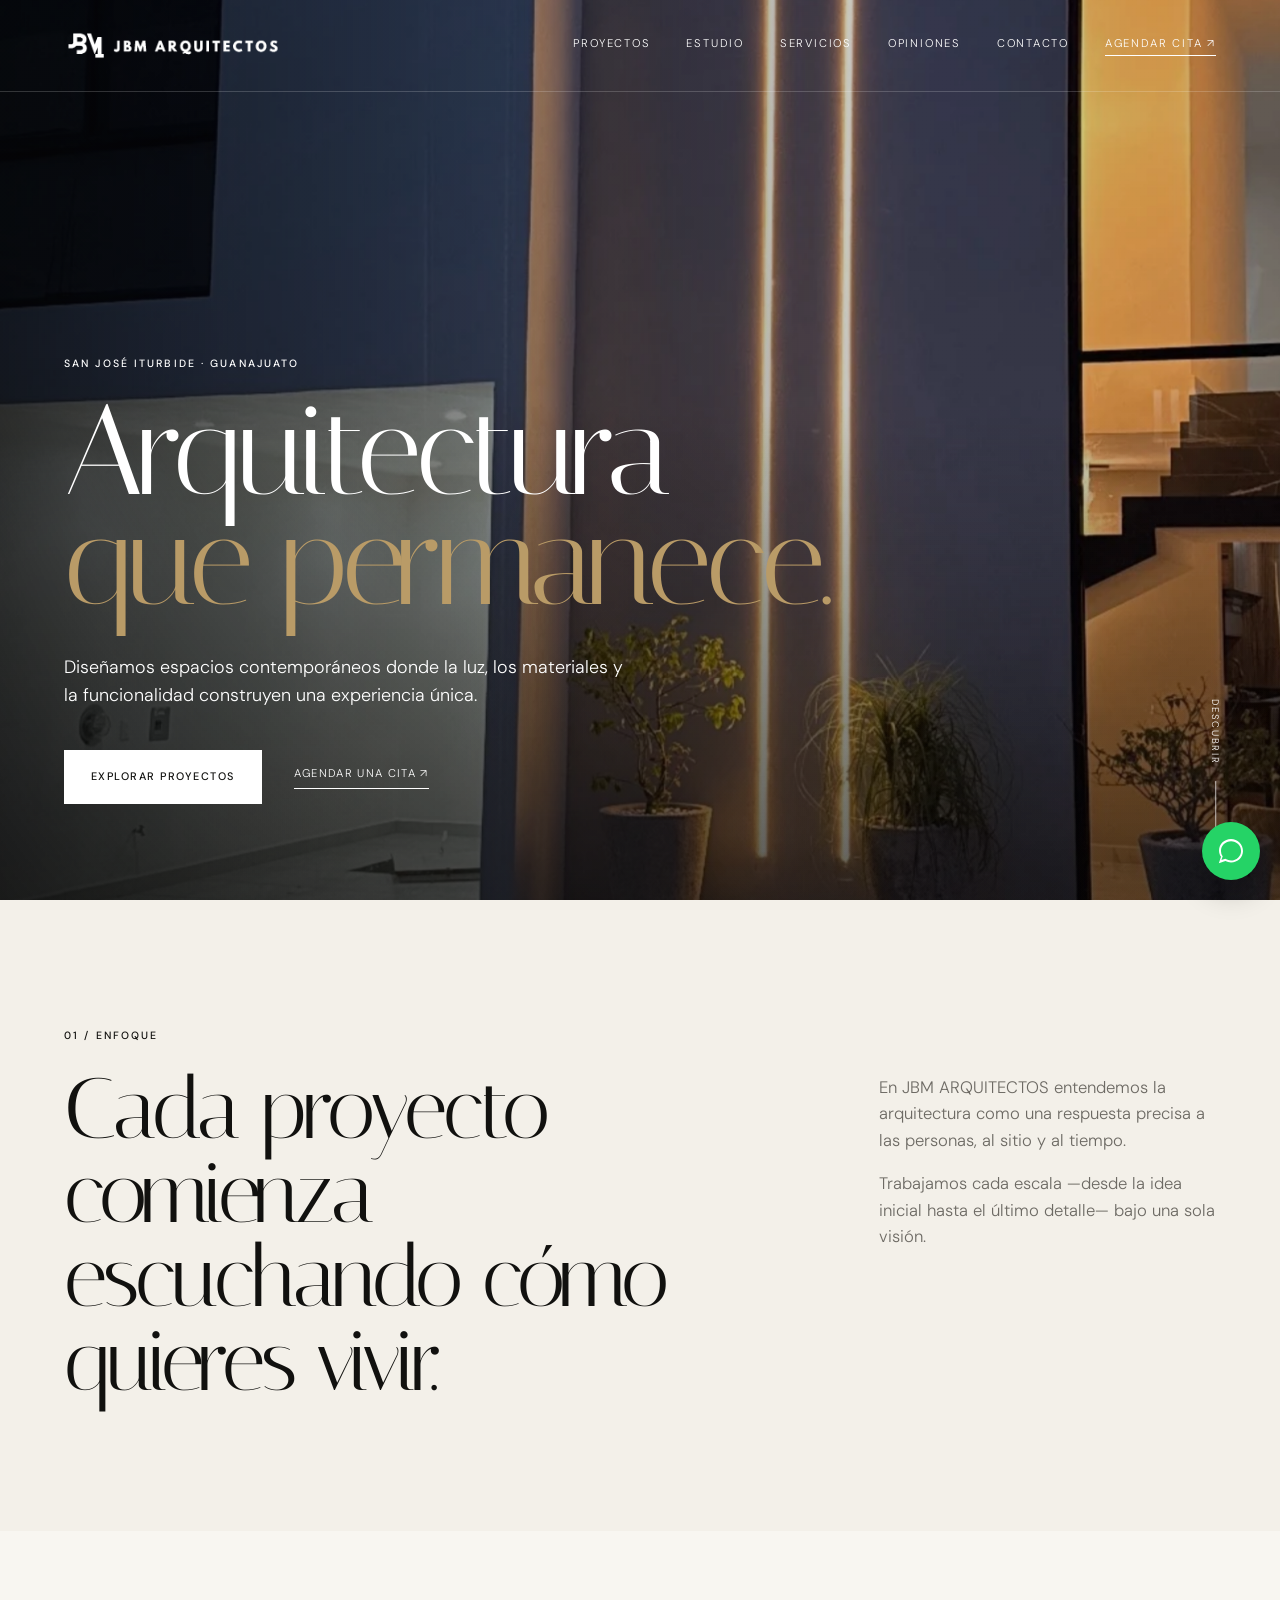
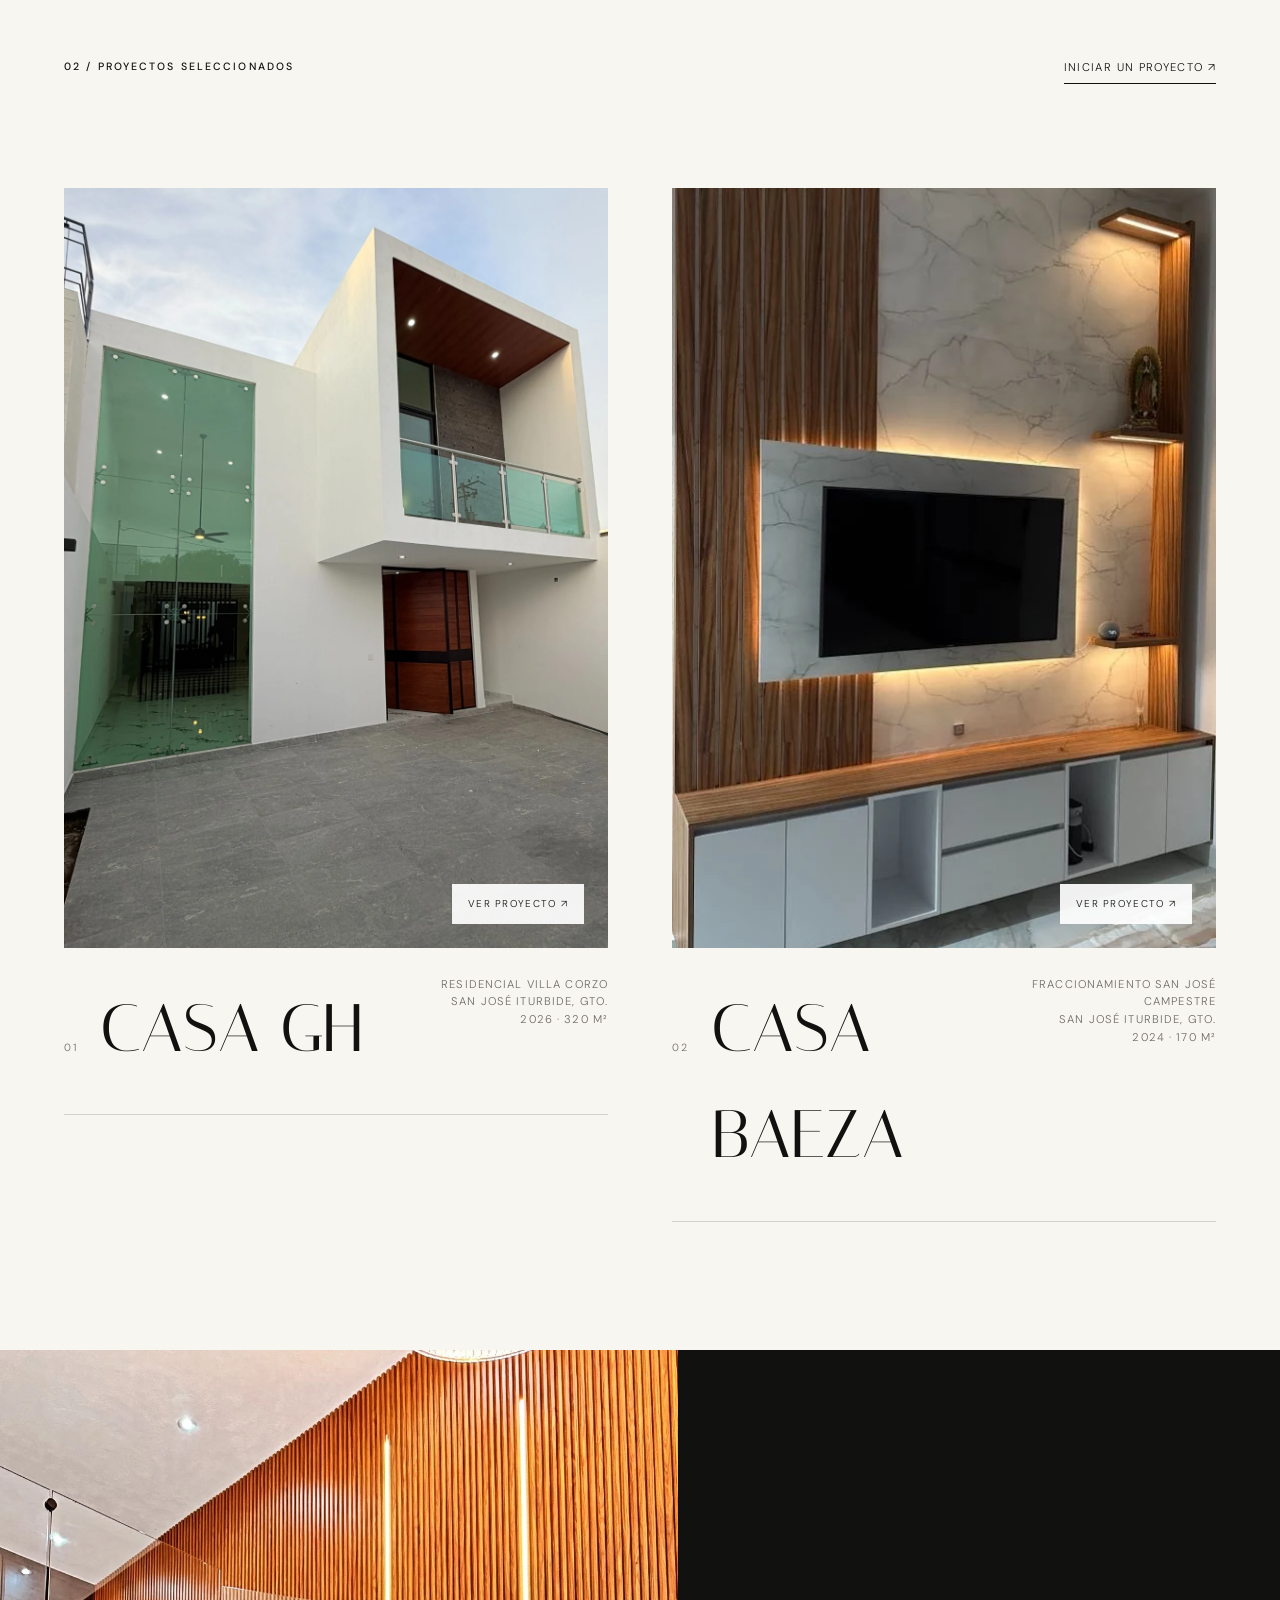
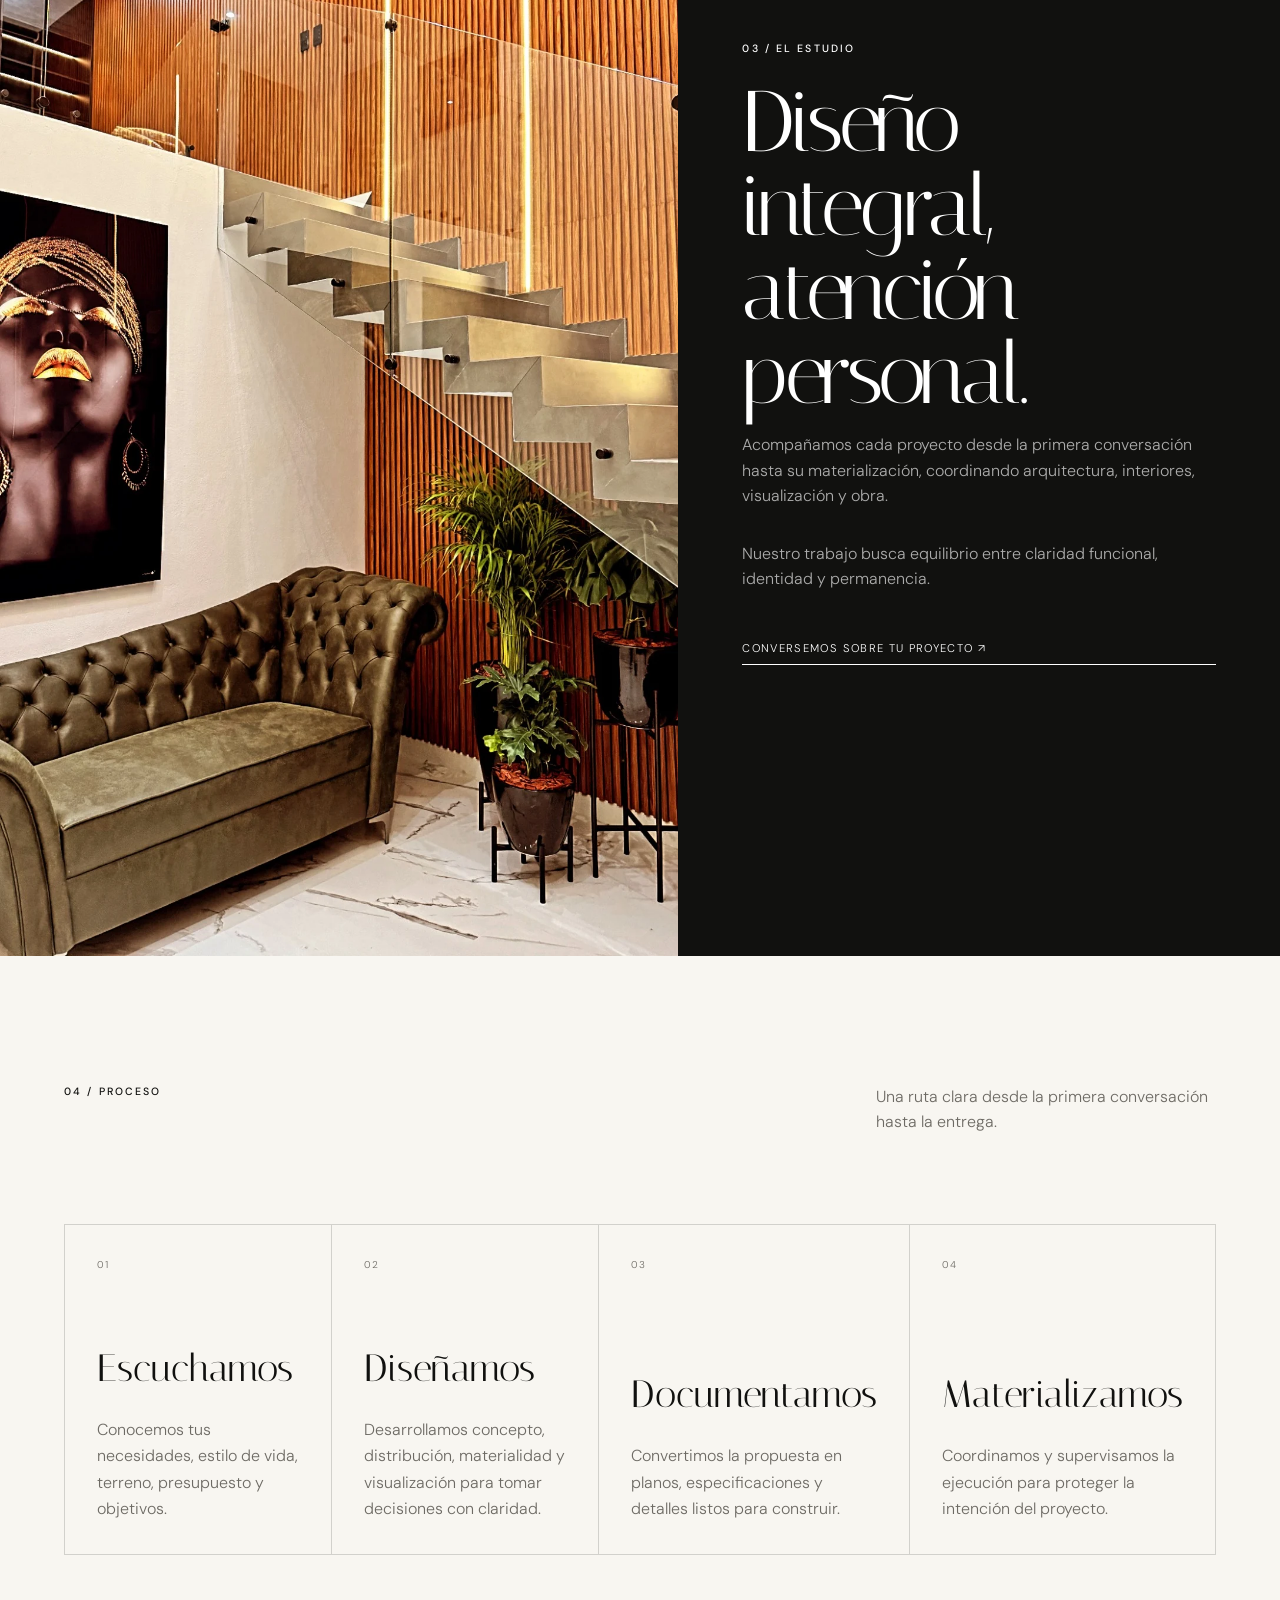
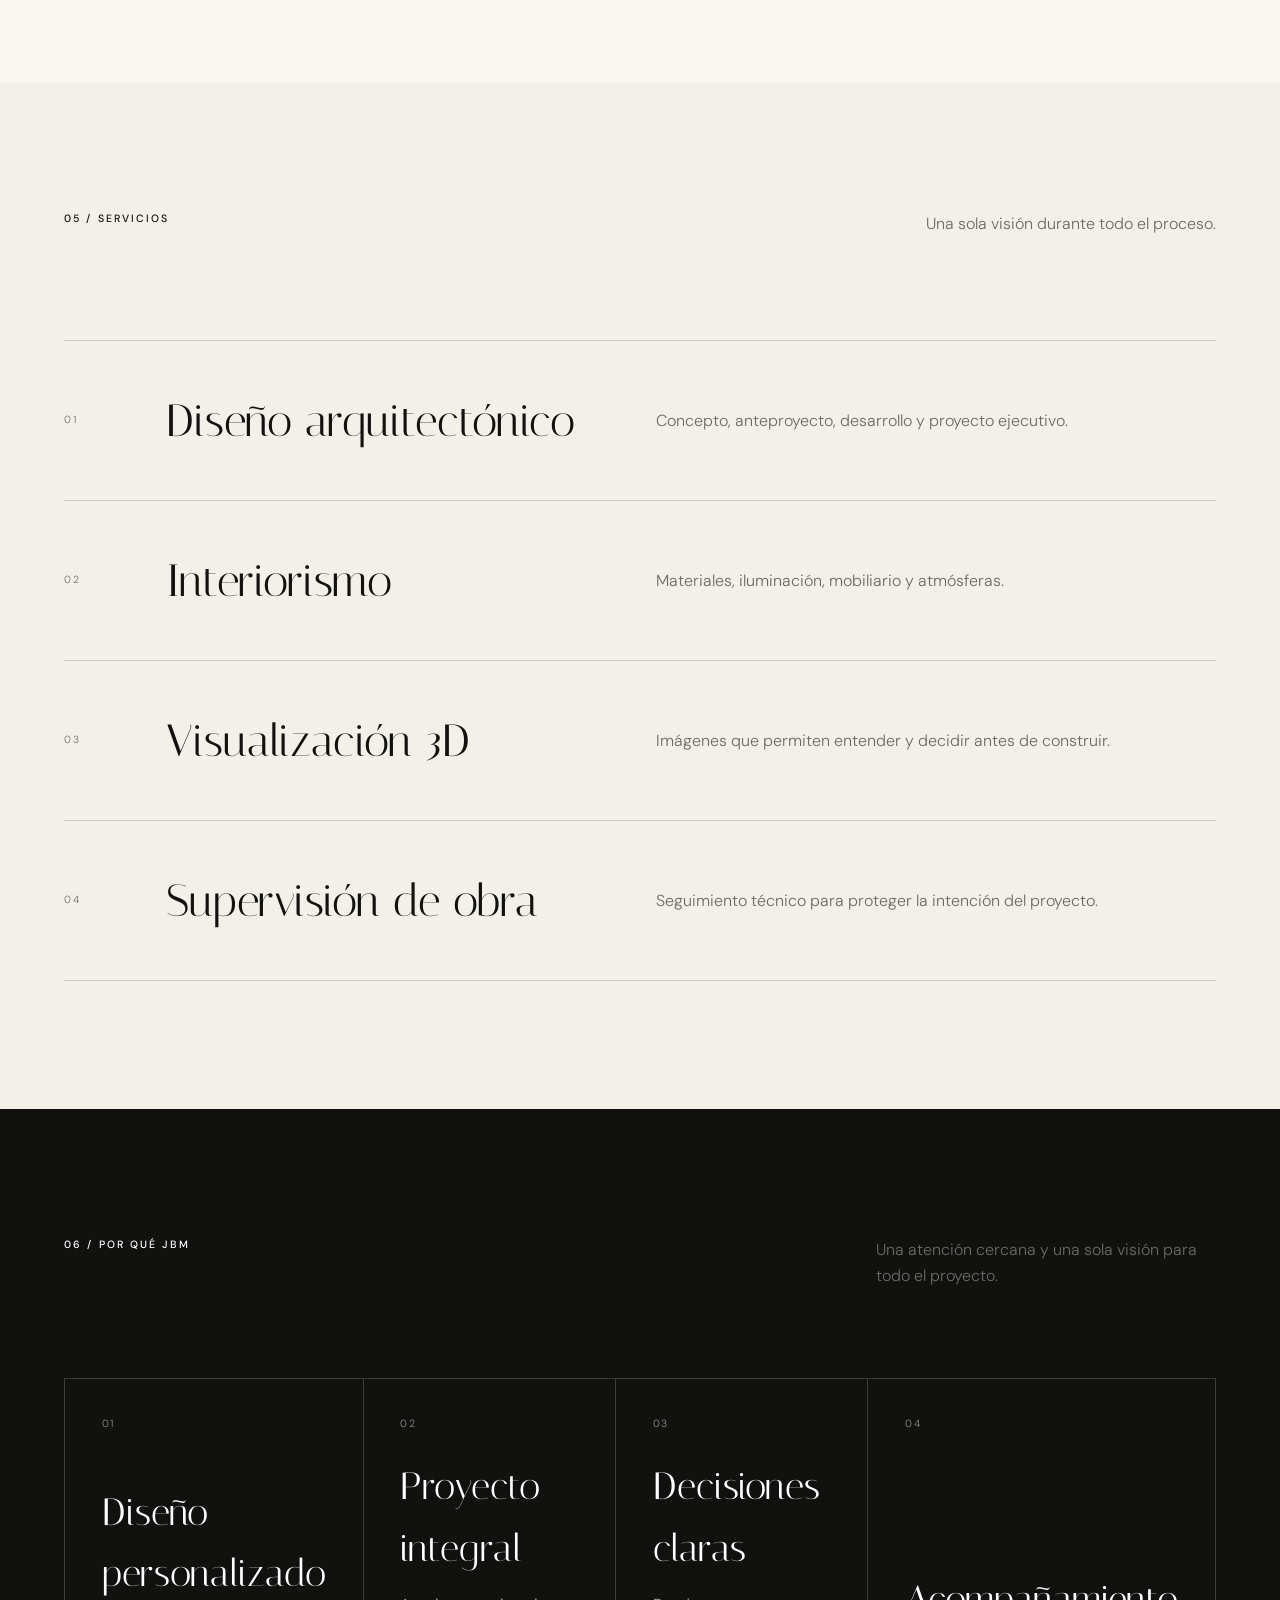
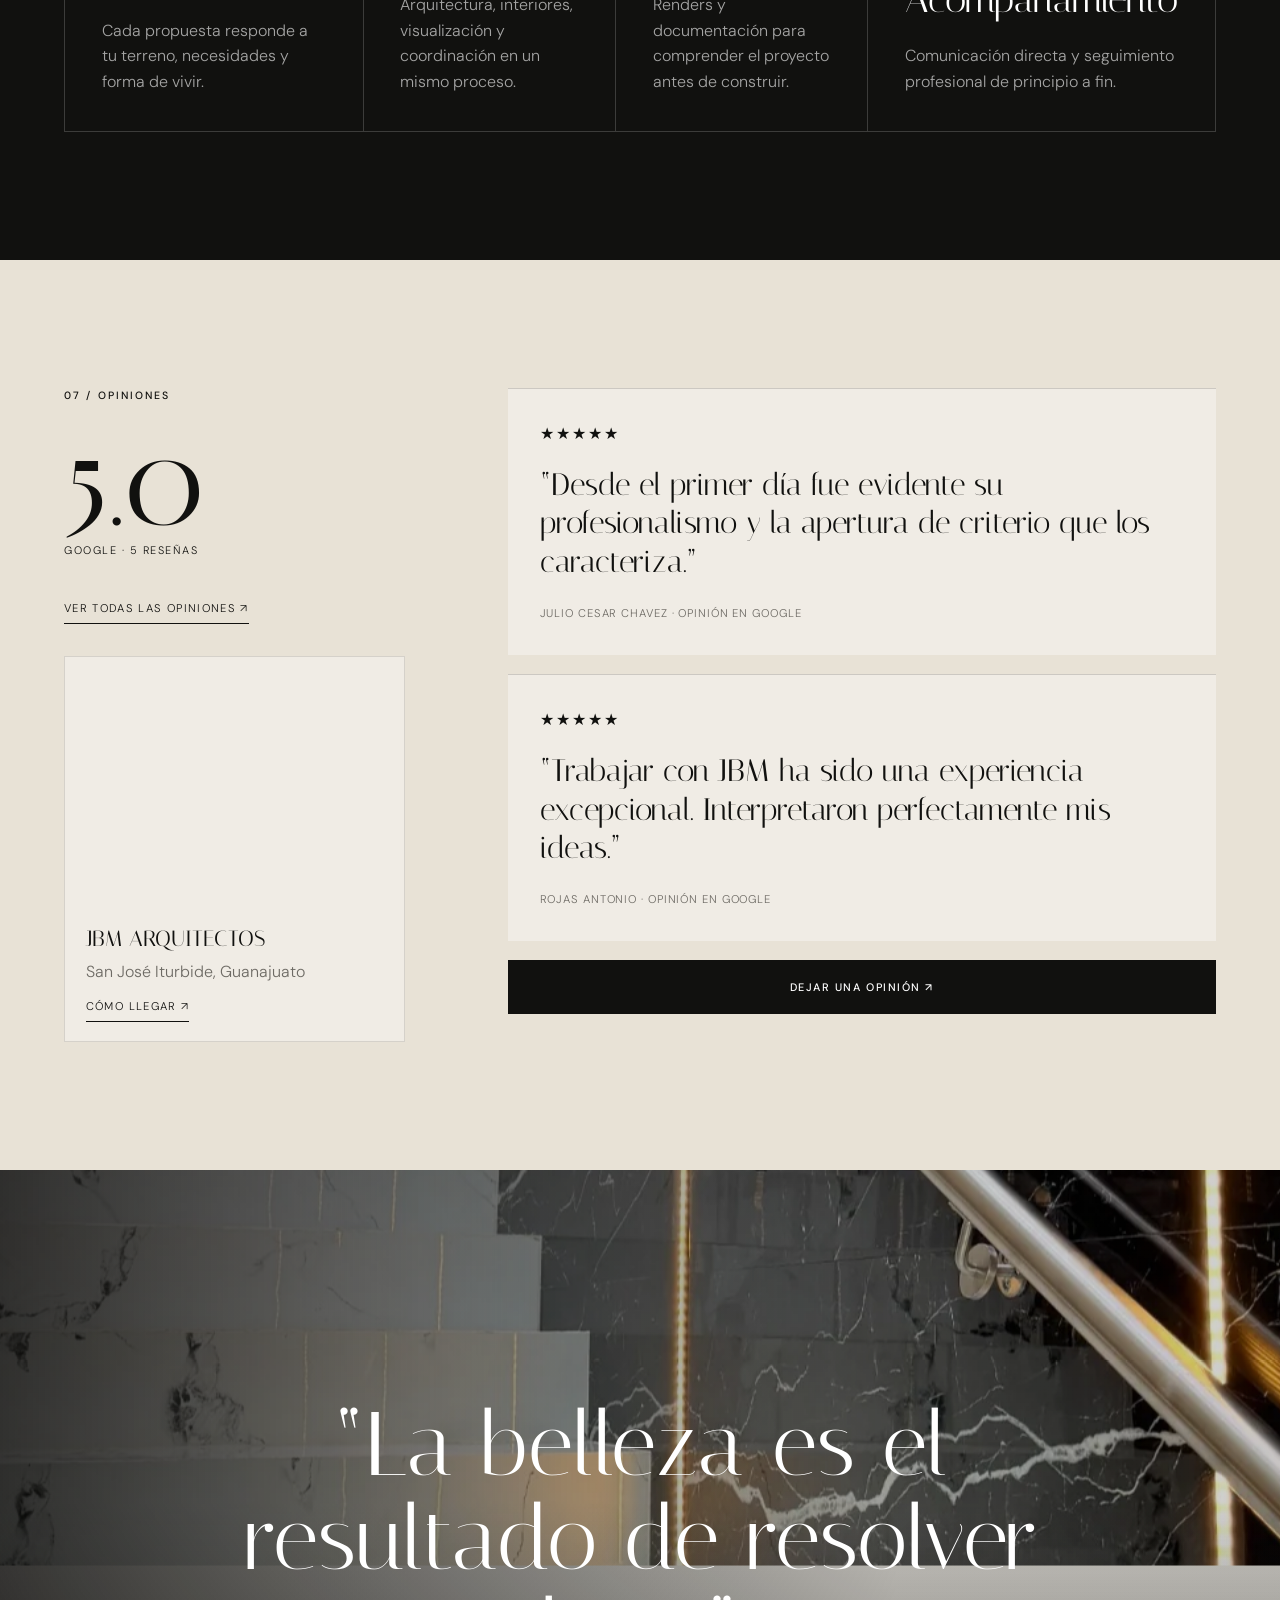
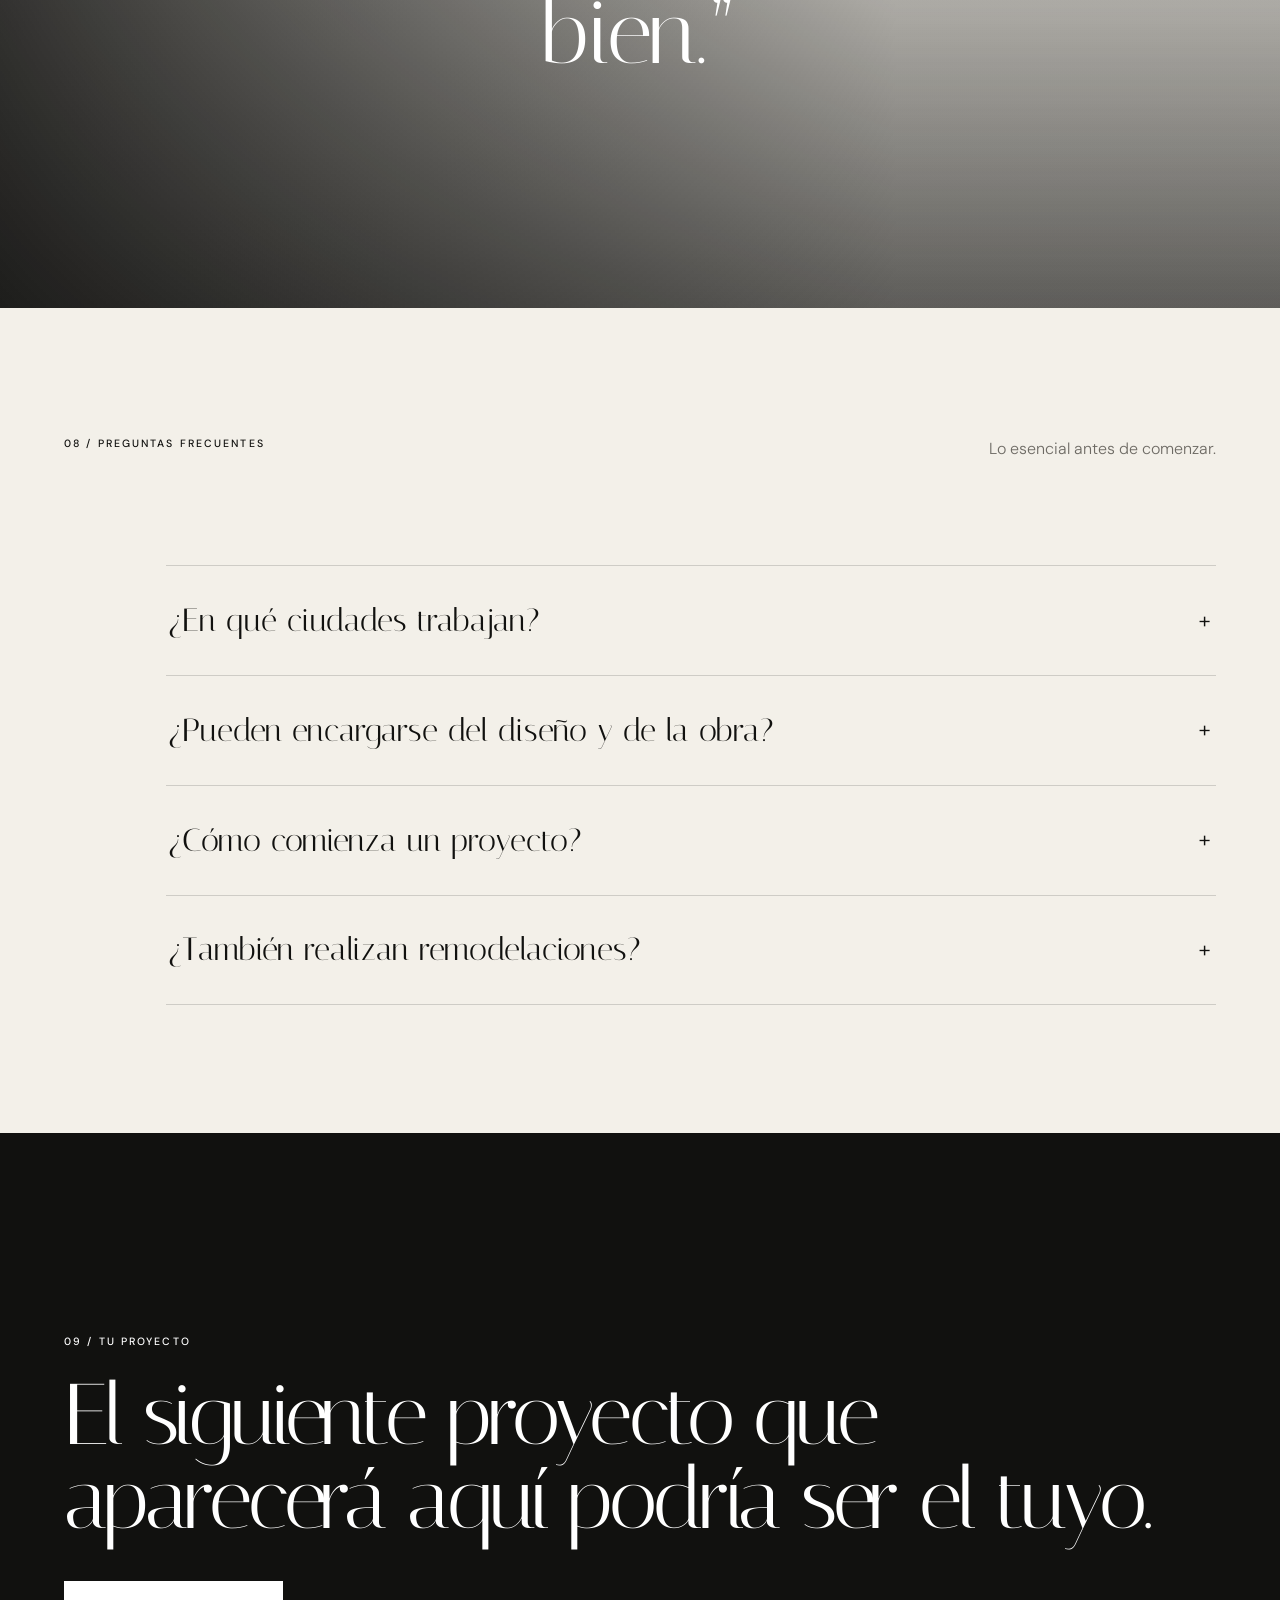
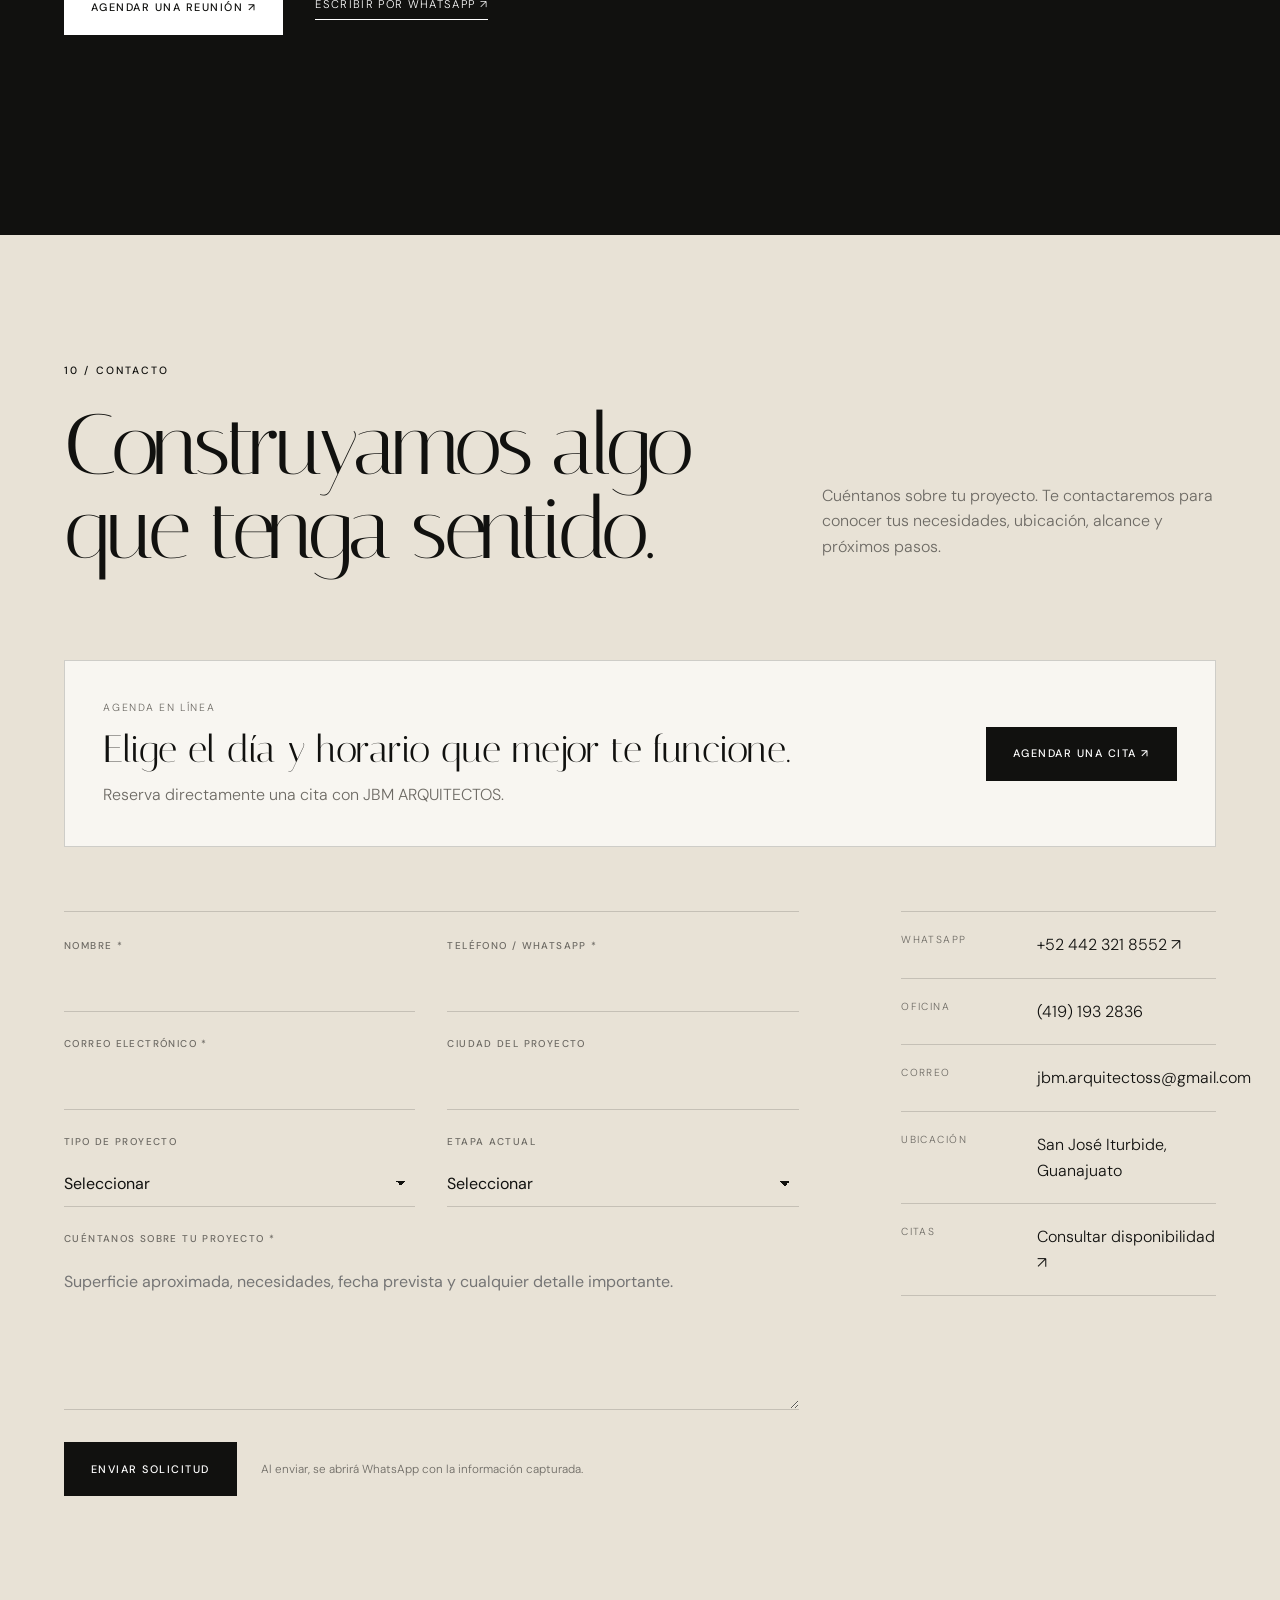
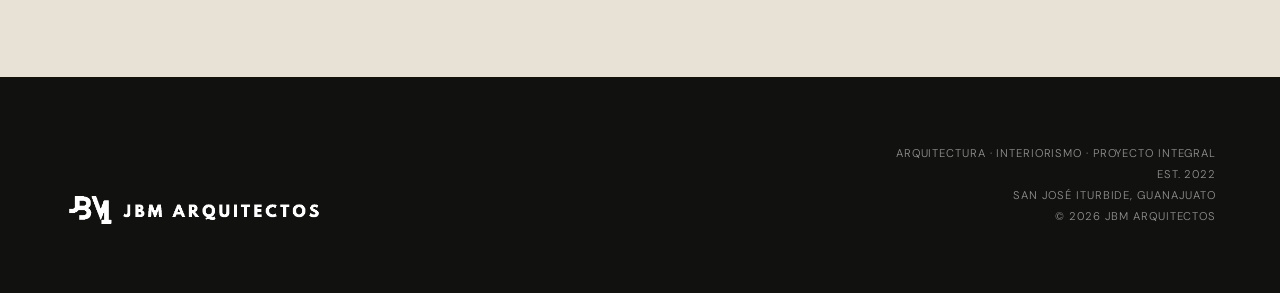
==== commit 3dfd2e2d: "Agregar EST. 2022 al footer" ====
--- a/index.html
+++ b/index.html
@@ -111,7 +111,7 @@
 <section class="cta-v4 section"><div><p class="index-label reveal">09 / Tu proyecto</p><h2 class="display reveal">El siguiente proyecto que aparecerá aquí podría ser el tuyo.</h2><div class="hero-actions reveal"><a class="btn btn-light" href="https://calendar.app.google/h7XwWw9xizAmMNz38" target="_blank" rel="noopener">Agendar una reunión ↗</a><a class="underlink" href="https://wa.me/524423218552?text=Hola%20JBM%20ARQUITECTOS,%20quiero%20platicar%20sobre%20mi%20proyecto." target="_blank" rel="noopener">Escribir por WhatsApp ↗</a></div></div></section>
 <section class="contact section" id="contacto"><p class="index-label reveal">10 / Contacto</p><div class="contact-heading"><h2 class="display reveal">Construyamos algo que tenga sentido.</h2><p class="reveal">Cuéntanos sobre tu proyecto. Te contactaremos para conocer tus necesidades, ubicación, alcance y próximos pasos.</p></div><div class="booking-card reveal"><div><span class="booking-eyebrow">Agenda en línea</span><h3>Elige el día y horario que mejor te funcione.</h3><p>Reserva directamente una cita con JBM ARQUITECTOS.</p></div><a class="btn btn-dark booking-button" href="https://calendar.app.google/h7XwWw9xizAmMNz38" rel="noopener" target="_blank">Agendar una cita ↗</a></div><div class="contact-layout"><form class="contact-form reveal" id="contact-form"><div class="form-grid"><label><span>Nombre *</span><input autocomplete="name" name="nombre" required type="text"/></label><label><span>Teléfono / WhatsApp *</span><input autocomplete="tel" name="telefono" required type="tel"/></label><label><span>Correo electrónico *</span><input autocomplete="email" name="correo" required type="email"/></label><label><span>Ciudad del proyecto</span><input autocomplete="address-level2" name="ciudad" type="text"/></label><label><span>Tipo de proyecto</span><select name="tipo"><option value="">Seleccionar</option><option>Casa habitación</option><option>Remodelación</option><option>Interiorismo</option><option>Proyecto comercial</option><option>Otro</option></select></label><label><span>Etapa actual</span><select name="etapa"><option value="">Seleccionar</option><option>Buscando terreno</option><option>Ya cuento con terreno</option><option>Tengo un anteproyecto</option><option>Proyecto en construcción</option><option>Solo interiorismo</option></select></label><label class="form-full"><span>Cuéntanos sobre tu proyecto *</span><textarea name="mensaje" placeholder="Superficie aproximada, necesidades, fecha prevista y cualquier detalle importante." required rows="6"></textarea></label></div><div class="form-actions"><button class="btn btn-dark" type="submit">Enviar solicitud</button><p class="form-note">Al enviar, se abrirá WhatsApp con la información capturada.</p></div><p aria-live="polite" class="form-status" id="form-status"></p></form><aside class="contact-details reveal"><div><span>WhatsApp</span><a href="https://wa.me/524423218552" rel="noopener" target="_blank">+52 442 321 8552 ↗</a></div><div><span>Oficina</span><a href="tel:+524191932836">(419) 193 2836</a></div><div><span>Correo</span><a href="mailto:jbm.arquitectoss@gmail.com">jbm.arquitectoss@gmail.com</a></div><div><span>Ubicación</span><p>San José Iturbide, Guanajuato</p></div><div><span>Citas</span><a href="https://calendar.app.google/h7XwWw9xizAmMNz38" rel="noopener" target="_blank">Consultar disponibilidad ↗</a></div></aside></div></section>
 </main>
-<footer><img alt="JBM ARQUITECTOS" src="assets/images/logo-horizontal.png"/><div><p>Arquitectura · Interiorismo · Proyecto integral</p><p>© <span data-year=""></span> JBM ARQUITECTOS</p></div></footer>
+<footer><img alt="JBM ARQUITECTOS" src="assets/images/logo-horizontal.png"/><div><p>Arquitectura · Interiorismo · Proyecto integral</p><p>EST. 2022</p><p>San José Iturbide, Guanajuato</p><p>© <span data-year=""></span> JBM ARQUITECTOS</p></div></footer>
 <div aria-hidden="true" aria-label="Galería" class="lightbox" role="dialog"><button aria-label="Cerrar galería" class="lightbox-close">×</button><button aria-label="Imagen anterior" class="lightbox-prev">←</button><figure><img alt="" src=""/><figcaption></figcaption></figure><button aria-label="Imagen siguiente" class="lightbox-next">→</button></div>
 <a aria-label="Escribir a JBM ARQUITECTOS por WhatsApp" class="whatsapp-float" href="https://wa.me/524423218552?text=Hola%20JBM%20ARQUITECTOS,%20quiero%20información%20para%20mi%20proyecto." rel="noopener" target="_blank"><svg aria-hidden="true" viewBox="0 0 32 32"><path d="M16.02 3.2c-7.06 0-12.8 5.5-12.8 12.27 0 2.42.74 4.78 2.13 6.77L3 29l7.05-2.24a13.18 13.18 0 0 0 5.96 1.42h.01c7.05 0 12.79-5.5 12.79-12.27S23.07 3.2 16.02 3.2Zm0 22.91h-.01a11.03 11.03 0 0 1-5.62-1.55l-.4-.23-4.18 1.33 1.36-3.94-.26-.4a10.05 10.05 0 0 1-1.62-5.45c0-5.63 4.81-10.21 10.73-10.21 5.91 0 10.72 4.58 10.72 10.21 0 5.64-4.81 10.24-10.72 10.24Z"></path></svg></a>
 <script src="assets/js/site.js"></script>
